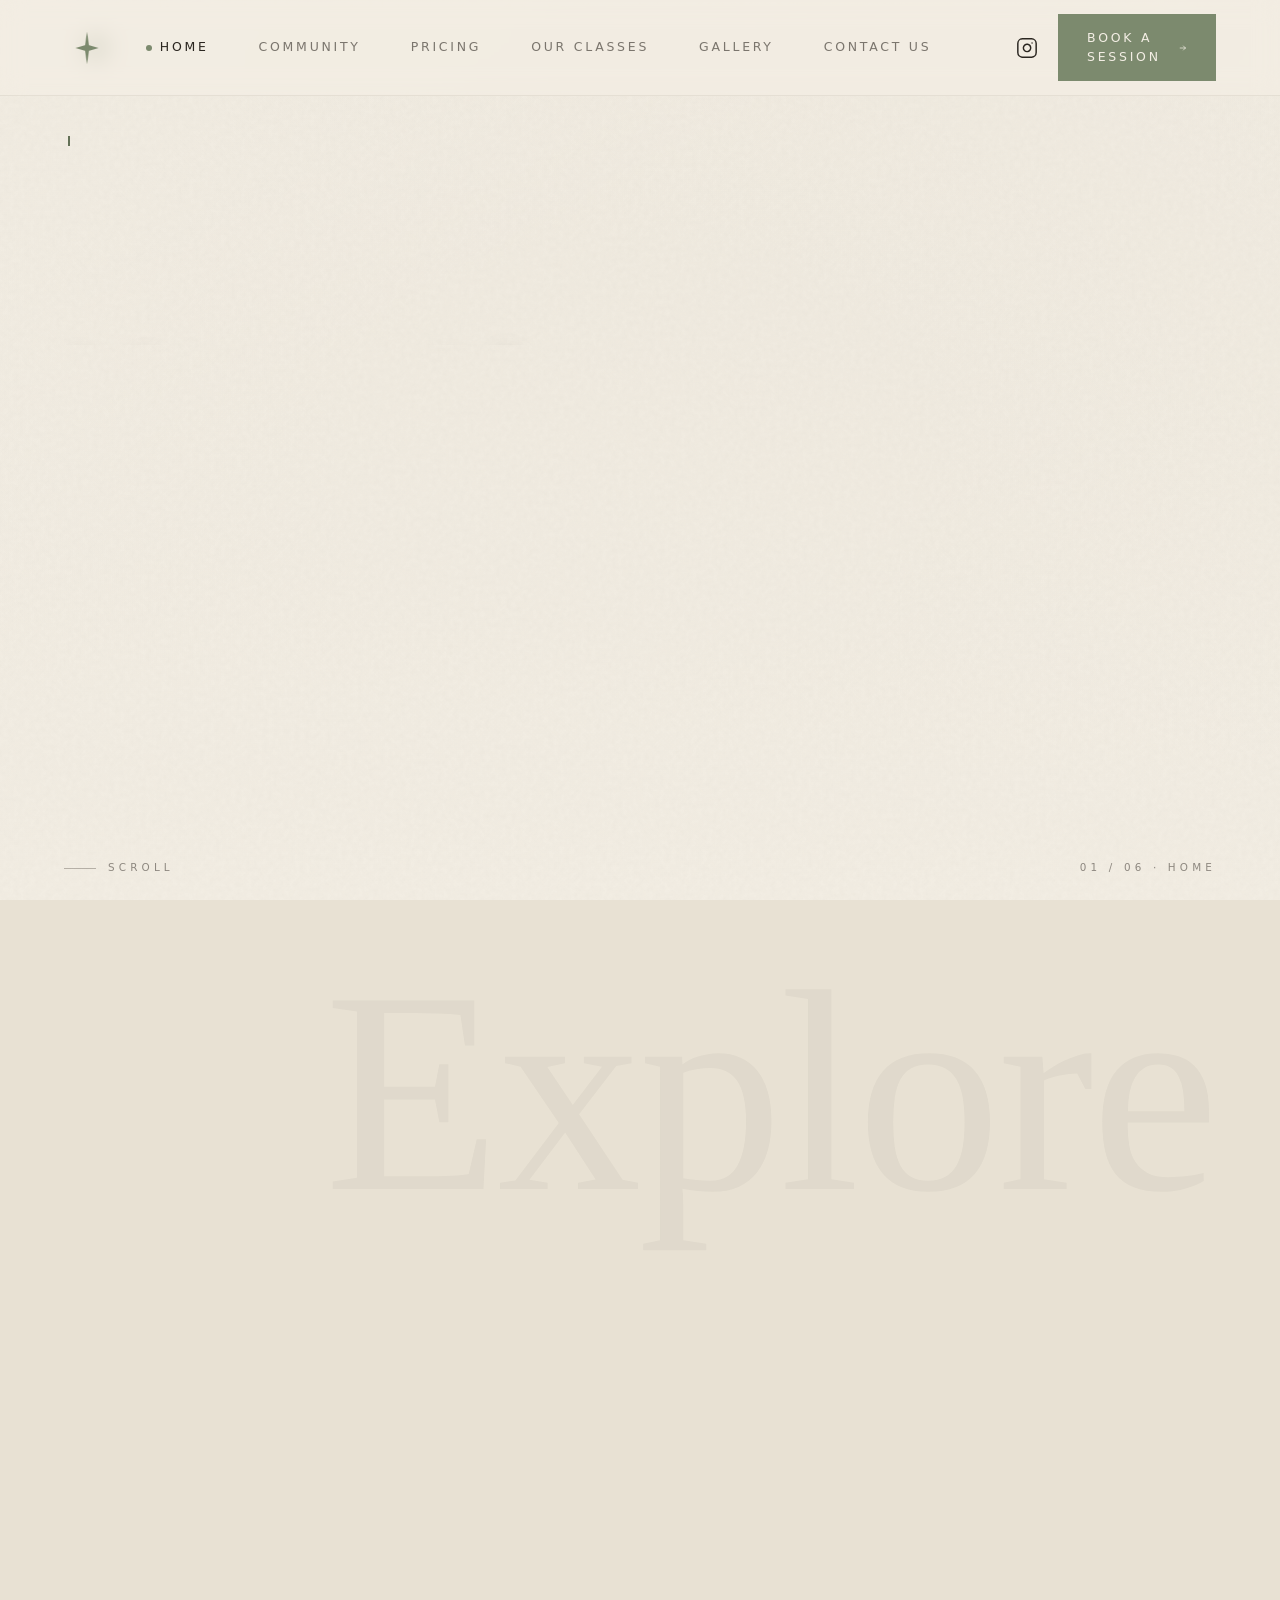
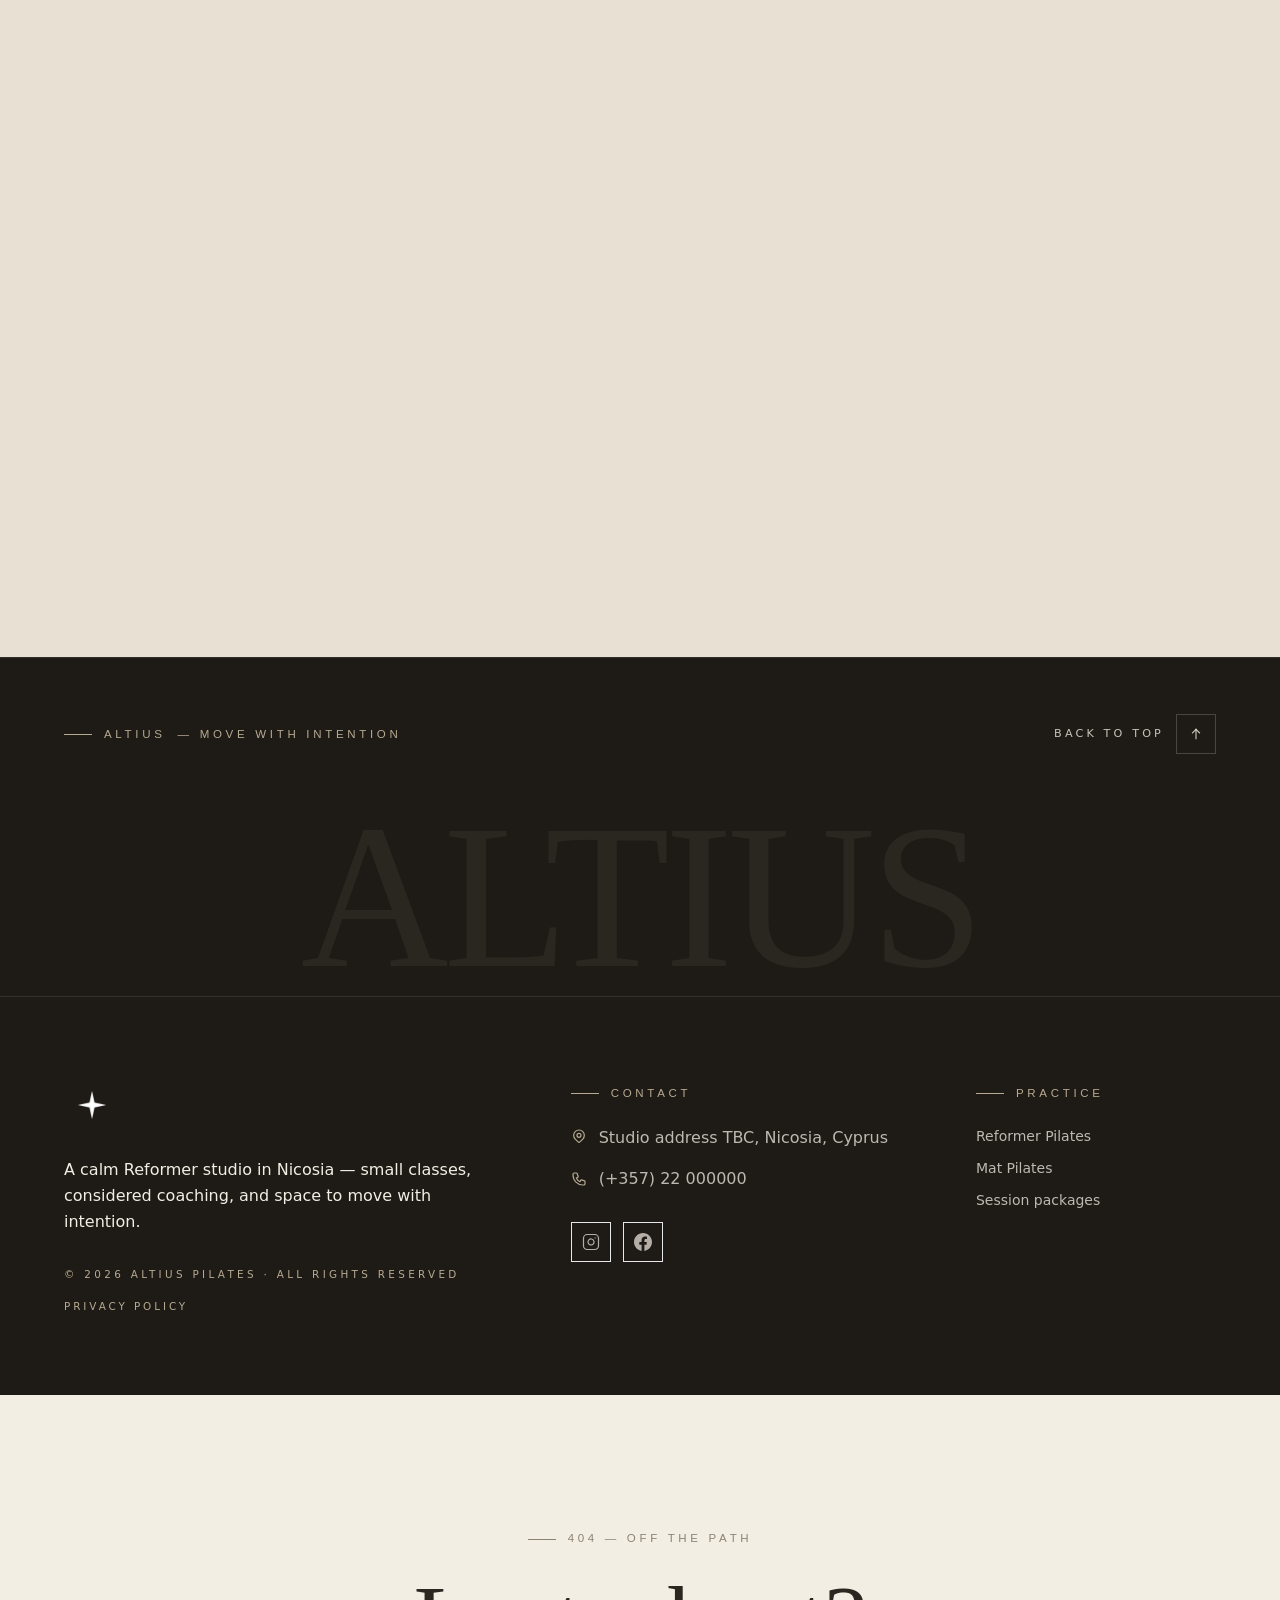
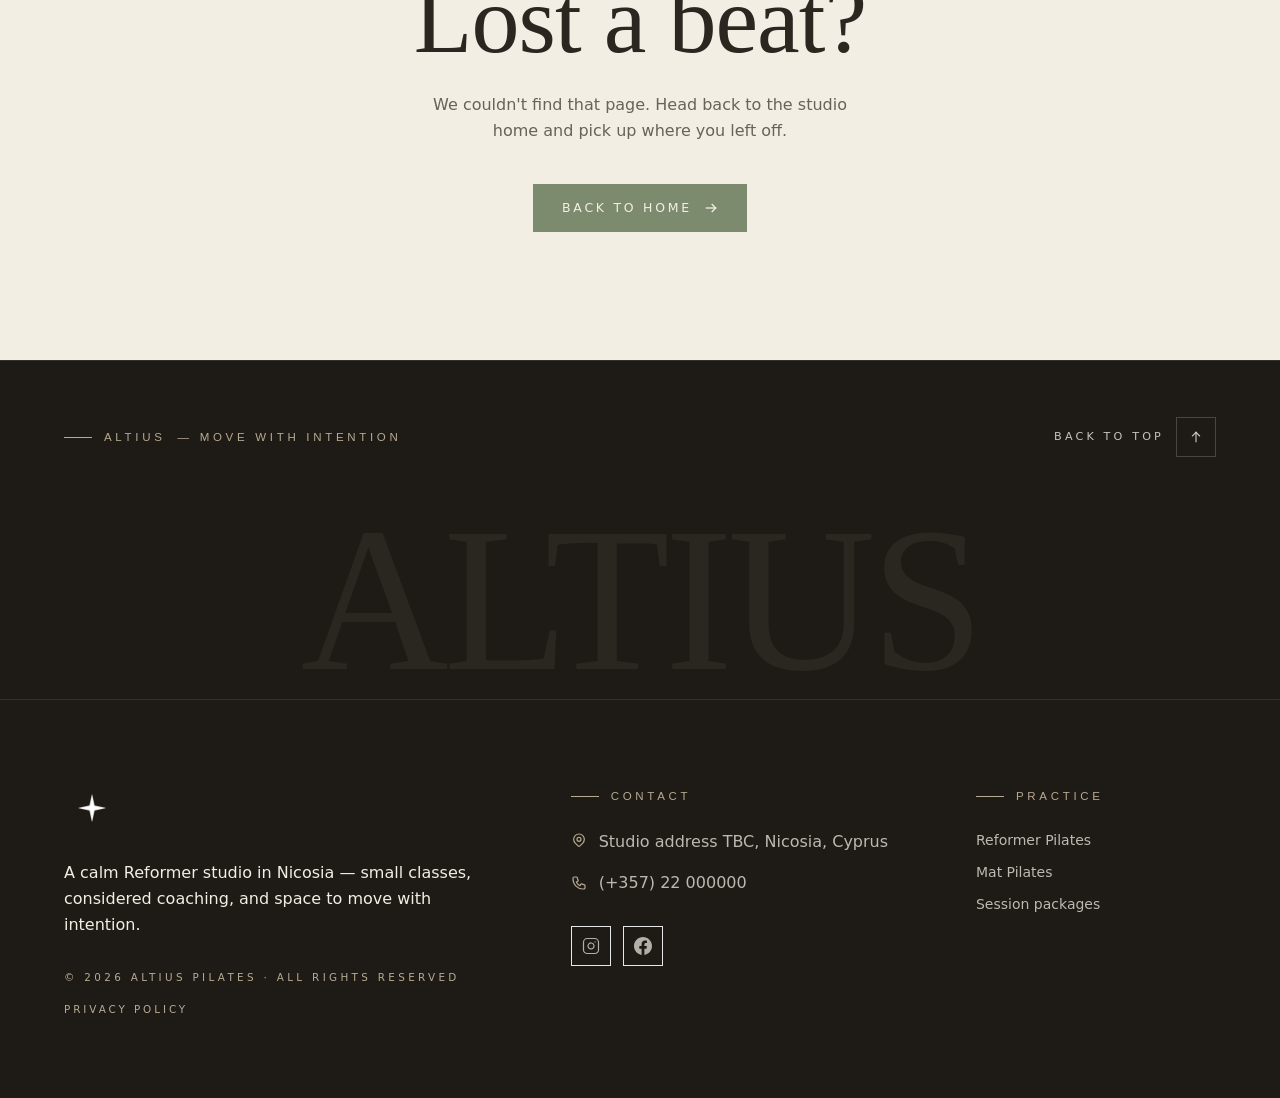
==== index.html @ 701f4c94 "Deploy built site on Thu Aug 13 08:18:21 UTC 2026" ====
<!DOCTYPE html><html lang="en"><head><title data-rh="true">Pilates Reformer Studio in Nicosia | Altius Pilates</title><meta data-rh="true" name="description" content="Calm, considered Reformer Pilates in Nicosia, Cyprus. Small-group and private sessions for every level. Move with intention at Altius Pilates Reformer Studio."><meta data-rh="true" name="robots" content="index, follow, max-image-preview:large, max-snippet:-1"><meta data-rh="true" property="og:url" content="https://altiuspilatesstudio.com/"><meta data-rh="true" property="og:title" content="Altius Pilates Reformer Studio | Nicosia, Cyprus"><meta data-rh="true" property="og:description" content="Reformer Pilates in Nicosia, Cyprus. Small classes, private sessions, and a calm studio built to help you move with intention."><meta data-rh="true" name="twitter:url" content="https://altiuspilatesstudio.com/"><meta data-rh="true" name="twitter:title" content="Altius Pilates Reformer Studio | Nicosia, Cyprus"><meta data-rh="true" name="twitter:description" content="Reformer Pilates in Nicosia, Cyprus. Small classes, private sessions, and a calm studio built to help you move with intention."><link data-rh="true" rel="canonical" href="https://altiuspilatesstudio.com/"><script data-rh="true" type="application/ld+json">{"@context":"https://schema.org","@type":"ExerciseGym","@id":"https://altiuspilatesstudio.com/#studio","name":"Altius Pilates Reformer Studio","alternateName":"Altius Pilates","description":"Altius Pilates is a Reformer Pilates studio in Nicosia, Cyprus offering small-group classes, private sessions and beginner-friendly training.","url":"https://altiuspilatesstudio.com","telephone":"+35722000000","email":"info@altiuspilatesstudio.com","priceRange":"€€","image":["https://altiuspilatesstudio.com/Logo.png","https://altiuspilatesstudio.com/og-image.jpg"],"address":{"@type":"PostalAddress","streetAddress":"Studio address TBC","addressLocality":"Nicosia","addressRegion":"Nicosia District","postalCode":"1061","addressCountry":"CY"},"geo":{"@type":"GeoCoordinates","latitude":"35.1856","longitude":"33.3823"},"hasMap":"https://maps.google.com/?q=Nicosia+Cyprus","openingHoursSpecification":[{"@type":"OpeningHoursSpecification","dayOfWeek":["Monday","Tuesday","Wednesday","Thursday","Friday"],"opens":"08:00","closes":"20:00"},{"@type":"OpeningHoursSpecification","dayOfWeek":["Saturday"],"opens":"09:00","closes":"14:00"}],"sameAs":["https://www.instagram.com/altiuspilatesstudio/","https://www.facebook.com/altiuspilatesstudio/"],"amenityFeature":[{"@type":"LocationFeatureSpecification","name":"Reformer Pilates","value":true},{"@type":"LocationFeatureSpecification","name":"Mat Pilates","value":true},{"@type":"LocationFeatureSpecification","name":"Private Sessions","value":true},{"@type":"LocationFeatureSpecification","name":"Beginner Friendly","value":true}],"areaServed":{"@type":"City","name":"Nicosia","sameAs":"https://en.wikipedia.org/wiki/Nicosia"}}</script><script data-rh="true" type="application/ld+json">{"@context":"https://schema.org","@type":"Organization","name":"Altius Pilates","url":"https://altiuspilatesstudio.com","logo":"https://altiuspilatesstudio.com/Logo.png","sameAs":["https://www.instagram.com/altiuspilatesstudio/","https://www.facebook.com/altiuspilatesstudio/"],"contactPoint":{"@type":"ContactPoint","telephone":"+35722000000","contactType":"customer service","areaServed":"CY","availableLanguage":["English","Greek"]}}</script><script data-rh="true" type="application/ld+json">{"@context":"https://schema.org","@type":"WebSite","name":"Altius Pilates Reformer Studio","url":"https://altiuspilatesstudio.com","publisher":{"@id":"https://altiuspilatesstudio.com/#studio"}}</script><script data-rh="true" type="application/ld+json">{"@context":"https://schema.org","@type":"ItemList","itemListElement":[{"@type":"SiteNavigationElement","position":1,"name":"Pricing","description":"Reformer Pilates session packages from a single class to 16-session packs","url":"https://altiuspilatesstudio.com/pricing/"},{"@type":"SiteNavigationElement","position":2,"name":"Classes","description":"Reformer, mat, private and beginner Pilates classes","url":"https://altiuspilatesstudio.com/classes/"},{"@type":"SiteNavigationElement","position":3,"name":"Gallery","description":"A look inside the Altius Pilates reformer studio","url":"https://altiuspilatesstudio.com/gallery/"},{"@type":"SiteNavigationElement","position":4,"name":"Community","description":"Studio life and daily movement from the Altius circle","url":"https://altiuspilatesstudio.com/community/"},{"@type":"SiteNavigationElement","position":5,"name":"Contact","description":"Visit Altius Pilates at Studio address TBC, Nicosia, Cyprus","url":"https://altiuspilatesstudio.com/contact/"}]}</script>
    <meta charset="UTF-8">
    <meta name="viewport" content="width=device-width, initial-scale=1.0, viewport-fit=cover">

    <!-- Favicons / icons -->
    <link rel="icon" type="image/png" sizes="32x32" href="/favicon-32.png">
    <link rel="icon" type="image/png" sizes="16x16" href="/favicon-16.png">
    <link rel="apple-touch-icon" sizes="180x180" href="/apple-touch-icon.png">
    <link rel="manifest" href="/site.webmanifest">

    <!-- Site-wide, immutable meta. Per-page <title>, description,
         canonical, robots, OG url/title/description and Twitter
         url/title/description are owned by React (DefaultMeta +
         per-page <Head>) so each pre-rendered route gets the right
         values. -->
    <meta name="author" content="Altius Pilates Reformer Studio">
    <meta name="language" content="English">

    <!-- Geographic Meta Tags for Local SEO -->
    <meta name="geo.region" content="CY-01">
    <meta name="geo.placename" content="Nicosia">
    <meta name="geo.position" content="35.1856;33.3823">
    <meta name="ICBM" content="35.1856, 33.3823">

    <!-- Open Graph / Facebook — site-wide tags only.
         og:image / twitter:image URLs must match SITE_ORIGIN in src/shared/siteOrigin.ts -->
    <meta property="og:type" content="website">
    <meta property="og:image" content="https://altiuspilatesstudio.com/og-image.jpg">
    <meta property="og:image:type" content="image/jpeg">
    <meta property="og:image:width" content="1200">
    <meta property="og:image:height" content="630">
    <meta property="og:image:alt" content="Altius Pilates Reformer Studio in Nicosia, Cyprus">
    <meta property="og:locale" content="en_US">
    <meta property="og:site_name" content="Altius Pilates Nicosia">

    <!-- Twitter Card — site-wide tags only. -->
    <meta name="twitter:card" content="summary_large_image">
    <meta name="twitter:image" content="https://altiuspilatesstudio.com/og-image.jpg">
    <meta name="twitter:image:alt" content="Altius Pilates Reformer Studio in Nicosia, Cyprus">

    <!-- PWA / mobile theme -->
    <meta name="theme-color" content="#F3EEE4">
    <meta name="color-scheme" content="light">
    <meta name="apple-mobile-web-app-capable" content="yes">
    <meta name="mobile-web-app-capable" content="yes">
    <meta name="apple-mobile-web-app-status-bar-style" content="default">
    <meta name="apple-mobile-web-app-title" content="Altius Pilates">
    <meta name="format-detection" content="telephone=yes">

    <!-- Critical inline CSS: prevents white flash before bundle loads and reserves layout -->
    <style>
      html,
      body {
        margin: 0;
        padding: 0;
        background-color: #F3EEE4;
        color: #2B2620;
        min-height: 100%;
        font-family: "Montserrat", system-ui, -apple-system, "Segoe UI", Roboto, sans-serif;
      }
      #root {
        min-height: 100vh;
      }
    </style>
    <script type="module" crossorigin="" src="/assets/app-d149e1eb.js"></script>
    <link rel="modulepreload" crossorigin="" href="/assets/vendor-5b052182.js">
    <link rel="modulepreload" crossorigin="" href="/assets/react-68c4532c.js">
    <link rel="modulepreload" crossorigin="" href="/assets/ui-62d89ad9.js">
    <link rel="stylesheet" href="/assets/index-f68e1a5a.css">
  <link rel="preload" as="image" href="/assets/Logo-b134675a.png" crossorigin=""><link rel="preload" as="font" type="font/woff2" href="/assets/montserrat-latin-300-normal-a04fdaae.woff2" crossorigin=""><link rel="preload" as="font" type="font/woff2" href="/assets/montserrat-latin-300-normal-30a9d5f5.woff" crossorigin=""><link rel="preload" as="font" type="font/woff2" href="/assets/montserrat-latin-400-normal-e66bcd27.woff2" crossorigin=""><link rel="preload" as="font" type="font/woff2" href="/assets/montserrat-latin-400-normal-6a7d6a30.woff" crossorigin=""><link rel="preload" as="font" type="font/woff2" href="/assets/montserrat-latin-500-normal-2b53300f.woff2" crossorigin=""><link rel="preload" as="font" type="font/woff2" href="/assets/montserrat-latin-500-normal-7ad98b2c.woff" crossorigin=""><link rel="preload" as="font" type="font/woff2" href="/assets/montserrat-latin-600-normal-d857325c.woff2" crossorigin=""><link rel="preload" as="font" type="font/woff2" href="/assets/montserrat-latin-600-normal-97ec5882.woff" crossorigin=""><link rel="preload" as="font" type="font/woff2" href="/assets/fraunces-latin-400-normal-e558f394.woff2" crossorigin=""><link rel="preload" as="font" type="font/woff2" href="/assets/fraunces-latin-400-normal-69544243.woff" crossorigin=""><link rel="preload" as="font" type="font/woff2" href="/assets/fraunces-latin-500-normal-7975c1ef.woff2" crossorigin=""><link rel="preload" as="font" type="font/woff2" href="/assets/fraunces-latin-500-normal-3f090b71.woff" crossorigin=""><link rel="preload" as="font" type="font/woff2" href="/assets/fraunces-latin-600-normal-3a1de771.woff2" crossorigin=""><link rel="preload" as="font" type="font/woff2" href="/assets/fraunces-latin-600-normal-d78e988f.woff" crossorigin=""><link rel="modulepreload" crossorigin="" href="/assets/HomePage-b7326502.js"><link rel="preload" as="image" href="/assets/BackgroundImage-3d46305a.webp" fetchpriority="high"></head>
  <body>
    <div id="root" data-server-rendered="true"><a href="#main" class="skip-link">Skip to content</a><div class="app"><nav><div class="bg-canvas/50 backdrop-blur-md border-b border-ink/5 h-20 md:h-24 fixed top-0 z-30 flex items-center w-full transition-all duration-500 ease-out"><div class="mx-auto w-[92%] md:w-[90%] flex items-center justify-between gap-8"><a class="flex items-center group focus-ring py-1" aria-label="Altius Pilates home" href="/"><img src="/assets/Logo-b134675a.png" alt="Altius Pilates" width="120" height="120" decoding="async" class="h-12 md:h-16 w-auto transition-all duration-500"></a><button type="button" aria-label="Open navigation menu" aria-expanded="false" aria-controls="mobile-nav-drawer" class="inline-flex items-center justify-center w-12 h-12 border border-ink/15 text-ink hover:bg-ink hover:text-canvas active:bg-espresso active:text-canvas transition-colors duration-300"><svg xmlns="http://www.w3.org/2000/svg" viewBox="0 0 24 24" fill="currentColor" aria-hidden="true" class="h-5 w-5"><path fill-rule="evenodd" d="M3 6.75A.75.75 0 013.75 6h16.5a.75.75 0 010 1.5H3.75A.75.75 0 013 6.75zM3 12a.75.75 0 01.75-.75h16.5a.75.75 0 010 1.5H3.75A.75.75 0 013 12zm0 5.25a.75.75 0 01.75-.75h16.5a.75.75 0 010 1.5H3.75a.75.75 0 01-.75-.75z" clip-rule="evenodd"></path></svg></button></div></div><div class="fixed inset-0 z-40 bg-espresso/55 backdrop-blur-md transition-opacity duration-300 opacity-0 pointer-events-none" aria-hidden="true"></div><div id="mobile-nav-drawer" class="fixed right-0 top-0 z-50 h-[100dvh] w-[360px] max-w-[88vw] bg-canvas border-l border-ink/10
          flex flex-col transition-transform duration-500 ease-out
          translate-x-full" role="dialog" aria-modal="true" aria-label="Mobile navigation" aria-hidden="true"><div class="flex items-center justify-between px-6 sm:px-7 py-5 border-b border-ink/10"><span class="eyebrow text-stone">Menu</span><button type="button" aria-label="Close navigation menu" class="inline-flex items-center justify-center w-11 h-11 border border-ink/15 text-ink hover:bg-ink hover:text-canvas active:bg-espresso active:text-canvas transition-colors duration-300"><svg xmlns="http://www.w3.org/2000/svg" viewBox="0 0 24 24" fill="currentColor" aria-hidden="true" class="h-5 w-5"><path fill-rule="evenodd" d="M5.47 5.47a.75.75 0 011.06 0L12 10.94l5.47-5.47a.75.75 0 111.06 1.06L13.06 12l5.47 5.47a.75.75 0 11-1.06 1.06L12 13.06l-5.47 5.47a.75.75 0 01-1.06-1.06L10.94 12 5.47 6.53a.75.75 0 010-1.06z" clip-rule="evenodd"></path></svg></button></div><nav class="flex flex-col px-6 sm:px-7 py-6 gap-1 overflow-y-auto" aria-label="Primary navigation"><a aria-current="page" class="group flex items-center gap-4 py-3.5 border-b border-ink/5 transition-colors duration-300 min-h-[48px] text-ink" href="/"><span class="text-xs font-mono text-stone tabular-nums w-6" aria-hidden="true">01</span><span class="display text-3xl">Home</span><span class="ml-auto h-1.5 w-1.5 rounded-full bg-sage-500" aria-hidden="true"></span></a><a class="group flex items-center gap-4 py-3.5 border-b border-ink/5 transition-colors duration-300 min-h-[48px] text-ink/70 hover:text-ink active:text-ink" href="/community/"><span class="text-xs font-mono text-stone tabular-nums w-6" aria-hidden="true">02</span><span class="display text-3xl">Community</span></a><a class="group flex items-center gap-4 py-3.5 border-b border-ink/5 transition-colors duration-300 min-h-[48px] text-ink/70 hover:text-ink active:text-ink" href="/pricing/"><span class="text-xs font-mono text-stone tabular-nums w-6" aria-hidden="true">03</span><span class="display text-3xl">Pricing</span></a><a class="group flex items-center gap-4 py-3.5 border-b border-ink/5 transition-colors duration-300 min-h-[48px] text-ink/70 hover:text-ink active:text-ink" href="/classes/"><span class="text-xs font-mono text-stone tabular-nums w-6" aria-hidden="true">04</span><span class="display text-3xl">Our Classes</span></a><a class="group flex items-center gap-4 py-3.5 border-b border-ink/5 transition-colors duration-300 min-h-[48px] text-ink/70 hover:text-ink active:text-ink" href="/gallery/"><span class="text-xs font-mono text-stone tabular-nums w-6" aria-hidden="true">05</span><span class="display text-3xl">Gallery</span></a><a class="group flex items-center gap-4 py-3.5 border-b border-ink/5 transition-colors duration-300 min-h-[48px] text-ink/70 hover:text-ink active:text-ink" href="/contact/"><span class="text-xs font-mono text-stone tabular-nums w-6" aria-hidden="true">06</span><span class="display text-3xl">Contact Us</span></a></nav><div class="mt-auto px-6 sm:px-7 pb-8 pt-5 border-t border-ink/10 space-y-5"><a class="group inline-flex items-center justify-center gap-3 px-7 py-3.5 font-medium uppercase text-[0.78rem] tracking-[0.22em] transition-all duration-300 focus-ring bg-sage-500 text-canvas border border-sage-500 hover:bg-sage-700 hover:border-sage-700" href="/pricing/"><span>Book a session</span><svg width="14" height="14" viewBox="0 0 24 24" fill="none" stroke="currentColor" stroke-width="2.2" stroke-linecap="square" stroke-linejoin="miter" aria-hidden="true" class="transition-transform duration-300 group-hover:translate-x-1"><line x1="4" y1="12" x2="20" y2="12"></line><polyline points="14 6 20 12 14 18"></polyline></svg></a><a href="https://www.instagram.com/altiuspilatesstudio/" target="_blank" rel="noopener noreferrer" class="flex items-center justify-between min-h-[44px] py-2 text-ink/70 hover:text-ink active:text-ink transition-colors duration-300" aria-label="Visit our Instagram page (opens in a new tab)"><span class="text-xs uppercase tracking-[0.32em]">@altiuspilatesstudio</span><svg xmlns="http://www.w3.org/2000/svg" width="20" height="20" viewBox="0 0 24 24" fill="none" stroke="currentColor" stroke-width="1.6" stroke-linecap="round" stroke-linejoin="round" aria-hidden="true"><rect x="2" y="2" width="20" height="20" rx="5"></rect><path d="M16 11.37A4 4 0 1 1 12.63 8 4 4 0 0 1 16 11.37z"></path><line x1="17.5" y1="6.5" x2="17.51" y2="6.5"></line></svg></a></div></div></nav><main id="main"><section id="home" class="relative w-full bg-canvas text-ink overflow-hidden min-h-screen" style="min-height:100dvh" aria-label="Welcome to Altius Pilates Reformer Studio"><img src="/assets/BackgroundImage-3d46305a.webp" alt="" aria-hidden="true" width="1920" height="1080" decoding="async" class="absolute inset-0 w-full h-full object-cover" fetchpriority="high"><div class="absolute inset-0 bg-gradient-to-b from-canvas/80 via-canvas/45 to-canvas pointer-events-none"></div><div class="absolute inset-0 bg-[radial-gradient(ellipse_at_center,_transparent_30%,_rgba(243,238,228,0.55)_100%)] pointer-events-none"></div><div class="absolute inset-0 pointer-events-none opacity-[0.07] mix-blend-multiply" style="background-image:url(&quot;data:image/svg+xml;utf8,<svg viewBox='0 0 200 200' xmlns='http://www.w3.org/2000/svg'><filter id='n'><feTurbulence type='fractalNoise' baseFrequency='0.85' numOctaves='2' stitchTiles='stitch'/><feColorMatrix values='0 0 0 0 0.17  0 0 0 0 0.15  0 0 0 0 0.13  0 0 0 0.5 0'/></filter><rect width='100%' height='100%' filter='url(%23n)'/></svg>&quot;)"></div><div class="relative z-10 mx-auto w-[92%] md:w-[90%] flex flex-col min-h-screen" style="min-height:100dvh"><div aria-hidden="true" class="hidden lg:flex absolute right-0 top-1/2 -translate-y-1/2 flex-col items-center gap-5 pointer-events-none select-none" style="opacity:0"><span class="h-14 w-px bg-ink/25"></span><span class="text-[0.6rem] tracking-[0.45em] uppercase text-ink/50 font-medium" style="writing-mode:vertical-rl">Nicosia · Cyprus · Reformer Studio</span><span class="h-14 w-px bg-ink/25"></span></div><header class="flex-1 flex flex-col justify-between pt-24 xs:pt-28 sm:pt-32 pb-10 md:pb-12 max-w-[1200px]"><div class="min-h-[1.25em]"><span class="text-[0.6rem] xs:text-[0.65rem] sm:text-[0.7rem] tracking-[0.3em] sm:tracking-[0.4em] uppercase text-sage-600"><span class="sr-only">Reformer Studio · Nicosia · Cyprus</span><span aria-hidden="true"></span><span aria-hidden="true" class="inline-block w-[2px] h-[0.85em] bg-current ml-1 align-[-0.05em] transition-opacity duration-700 animate-blink"></span></span></div><div class="py-6 sm:py-8 md:py-10"><h1 class="display text-shadow-deep leading-[0.92] tracking-[-0.01em]"><span class="block overflow-hidden pb-1.5 sm:pb-2 md:pb-3"><span class="block text-ink text-[clamp(2.6rem,10vw,7rem)]" style="transform:translateY(110%) translateZ(0)">Move with</span></span><span class="block overflow-hidden pb-1.5 sm:pb-2 md:pb-3"><span class="block text-sage-500 text-[clamp(3.4rem,14vw,9.5rem)]" style="transform:translateY(110%) translateZ(0)">Intention</span></span></h1></div><div><div class="grid grid-cols-3 gap-x-4 xs:gap-x-6 sm:gap-x-10 md:gap-x-14 lg:gap-x-16 max-w-[44rem]" style="opacity:0;transform:translateY(20px) translateZ(0)"><div class="group relative flex flex-col items-start w-full" style="opacity:0;transform:translateY(24px) translateZ(0)"><span class="text-[0.6rem] sm:text-[0.65rem] font-mono tracking-[0.3em] text-stone mb-2 sm:mb-3" aria-hidden="true">01</span><div class="flex items-baseline leading-none whitespace-nowrap"><span class="display text-sage-500 text-lg xs:text-xl sm:text-2xl md:text-3xl lg:text-4xl mr-0.5" aria-hidden="true">€</span><span class="display text-ink text-[1.95rem] xs:text-4xl sm:text-5xl md:text-6xl lg:text-7xl" aria-hidden="true">0</span><span class="display text-sage-500 text-lg xs:text-xl sm:text-2xl md:text-3xl lg:text-4xl ml-1" aria-hidden="true"></span></div><span class="sr-only">€<!-- -->20<!-- --> <!-- -->From, per session</span><span aria-hidden="true" class="mt-3 sm:mt-4 md:mt-5 block h-px w-full bg-ink/20 group-hover:bg-sage-500 transition-colors duration-500 ease-out"></span><span class="mt-2 sm:mt-3 text-[0.6rem] xs:text-[0.7rem] sm:text-xs uppercase tracking-[0.26em] sm:tracking-[0.3em] text-stone leading-tight">From, per session</span></div><div class="group relative flex flex-col items-start w-full" style="opacity:0;transform:translateY(24px) translateZ(0)"><span class="text-[0.6rem] sm:text-[0.65rem] font-mono tracking-[0.3em] text-stone mb-2 sm:mb-3" aria-hidden="true">02</span><div class="flex items-baseline leading-none whitespace-nowrap"><span class="display text-ink text-[1.95rem] xs:text-4xl sm:text-5xl md:text-6xl lg:text-7xl" aria-hidden="true">0</span><span class="display text-sage-500 text-lg xs:text-xl sm:text-2xl md:text-3xl lg:text-4xl ml-1" aria-hidden="true"></span></div><span class="sr-only">16<!-- --> <!-- -->Session packs</span><span aria-hidden="true" class="mt-3 sm:mt-4 md:mt-5 block h-px w-full bg-ink/20 group-hover:bg-sage-500 transition-colors duration-500 ease-out"></span><span class="mt-2 sm:mt-3 text-[0.6rem] xs:text-[0.7rem] sm:text-xs uppercase tracking-[0.26em] sm:tracking-[0.3em] text-stone leading-tight">Session packs</span></div><div class="group relative flex flex-col items-start w-full" style="opacity:0;transform:translateY(24px) translateZ(0)"><span class="text-[0.6rem] sm:text-[0.65rem] font-mono tracking-[0.3em] text-stone mb-2 sm:mb-3" aria-hidden="true">03</span><div class="flex items-baseline leading-none whitespace-nowrap"><span class="display text-ink text-[1.95rem] xs:text-4xl sm:text-5xl md:text-6xl lg:text-7xl" aria-hidden="true">0</span><span class="display text-sage-500 text-lg xs:text-xl sm:text-2xl md:text-3xl lg:text-4xl ml-1" aria-hidden="true"></span></div><span class="sr-only">4<!-- --> <!-- -->Ways to practice</span><span aria-hidden="true" class="mt-3 sm:mt-4 md:mt-5 block h-px w-full bg-ink/20 group-hover:bg-sage-500 transition-colors duration-500 ease-out"></span><span class="mt-2 sm:mt-3 text-[0.6rem] xs:text-[0.7rem] sm:text-xs uppercase tracking-[0.26em] sm:tracking-[0.3em] text-stone leading-tight">Ways to practice</span></div></div><div class="mt-7 sm:mt-9 md:mt-10 flex flex-col xs:flex-row flex-wrap items-stretch xs:items-center gap-3 sm:gap-4" style="opacity:0;transform:translateY(20px) translateZ(0)"><a class="group inline-flex items-center justify-center gap-3 px-7 py-3.5 font-medium uppercase text-[0.78rem] tracking-[0.22em] transition-all duration-300 focus-ring bg-sage-500 text-canvas border border-sage-500 hover:bg-sage-700 hover:border-sage-700" href="/pricing/"><span>View pricing</span><svg width="14" height="14" viewBox="0 0 24 24" fill="none" stroke="currentColor" stroke-width="2.2" stroke-linecap="square" stroke-linejoin="miter" aria-hidden="true" class="transition-transform duration-300 group-hover:translate-x-1"><line x1="4" y1="12" x2="20" y2="12"></line><polyline points="14 6 20 12 14 18"></polyline></svg></a><a class="group inline-flex items-center justify-center gap-3 px-7 py-3.5 font-medium uppercase text-[0.78rem] tracking-[0.22em] transition-all duration-300 focus-ring bg-transparent text-ink border border-ink/25 hover:bg-ink hover:text-canvas hover:border-ink" href="/contact/"><span>Visit the studio</span></a></div></div></header><div class="hidden md:flex items-center justify-between pb-6 text-[0.65rem] tracking-[0.4em] uppercase text-ink/50"><span class="flex items-center gap-3"><span class="h-px w-8 bg-ink/30"></span>Scroll</span><span>01 / 06 · Home</span></div></div></section><section class="relative w-full bg-linen text-ink py-24 md:py-32 overflow-hidden" aria-label="Explore Altius Pilates"><span class="hidden md:block absolute top-12 right-[5%] display text-ink/[0.04] text-[18rem] leading-none pointer-events-none select-none" aria-hidden="true">Explore</span><div class="relative z-10 mx-auto w-[92%] md:w-[90%]"><div class="flex flex-col md:flex-row md:items-end md:justify-between gap-8 mb-14 md:mb-20" style="opacity:0;transform:translateY(30px) translateZ(0)"><div><span class="eyebrow text-stone">Explore</span><h2 class="display text-5xl sm:text-6xl md:text-7xl lg:text-8xl mt-6 leading-[0.92]"><span class="text-ink">Where the work</span><br><span class="text-sage-500">settles in.</span></h2></div><p class="max-w-md text-ink/70 leading-relaxed md:text-right md:pb-4">Altius Pilates is a Reformer studio in Nicosia — small classes, private sessions, and a quiet room built for unhurried strength. Choose where to begin.</p></div><div class="grid grid-cols-1 md:grid-cols-2 gap-5 md:gap-6 mb-5 md:mb-6"><div class="group h-full" style="opacity:0;transform:translateY(24px) translateZ(0)"><a class="relative flex flex-col h-full bg-canvas border border-ink/10 hover:border-sage-500/70 transition-colors duration-500 focus-ring p-8 md:p-10 lg:p-12" aria-label="See the list: Pricing" href="/pricing/"><span class="absolute top-5 right-5 md:top-7 md:right-7 display text-ink/[0.06] leading-none pointer-events-none select-none text-7xl md:text-8xl" aria-hidden="true">02</span><div class="flex items-baseline gap-3"><span class="text-[0.6rem] font-mono tracking-[0.3em] text-stone tabular-nums">02</span><span class="h-px w-6 bg-ink/20" aria-hidden="true"></span><span class="eyebrow text-stone">Pricing</span></div><h3 class="display mt-5 md:mt-6 leading-[0.95] text-5xl md:text-6xl lg:text-7xl"><span class="text-ink block">Sessions,</span><span class="text-sage-500 block">Simply<!-- -->.</span></h3><p class="mt-5 md:mt-6 text-ink/70 leading-relaxed text-base md:text-lg max-w-md">Single classes and 4, 8, 12 or 16-session packs. Clear prices, calm rooms, no membership maze.</p><span aria-hidden="true" class="flex-1"></span><span class="mt-8 md:mt-10 inline-flex items-center gap-3 text-ink group-hover:text-sage-600 transition-colors duration-300"><span class="text-[0.7rem] uppercase tracking-[0.28em] font-medium">See the list</span><svg width="16" height="16" viewBox="0 0 24 24" fill="none" stroke="currentColor" stroke-width="2.2" stroke-linecap="square" stroke-linejoin="miter" aria-hidden="true" class="transition-transform duration-300 group-hover:translate-x-1 "><line x1="4" y1="12" x2="20" y2="12"></line><polyline points="14 6 20 12 14 18"></polyline></svg></span></a></div><div class="group h-full" style="opacity:0;transform:translateY(24px) translateZ(0)"><a class="relative flex flex-col h-full bg-canvas border border-ink/10 hover:border-sage-500/70 transition-colors duration-500 focus-ring p-8 md:p-10 lg:p-12" aria-label="Browse classes: Classes" href="/classes/"><span class="absolute top-5 right-5 md:top-7 md:right-7 display text-ink/[0.06] leading-none pointer-events-none select-none text-7xl md:text-8xl" aria-hidden="true">03</span><div class="flex items-baseline gap-3"><span class="text-[0.6rem] font-mono tracking-[0.3em] text-stone tabular-nums">03</span><span class="h-px w-6 bg-ink/20" aria-hidden="true"></span><span class="eyebrow text-stone">Classes</span></div><h3 class="display mt-5 md:mt-6 leading-[0.95] text-5xl md:text-6xl lg:text-7xl"><span class="text-ink block">Find your</span><span class="text-sage-500 block">Practice<!-- -->.</span></h3><p class="mt-5 md:mt-6 text-ink/70 leading-relaxed text-base md:text-lg max-w-md">Reformer, mat, private coaching and beginner sessions — small groups, considered pace, every level welcome.</p><span aria-hidden="true" class="flex-1"></span><span class="mt-8 md:mt-10 inline-flex items-center gap-3 text-ink group-hover:text-sage-600 transition-colors duration-300"><span class="text-[0.7rem] uppercase tracking-[0.28em] font-medium">Browse classes</span><svg width="16" height="16" viewBox="0 0 24 24" fill="none" stroke="currentColor" stroke-width="2.2" stroke-linecap="square" stroke-linejoin="miter" aria-hidden="true" class="transition-transform duration-300 group-hover:translate-x-1 "><line x1="4" y1="12" x2="20" y2="12"></line><polyline points="14 6 20 12 14 18"></polyline></svg></span></a></div></div><div class="grid grid-cols-1 md:grid-cols-3 gap-5 md:gap-6"><div class="group h-full" style="opacity:0;transform:translateY(24px) translateZ(0)"><a class="relative flex flex-col h-full bg-canvas border border-ink/10 hover:border-sage-500/70 transition-colors duration-500 focus-ring p-7 md:p-8" aria-label="Explore: Community" href="/community/"><span class="absolute top-5 right-5 md:top-7 md:right-7 display text-ink/[0.06] leading-none pointer-events-none select-none text-6xl md:text-7xl" aria-hidden="true">04</span><div class="flex items-baseline gap-3"><span class="text-[0.6rem] font-mono tracking-[0.3em] text-stone tabular-nums">04</span><span class="h-px w-6 bg-ink/20" aria-hidden="true"></span><span class="eyebrow text-stone">Community</span></div><h3 class="display mt-5 md:mt-6 leading-[0.95] text-4xl md:text-5xl"><span class="text-ink block">Studio life</span></h3><p class="mt-5 md:mt-6 text-ink/70 leading-relaxed text-sm md:text-base max-w-sm">Quiet progress, daily practice — snapshots from the reformers and the circle around them.</p><span aria-hidden="true" class="flex-1"></span><span class="mt-8 md:mt-10 inline-flex items-center gap-3 text-ink group-hover:text-sage-600 transition-colors duration-300"><span class="text-[0.7rem] uppercase tracking-[0.28em] font-medium">Explore</span><svg width="16" height="16" viewBox="0 0 24 24" fill="none" stroke="currentColor" stroke-width="2.2" stroke-linecap="square" stroke-linejoin="miter" aria-hidden="true" class="transition-transform duration-300 group-hover:translate-x-1 "><line x1="4" y1="12" x2="20" y2="12"></line><polyline points="14 6 20 12 14 18"></polyline></svg></span></a></div><div class="group h-full" style="opacity:0;transform:translateY(24px) translateZ(0)"><a class="relative flex flex-col h-full bg-canvas border border-ink/10 hover:border-sage-500/70 transition-colors duration-500 focus-ring p-7 md:p-8" aria-label="See it: Gallery" href="/gallery/"><span class="absolute top-5 right-5 md:top-7 md:right-7 display text-ink/[0.06] leading-none pointer-events-none select-none text-6xl md:text-7xl" aria-hidden="true">05</span><div class="flex items-baseline gap-3"><span class="text-[0.6rem] font-mono tracking-[0.3em] text-stone tabular-nums">05</span><span class="h-px w-6 bg-ink/20" aria-hidden="true"></span><span class="eyebrow text-stone">Gallery</span></div><h3 class="display mt-5 md:mt-6 leading-[0.95] text-4xl md:text-5xl"><span class="text-ink block">The studio</span></h3><p class="mt-5 md:mt-6 text-ink/70 leading-relaxed text-sm md:text-base max-w-sm">A look inside the Altius Pilates reformer studio in Nicosia.</p><span aria-hidden="true" class="flex-1"></span><span class="mt-8 md:mt-10 inline-flex items-center gap-3 text-ink group-hover:text-sage-600 transition-colors duration-300"><span class="text-[0.7rem] uppercase tracking-[0.28em] font-medium">See it</span><svg width="16" height="16" viewBox="0 0 24 24" fill="none" stroke="currentColor" stroke-width="2.2" stroke-linecap="square" stroke-linejoin="miter" aria-hidden="true" class="transition-transform duration-300 group-hover:translate-x-1 "><line x1="4" y1="12" x2="20" y2="12"></line><polyline points="14 6 20 12 14 18"></polyline></svg></span></a></div><div class="group h-full" style="opacity:0;transform:translateY(24px) translateZ(0)"><a class="relative flex flex-col h-full bg-canvas border border-ink/10 hover:border-sage-500/70 transition-colors duration-500 focus-ring p-7 md:p-8" aria-label="Find us: Contact" href="/contact/"><span class="absolute top-5 right-5 md:top-7 md:right-7 display text-ink/[0.06] leading-none pointer-events-none select-none text-6xl md:text-7xl" aria-hidden="true">06</span><div class="flex items-baseline gap-3"><span class="text-[0.6rem] font-mono tracking-[0.3em] text-stone tabular-nums">06</span><span class="h-px w-6 bg-ink/20" aria-hidden="true"></span><span class="eyebrow text-stone">Contact</span></div><h3 class="display mt-5 md:mt-6 leading-[0.95] text-4xl md:text-5xl"><span class="text-ink block">Come in</span></h3><p class="mt-5 md:mt-6 text-ink/70 leading-relaxed text-sm md:text-base max-w-sm">Studio address TBC, Nicosia, Cyprus. Book a first session or simply say hello.</p><span aria-hidden="true" class="flex-1"></span><span class="mt-8 md:mt-10 inline-flex items-center gap-3 text-ink group-hover:text-sage-600 transition-colors duration-300"><span class="text-[0.7rem] uppercase tracking-[0.28em] font-medium">Find us</span><svg width="16" height="16" viewBox="0 0 24 24" fill="none" stroke="currentColor" stroke-width="2.2" stroke-linecap="square" stroke-linejoin="miter" aria-hidden="true" class="transition-transform duration-300 group-hover:translate-x-1 "><line x1="4" y1="12" x2="20" y2="12"></line><polyline points="14 6 20 12 14 18"></polyline></svg></span></a></div></div></div></section></main><footer class="relative bg-espresso text-canvas border-t border-canvas/10 overflow-x-hidden"><div class="relative border-b border-canvas/10 md:overflow-hidden"><div class="relative z-10 mx-auto w-[92%] md:w-[90%] py-10 md:py-14 flex items-center justify-between gap-4 md:gap-6"><span class="eyebrow text-taupe whitespace-nowrap">Altius<span class="hidden sm:inline"> — <!-- -->Move with intention</span></span><button type="button" class="group inline-flex items-center gap-3 text-canvas/80 hover:text-canvas transition-colors duration-300 focus-ring" aria-label="Back to top of page"><span class="text-[0.7rem] uppercase tracking-[0.28em] font-medium whitespace-nowrap">Back to top</span><span class="inline-flex items-center justify-center w-10 h-10 border border-canvas/20 group-hover:bg-canvas group-hover:text-espresso transition-colors duration-300"><svg width="14" height="14" viewBox="0 0 24 24" fill="none" stroke="currentColor" stroke-width="2" aria-hidden="true"><line x1="12" y1="20" x2="12" y2="4" stroke-linecap="square"></line><polyline points="6 10 12 4 18 10" stroke-linecap="square" stroke-linejoin="miter"></polyline></svg></span></button></div><h2 aria-hidden="true" class="display text-canvas/[0.06] text-[22vw] sm:text-[24vw] md:text-[16vw] leading-[0.85] tracking-tight text-center select-none pointer-events-none pb-2 md:pb-3">ALTIUS</h2></div><div class="mx-auto w-[92%] md:w-[90%] py-16 md:py-20"><div class="grid grid-cols-1 md:grid-cols-12 gap-10 md:gap-16"><div class="md:col-span-5"><div class="mb-6"><img src="/assets/Logo-b134675a.png" alt="Altius Pilates" width="120" height="64" loading="lazy" decoding="async" class="h-14 w-auto brightness-0 invert"></div><p class="text-canvas/65 leading-relaxed max-w-md">A calm Reformer studio in Nicosia — small classes, considered coaching, and space to move with intention.</p><p class="mt-8 text-[0.65rem] tracking-[0.32em] uppercase text-taupe">© <!-- -->2026<!-- --> <!-- -->Altius Pilates<!-- --> · All Rights Reserved</p><nav class="mt-4 flex flex-wrap gap-x-6 gap-y-2" aria-label="Legal"><a class="text-[0.65rem] tracking-[0.28em] uppercase text-taupe hover:text-canvas transition-colors duration-300 focus-ring" href="/privacy/">Privacy Policy</a></nav></div><div class="md:col-span-4"><span class="eyebrow text-taupe">Contact</span><ul class="mt-6 space-y-4 text-canvas/75"><li><a href="https://maps.google.com/?q=Nicosia+Cyprus" target="_blank" rel="noopener noreferrer" class="group inline-flex items-start gap-3 hover:text-canvas transition-colors duration-300"><span class="text-taupe group-hover:text-sage-400 mt-0.5 transition-colors"><svg width="16" height="16" viewBox="0 0 24 24" fill="none" stroke="currentColor" stroke-width="1.8" aria-hidden="true"><path stroke-linecap="round" stroke-linejoin="round" d="M17.657 16.657L13.414 20.9a1.998 1.998 0 01-2.827 0l-4.244-4.243a8 8 0 1111.314 0z"></path><circle cx="12" cy="11" r="3"></circle></svg></span><span>Studio address TBC, Nicosia, Cyprus</span></a></li><li><a href="tel:+35722000000" class="group inline-flex items-center gap-3 hover:text-canvas transition-colors duration-300"><span class="text-taupe group-hover:text-sage-400 transition-colors"><svg width="16" height="16" viewBox="0 0 24 24" fill="none" stroke="currentColor" stroke-width="1.8" aria-hidden="true"><path stroke-linecap="round" stroke-linejoin="round" d="M3 5a2 2 0 012-2h3.28a1 1 0 01.948.684l1.498 4.493a1 1 0 01-.502 1.21l-2.257 1.13a11.042 11.042 0 005.516 5.516l1.13-2.257a1 1 0 011.21-.502l4.493 1.498a1 1 0 01.684.949V19a2 2 0 01-2 2h-1C9.716 21 3 14.284 3 6V5z"></path></svg></span><span>(+357) 22 000000</span></a></li></ul><div class="mt-7 flex items-center gap-3"><a href="https://www.instagram.com/altiuspilatesstudio/" target="_blank" rel="noopener noreferrer" class="inline-flex items-center justify-center w-10 h-10 border border-canvas/15 text-canvas/70 hover:bg-sage-500 hover:border-sage-500 hover:text-canvas transition-colors duration-300" aria-label="Instagram"><svg xmlns="http://www.w3.org/2000/svg" width="18" height="18" viewBox="0 0 24 24" fill="none" stroke="currentColor" stroke-width="1.6" stroke-linecap="round" stroke-linejoin="round" aria-hidden="true"><rect x="2" y="2" width="20" height="20" rx="5"></rect><path d="M16 11.37A4 4 0 1 1 12.63 8 4 4 0 0 1 16 11.37z"></path><line x1="17.5" y1="6.5" x2="17.51" y2="6.5"></line></svg></a><a href="https://www.facebook.com/altiuspilatesstudio/" target="_blank" rel="noopener noreferrer" class="inline-flex items-center justify-center w-10 h-10 border border-canvas/15 text-canvas/70 hover:bg-sage-500 hover:border-sage-500 hover:text-canvas transition-colors duration-300" aria-label="Facebook"><svg xmlns="http://www.w3.org/2000/svg" width="18" height="18" viewBox="0 0 24 24" fill="currentColor" aria-hidden="true"><path d="M24 12.073c0-6.627-5.373-12-12-12s-12 5.373-12 12c0 5.99 4.388 10.954 10.125 11.854v-8.385H7.078v-3.47h3.047V9.43c0-3.007 1.792-4.669 4.533-4.669 1.312 0 2.686.235 2.686.235v2.953H15.83c-1.491 0-1.956.925-1.956 1.874v2.25h3.328l-.532 3.47h-2.796v8.385C19.612 23.027 24 18.062 24 12.073z"></path></svg></a></div></div><div class="md:col-span-3"><span class="eyebrow text-taupe">Practice</span><ul class="mt-6 space-y-3 text-canvas/75 text-sm"><li><a class="hover:text-sage-300 transition-colors duration-200" href="/classes/">Reformer Pilates</a></li><li><a class="hover:text-sage-300 transition-colors duration-200" href="/classes/">Mat Pilates</a></li><li><a class="hover:text-sage-300 transition-colors duration-200" href="/pricing/">Session packages</a></li></ul></div></div></div></footer></div><script>window.__staticRouterHydrationData = JSON.parse("{\"loaderData\":{\"0\":null,\"0-0\":null},\"actionData\":null,\"errors\":null}");</script></div>
<script>window.__VITE_REACT_SSG_HASH__ = '7imhbdysi7'</script>
    
  

</body></html>
---- assets/index-f68e1a5a.css ----
@font-face{font-family:Montserrat;font-style:normal;font-display:swap;font-weight:300;src:url(/assets/montserrat-latin-300-normal-a04fdaae.woff2)format("woff2"),url(/assets/montserrat-latin-300-normal-30a9d5f5.woff)format("woff")}@font-face{font-family:Montserrat;font-style:normal;font-display:swap;font-weight:400;src:url(/assets/montserrat-latin-400-normal-e66bcd27.woff2)format("woff2"),url(/assets/montserrat-latin-400-normal-6a7d6a30.woff)format("woff")}@font-face{font-family:Montserrat;font-style:normal;font-display:swap;font-weight:500;src:url(/assets/montserrat-latin-500-normal-2b53300f.woff2)format("woff2"),url(/assets/montserrat-latin-500-normal-7ad98b2c.woff)format("woff")}@font-face{font-family:Montserrat;font-style:normal;font-display:swap;font-weight:600;src:url(/assets/montserrat-latin-600-normal-d857325c.woff2)format("woff2"),url(/assets/montserrat-latin-600-normal-97ec5882.woff)format("woff")}@font-face{font-family:Fraunces;font-style:normal;font-display:swap;font-weight:400;src:url(/assets/fraunces-latin-400-normal-e558f394.woff2)format("woff2"),url(/assets/fraunces-latin-400-normal-69544243.woff)format("woff")}@font-face{font-family:Fraunces;font-style:normal;font-display:swap;font-weight:500;src:url(/assets/fraunces-latin-500-normal-7975c1ef.woff2)format("woff2"),url(/assets/fraunces-latin-500-normal-3f090b71.woff)format("woff")}@font-face{font-family:Fraunces;font-style:normal;font-display:swap;font-weight:600;src:url(/assets/fraunces-latin-600-normal-3a1de771.woff2)format("woff2"),url(/assets/fraunces-latin-600-normal-d78e988f.woff)format("woff")}*,:before,:after{box-sizing:border-box;border:0 solid #e5e7eb}:before,:after{--tw-content:""}html{-webkit-text-size-adjust:100%;-moz-tab-size:4;tab-size:4;font-feature-settings:normal;font-family:Montserrat,system-ui,-apple-system,BlinkMacSystemFont,Segoe UI,Roboto,Noto Sans,Ubuntu,Cantarell,Helvetica Neue,sans-serif;line-height:1.5}body{line-height:inherit;margin:0}hr{height:0;color:inherit;border-top-width:1px}abbr:where([title]){-webkit-text-decoration:underline dotted;text-decoration:underline dotted}h1,h2,h3,h4,h5,h6{font-size:inherit;font-weight:inherit}a{color:inherit;-webkit-text-decoration:inherit;text-decoration:inherit}b,strong{font-weight:bolder}code,kbd,samp,pre{font-family:ui-monospace,SFMono-Regular,Menlo,Monaco,Consolas,Liberation Mono,Courier New,monospace;font-size:1em}small{font-size:80%}sub,sup{vertical-align:baseline;font-size:75%;line-height:0;position:relative}sub{bottom:-.25em}sup{top:-.5em}table{text-indent:0;border-color:inherit;border-collapse:collapse}button,input,optgroup,select,textarea{font-family:inherit;font-size:100%;font-weight:inherit;line-height:inherit;color:inherit;margin:0;padding:0}button,select{text-transform:none}button,[type=button],[type=reset],[type=submit]{-webkit-appearance:button;background-color:#0000;background-image:none}:-moz-focusring{outline:auto}:-moz-ui-invalid{box-shadow:none}progress{vertical-align:baseline}::-webkit-inner-spin-button{height:auto}::-webkit-outer-spin-button{height:auto}[type=search]{-webkit-appearance:textfield;outline-offset:-2px}::-webkit-search-decoration{-webkit-appearance:none}::-webkit-file-upload-button{-webkit-appearance:button;font:inherit}summary{display:list-item}blockquote,dl,dd,h1,h2,h3,h4,h5,h6,hr,figure,p,pre{margin:0}fieldset{margin:0;padding:0}legend{padding:0}ol,ul,menu{margin:0;padding:0;list-style:none}textarea{resize:vertical}input::-moz-placeholder{opacity:1;color:#9ca3af}textarea::-moz-placeholder{opacity:1;color:#9ca3af}input::placeholder,textarea::placeholder{opacity:1;color:#9ca3af}button,[role=button]{cursor:pointer}:disabled{cursor:default}img,svg,video,canvas,audio,iframe,embed,object{vertical-align:middle;display:block}img,video{max-width:100%;height:auto}[hidden]{display:none}*,:before,:after{--tw-border-spacing-x:0;--tw-border-spacing-y:0;--tw-translate-x:0;--tw-translate-y:0;--tw-rotate:0;--tw-skew-x:0;--tw-skew-y:0;--tw-scale-x:1;--tw-scale-y:1;--tw-pan-x: ;--tw-pan-y: ;--tw-pinch-zoom: ;--tw-scroll-snap-strictness:proximity;--tw-ordinal: ;--tw-slashed-zero: ;--tw-numeric-figure: ;--tw-numeric-spacing: ;--tw-numeric-fraction: ;--tw-ring-inset: ;--tw-ring-offset-width:0px;--tw-ring-offset-color:#fff;--tw-ring-color:#3b82f680;--tw-ring-offset-shadow:0 0 #0000;--tw-ring-shadow:0 0 #0000;--tw-shadow:0 0 #0000;--tw-shadow-colored:0 0 #0000;--tw-blur: ;--tw-brightness: ;--tw-contrast: ;--tw-grayscale: ;--tw-hue-rotate: ;--tw-invert: ;--tw-saturate: ;--tw-sepia: ;--tw-drop-shadow: ;--tw-backdrop-blur: ;--tw-backdrop-brightness: ;--tw-backdrop-contrast: ;--tw-backdrop-grayscale: ;--tw-backdrop-hue-rotate: ;--tw-backdrop-invert: ;--tw-backdrop-opacity: ;--tw-backdrop-saturate: ;--tw-backdrop-sepia: }::backdrop{--tw-border-spacing-x:0;--tw-border-spacing-y:0;--tw-translate-x:0;--tw-translate-y:0;--tw-rotate:0;--tw-skew-x:0;--tw-skew-y:0;--tw-scale-x:1;--tw-scale-y:1;--tw-pan-x: ;--tw-pan-y: ;--tw-pinch-zoom: ;--tw-scroll-snap-strictness:proximity;--tw-ordinal: ;--tw-slashed-zero: ;--tw-numeric-figure: ;--tw-numeric-spacing: ;--tw-numeric-fraction: ;--tw-ring-inset: ;--tw-ring-offset-width:0px;--tw-ring-offset-color:#fff;--tw-ring-color:#3b82f680;--tw-ring-offset-shadow:0 0 #0000;--tw-ring-shadow:0 0 #0000;--tw-shadow:0 0 #0000;--tw-shadow-colored:0 0 #0000;--tw-blur: ;--tw-brightness: ;--tw-contrast: ;--tw-grayscale: ;--tw-hue-rotate: ;--tw-invert: ;--tw-saturate: ;--tw-sepia: ;--tw-drop-shadow: ;--tw-backdrop-blur: ;--tw-backdrop-brightness: ;--tw-backdrop-contrast: ;--tw-backdrop-grayscale: ;--tw-backdrop-hue-rotate: ;--tw-backdrop-invert: ;--tw-backdrop-opacity: ;--tw-backdrop-saturate: ;--tw-backdrop-sepia: }.display{letter-spacing:-.01em;font-optical-sizing:auto;font-family:Fraunces,Iowan Old Style,Palatino,serif;font-weight:500;line-height:.95}.eyebrow{text-transform:uppercase;letter-spacing:.32em;color:var(--color-stone);align-items:center;gap:.75rem;font-family:Montserrat,sans-serif;font-size:.72rem;font-weight:500;display:inline-flex}.eyebrow:before{content:"";background:currentColor;width:28px;height:1px;display:inline-block}.hairline{background:linear-gradient(90deg,#0000 0%,#2b262024 20% 80%,#0000 100%);height:1px}.sr-only{clip:rect(0, 0, 0, 0);white-space:nowrap;border-width:0;width:1px;height:1px;margin:-1px;padding:0;position:absolute;overflow:hidden}.pointer-events-none{pointer-events:none}.visible{visibility:visible}.static{position:static}.fixed{position:fixed}.absolute{position:absolute}.relative{position:relative}.inset-0{top:0;bottom:0;left:0;right:0}.top-12{top:3rem}.right-\[5\%\]{right:5%}.bottom-5{bottom:1.25rem}.left-5{left:1.25rem}.right-5{right:1.25rem}.top-0{top:0}.left-0{left:0}.right-0{right:0}.bottom-3{bottom:.75rem}.right-3{right:.75rem}.-top-14{top:-3.5rem}.top-4{top:1rem}.left-4{left:1rem}.bottom-4{bottom:1rem}.right-4{right:1rem}.top-5{top:1.25rem}.top-1\/2{top:50%}.top-16{top:4rem}.z-10{z-index:10}.z-20{z-index:20}.z-30{z-index:30}.z-40{z-index:40}.z-50{z-index:50}.mx-auto{margin-left:auto;margin-right:auto}.-my-3{margin-top:-.75rem;margin-bottom:-.75rem}.my-14{margin-top:3.5rem;margin-bottom:3.5rem}.mb-2{margin-bottom:.5rem}.mr-0\.5{margin-right:.125rem}.mr-0{margin-right:0}.ml-1{margin-left:.25rem}.mt-3{margin-top:.75rem}.mt-2{margin-top:.5rem}.mt-0\.5{margin-top:.125rem}.mt-0{margin-top:0}.mt-6{margin-top:1.5rem}.mt-10{margin-top:2.5rem}.mb-5{margin-bottom:1.25rem}.mt-5{margin-top:1.25rem}.mb-16{margin-bottom:4rem}.mt-16{margin-top:4rem}.mt-7{margin-top:1.75rem}.mb-14{margin-bottom:3.5rem}.mt-20{margin-top:5rem}.mb-8{margin-bottom:2rem}.mb-6{margin-bottom:1.5rem}.mt-8{margin-top:2rem}.mt-4{margin-top:1rem}.mb-12{margin-bottom:3rem}.ml-auto{margin-left:auto}.mt-auto{margin-top:auto}.block{display:block}.inline-block{display:inline-block}.inline{display:inline}.flex{display:flex}.inline-flex{display:inline-flex}.grid{display:grid}.hidden{display:none}.aspect-square{aspect-ratio:1}.aspect-\[3\/1\]{aspect-ratio:3}.h-px{height:1px}.h-11{height:2.75rem}.h-5{height:1.25rem}.h-\[0\.85em\]{height:.85em}.h-12{height:3rem}.h-full{height:100%}.h-14{height:3.5rem}.h-6{height:1.5rem}.h-\[350px\]{height:350px}.h-10{height:2.5rem}.h-\[360px\]{height:360px}.h-9{height:2.25rem}.h-16{height:4rem}.h-\[2px\]{height:2px}.h-1\.5{height:.375rem}.h-1{height:.25rem}.h-20{height:5rem}.h-\[100dvh\]{height:100dvh}.max-h-\[78vh\]{max-height:78vh}.max-h-48{max-height:12rem}.min-h-\[60vh\]{min-height:60vh}.min-h-\[48px\]{min-height:48px}.min-h-\[12rem\]{min-height:12rem}.min-h-screen{min-height:100vh}.min-h-\[1\.25em\]{min-height:1.25em}.min-h-\[44px\]{min-height:44px}.min-h-\[440px\]{min-height:440px}.min-h-\[2\.75rem\]{min-height:2.75rem}.w-full{width:100%}.w-11{width:2.75rem}.w-5{width:1.25rem}.w-\[92\%\]{width:92%}.w-16{width:4rem}.w-\[2px\]{width:2px}.w-12{width:3rem}.w-14{width:3.5rem}.w-6{width:1.5rem}.w-10{width:2.5rem}.w-auto{width:auto}.w-9{width:2.25rem}.w-24{width:6rem}.w-px{width:1px}.w-8{width:2rem}.w-\[90\%\]{width:90%}.w-1\.5{width:.375rem}.w-1{width:.25rem}.w-\[360px\]{width:360px}.max-w-md{max-width:28rem}.max-w-sm{max-width:24rem}.max-w-xs{max-width:20rem}.max-w-\[95vw\]{max-width:95vw}.max-w-\[1200px\]{max-width:1200px}.max-w-\[44rem\]{max-width:44rem}.max-w-\[88vw\]{max-width:88vw}.max-w-2xl{max-width:42rem}.max-w-xl{max-width:36rem}.max-w-5xl{max-width:64rem}.max-w-3xl{max-width:48rem}.flex-1{flex:1}.shrink-0{flex-shrink:0}.-translate-y-1\/2{--tw-translate-y:-50%;transform:translate(var(--tw-translate-x), var(--tw-translate-y)) rotate(var(--tw-rotate)) skewX(var(--tw-skew-x)) skewY(var(--tw-skew-y)) scaleX(var(--tw-scale-x)) scaleY(var(--tw-scale-y))}.translate-x-0{--tw-translate-x:0px;transform:translate(var(--tw-translate-x), var(--tw-translate-y)) rotate(var(--tw-rotate)) skewX(var(--tw-skew-x)) skewY(var(--tw-skew-y)) scaleX(var(--tw-scale-x)) scaleY(var(--tw-scale-y))}.translate-x-full{--tw-translate-x:100%;transform:translate(var(--tw-translate-x), var(--tw-translate-y)) rotate(var(--tw-rotate)) skewX(var(--tw-skew-x)) skewY(var(--tw-skew-y)) scaleX(var(--tw-scale-x)) scaleY(var(--tw-scale-y))}.transform{transform:translate(var(--tw-translate-x), var(--tw-translate-y)) rotate(var(--tw-rotate)) skewX(var(--tw-skew-x)) skewY(var(--tw-skew-y)) scaleX(var(--tw-scale-x)) scaleY(var(--tw-scale-y))}@keyframes blink{0%,50%{opacity:1}51%,to{opacity:0}}.animate-blink{animation:1s infinite blink}@keyframes pulse{50%{opacity:.5}}.animate-pulse{animation:2s cubic-bezier(.4,0,.6,1) infinite pulse}.cursor-zoom-in{cursor:zoom-in}.touch-pan-y{--tw-pan-y:pan-y;touch-action:var(--tw-pan-x) var(--tw-pan-y) var(--tw-pinch-zoom)}.select-none{-webkit-user-select:none;user-select:none}.resize-none{resize:none}.resize{resize:both}.list-none{list-style-type:none}.grid-cols-1{grid-template-columns:repeat(1,minmax(0,1fr))}.grid-cols-3{grid-template-columns:repeat(3,minmax(0,1fr))}.flex-col{flex-direction:column}.flex-wrap{flex-wrap:wrap}.items-start{align-items:flex-start}.items-end{align-items:flex-end}.items-center{align-items:center}.items-baseline{align-items:baseline}.items-stretch{align-items:stretch}.justify-center{justify-content:center}.justify-between{justify-content:space-between}.gap-4{gap:1rem}.gap-3{gap:.75rem}.gap-8{gap:2rem}.gap-10{gap:2.5rem}.gap-2{gap:.5rem}.gap-5{gap:1.25rem}.gap-12{gap:3rem}.gap-7{gap:1.75rem}.gap-1{gap:.25rem}.gap-x-6{-moz-column-gap:1.5rem;column-gap:1.5rem}.gap-y-2{row-gap:.5rem}.gap-x-4{-moz-column-gap:1rem;column-gap:1rem}.space-y-6>:not([hidden])~:not([hidden]){--tw-space-y-reverse:0;margin-top:calc(1.5rem * calc(1 - var(--tw-space-y-reverse)));margin-bottom:calc(1.5rem * var(--tw-space-y-reverse))}.space-y-8>:not([hidden])~:not([hidden]){--tw-space-y-reverse:0;margin-top:calc(2rem * calc(1 - var(--tw-space-y-reverse)));margin-bottom:calc(2rem * var(--tw-space-y-reverse))}.space-y-4>:not([hidden])~:not([hidden]){--tw-space-y-reverse:0;margin-top:calc(1rem * calc(1 - var(--tw-space-y-reverse)));margin-bottom:calc(1rem * var(--tw-space-y-reverse))}.space-y-3>:not([hidden])~:not([hidden]){--tw-space-y-reverse:0;margin-top:calc(.75rem * calc(1 - var(--tw-space-y-reverse)));margin-bottom:calc(.75rem * var(--tw-space-y-reverse))}.space-y-5>:not([hidden])~:not([hidden]){--tw-space-y-reverse:0;margin-top:calc(1.25rem * calc(1 - var(--tw-space-y-reverse)));margin-bottom:calc(1.25rem * var(--tw-space-y-reverse))}.divide-y>:not([hidden])~:not([hidden]){--tw-divide-y-reverse:0;border-top-width:calc(1px * calc(1 - var(--tw-divide-y-reverse)));border-bottom-width:calc(1px * var(--tw-divide-y-reverse))}.divide-ink\/10>:not([hidden])~:not([hidden]){border-color:#2b26201a}.self-start{align-self:flex-start}.overflow-hidden{overflow:hidden}.overflow-y-auto{overflow-y:auto}.overflow-x-hidden{overflow-x:hidden}.whitespace-nowrap{white-space:nowrap}.rounded-full{border-radius:9999px}.border{border-width:1px}.border-0{border-width:0}.border-t{border-top-width:1px}.border-b{border-bottom-width:1px}.border-l{border-left-width:1px}.border-ink\/10{border-color:#2b26201a}.border-sage-500{--tw-border-opacity:1;border-color:rgb(124 138 110/var(--tw-border-opacity))}.border-ink\/25{border-color:#2b262040}.border-ink\/20{border-color:#2b262033}.border-canvas\/10{border-color:#f3eee41a}.border-canvas\/20{border-color:#f3eee433}.border-canvas\/40{border-color:#f3eee466}.border-canvas\/25{border-color:#f3eee440}.border-canvas\/30{border-color:#f3eee44d}.border-transparent{border-color:#0000}.border-ink\/5{border-color:#2b26200d}.bg-ink\/20{background-color:#2b262033}.bg-canvas{--tw-bg-opacity:1;background-color:rgb(243 238 228/var(--tw-bg-opacity))}.bg-sage-500{--tw-bg-opacity:1;background-color:rgb(124 138 110/var(--tw-bg-opacity))}.bg-transparent{background-color:#0000}.bg-current{background-color:currentColor}.bg-linen{--tw-bg-opacity:1;background-color:rgb(232 225 211/var(--tw-bg-opacity))}.bg-espresso{--tw-bg-opacity:1;background-color:rgb(30 26 21/var(--tw-bg-opacity))}.bg-canvas\/30{background-color:#f3eee44d}.bg-espresso\/40{background-color:#1e1a1566}.bg-ink\/25{background-color:#2b262040}.bg-ink\/30{background-color:#2b26204d}.bg-canvas\/80{background-color:#f3eee4cc}.bg-canvas\/50{background-color:#f3eee480}.bg-canvas\/90{background-color:#f3eee4e6}.bg-canvas\/40{background-color:#f3eee466}.bg-gradient-to-t{background-image:linear-gradient(to top, var(--tw-gradient-stops))}.bg-gradient-to-br{background-image:linear-gradient(to bottom right, var(--tw-gradient-stops))}.bg-gradient-to-b{background-image:linear-gradient(to bottom, var(--tw-gradient-stops))}.bg-\[radial-gradient\(ellipse_at_center\,_transparent_30\%\,_rgba\(243\,238\,228\,0\.55\)_100\%\)\]{background-image:radial-gradient(#0000 30%,#f3eee48c 100%)}.from-espresso\/40{--tw-gradient-from:#1e1a1566;--tw-gradient-to:#1e1a1500;--tw-gradient-stops:var(--tw-gradient-from), var(--tw-gradient-to)}.from-linen{--tw-gradient-from:#e8e1d3;--tw-gradient-to:#e8e1d300;--tw-gradient-stops:var(--tw-gradient-from), var(--tw-gradient-to)}.from-ink\/80{--tw-gradient-from:#2b2620cc;--tw-gradient-to:#2b262000;--tw-gradient-stops:var(--tw-gradient-from), var(--tw-gradient-to)}.from-canvas\/80{--tw-gradient-from:#f3eee4cc;--tw-gradient-to:#f3eee400;--tw-gradient-stops:var(--tw-gradient-from), var(--tw-gradient-to)}.from-espresso{--tw-gradient-from:#1e1a15;--tw-gradient-to:#1e1a1500;--tw-gradient-stops:var(--tw-gradient-from), var(--tw-gradient-to)}.from-canvas{--tw-gradient-from:#f3eee4;--tw-gradient-to:#f3eee400;--tw-gradient-stops:var(--tw-gradient-from), var(--tw-gradient-to)}.via-transparent{--tw-gradient-to:#0000;--tw-gradient-stops:var(--tw-gradient-from), transparent, var(--tw-gradient-to)}.via-sand{--tw-gradient-to:#d8cebb00;--tw-gradient-stops:var(--tw-gradient-from), #d8cebb, var(--tw-gradient-to)}.via-canvas\/70{--tw-gradient-to:#f3eee400;--tw-gradient-stops:var(--tw-gradient-from), #f3eee4b3, var(--tw-gradient-to)}.to-transparent{--tw-gradient-to:transparent}.to-linen{--tw-gradient-to:#e8e1d3}.to-canvas{--tw-gradient-to:#f3eee4}.to-espresso\/10{--tw-gradient-to:#1e1a151a}.object-contain{-o-object-fit:contain;object-fit:contain}.object-cover{-o-object-fit:cover;object-fit:cover}.object-center{-o-object-position:center;object-position:center}.p-5{padding:1.25rem}.p-8{padding:2rem}.p-0{padding:0}.p-7{padding:1.75rem}.p-6{padding:1.5rem}.py-4{padding-top:1rem;padding-bottom:1rem}.py-32{padding-top:8rem;padding-bottom:8rem}.px-7{padding-left:1.75rem;padding-right:1.75rem}.py-3\.5{padding-top:.875rem;padding-bottom:.875rem}.py-3{padding-top:.75rem;padding-bottom:.75rem}.py-24{padding-top:6rem;padding-bottom:6rem}.px-6{padding-left:1.5rem;padding-right:1.5rem}.px-1{padding-left:.25rem;padding-right:.25rem}.py-10{padding-top:2.5rem;padding-bottom:2.5rem}.py-16{padding-top:4rem;padding-bottom:4rem}.px-8{padding-left:2rem;padding-right:2rem}.px-0{padding-left:0;padding-right:0}.px-5{padding-left:1.25rem;padding-right:1.25rem}.py-2\.5{padding-top:.625rem;padding-bottom:.625rem}.py-2{padding-top:.5rem;padding-bottom:.5rem}.py-6{padding-top:1.5rem;padding-bottom:1.5rem}.py-1{padding-top:.25rem;padding-bottom:.25rem}.py-5{padding-top:1.25rem;padding-bottom:1.25rem}.py-7{padding-top:1.75rem;padding-bottom:1.75rem}.pt-10{padding-top:2.5rem}.pb-2{padding-bottom:.5rem}.pt-24{padding-top:6rem}.pb-10{padding-bottom:2.5rem}.pb-1\.5{padding-bottom:.375rem}.pb-1{padding-bottom:.25rem}.pb-6{padding-bottom:1.5rem}.pb-8{padding-bottom:2rem}.pt-5{padding-top:1.25rem}.pl-0{padding-left:0}.text-left{text-align:left}.text-center{text-align:center}.align-\[-0\.05em\]{vertical-align:-.05em}.font-mono{font-family:ui-monospace,SFMono-Regular,Menlo,Monaco,Consolas,Liberation Mono,Courier New,monospace}.text-\[0\.6rem\]{font-size:.6rem}.text-lg{font-size:1.125rem;line-height:1.75rem}.text-\[1\.95rem\]{font-size:1.95rem}.text-sm{font-size:.875rem;line-height:1.25rem}.text-\[0\.65rem\]{font-size:.65rem}.text-base{font-size:1rem;line-height:1.5rem}.text-6xl{font-size:3.75rem;line-height:1}.text-\[0\.78rem\]{font-size:.78rem}.text-4xl{font-size:2.25rem;line-height:2.5rem}.text-\[18rem\]{font-size:18rem}.text-2xl{font-size:1.5rem;line-height:2rem}.text-xs{font-size:.75rem;line-height:1rem}.text-3xl{font-size:1.875rem;line-height:2.25rem}.text-\[0\.72rem\]{font-size:.72rem}.text-\[0\.7rem\]{font-size:.7rem}.text-\[22vw\]{font-size:22vw}.text-\[0\.75rem\]{font-size:.75rem}.text-7xl{font-size:4.5rem;line-height:1}.text-5xl{font-size:3rem;line-height:1}.text-\[clamp\(2\.6rem\,10vw\,7rem\)\]{font-size:clamp(2.6rem,10vw,7rem)}.text-\[clamp\(3\.4rem\,14vw\,9\.5rem\)\]{font-size:clamp(3.4rem,14vw,9.5rem)}.text-\[2\.25rem\]{font-size:2.25rem}.text-\[0\.62rem\]{font-size:.62rem}.text-\[0\.95rem\]{font-size:.95rem}.font-medium{font-weight:500}.font-semibold{font-weight:600}.uppercase{text-transform:uppercase}.italic{font-style:italic}.tabular-nums{--tw-numeric-spacing:tabular-nums;font-variant-numeric:var(--tw-ordinal) var(--tw-slashed-zero) var(--tw-numeric-figure) var(--tw-numeric-spacing) var(--tw-numeric-fraction)}.leading-none{line-height:1}.leading-tight{line-height:1.25}.leading-\[0\.92\]{line-height:.92}.leading-relaxed{line-height:1.625}.leading-\[0\.95\]{line-height:.95}.leading-\[0\.85\]{line-height:.85}.leading-\[0\.88\]{line-height:.88}.tracking-\[0\.3em\]{letter-spacing:.3em}.tracking-\[0\.26em\]{letter-spacing:.26em}.tracking-\[0\.18em\]{letter-spacing:.18em}.tracking-\[0\.32em\]{letter-spacing:.32em}.tracking-\[0\.22em\]{letter-spacing:.22em}.tracking-\[0\.28em\]{letter-spacing:.28em}.tracking-wide{letter-spacing:.025em}.tracking-tight{letter-spacing:-.025em}.tracking-\[0\.45em\]{letter-spacing:.45em}.tracking-\[-0\.01em\]{letter-spacing:-.01em}.tracking-\[0\.4em\]{letter-spacing:.4em}.text-stone{--tw-text-opacity:1;color:rgb(140 130 114/var(--tw-text-opacity))}.text-sage-500{--tw-text-opacity:1;color:rgb(124 138 110/var(--tw-text-opacity))}.text-ink{--tw-text-opacity:1;color:rgb(43 38 32/var(--tw-text-opacity))}.text-ink\/80{color:#2b2620cc}.text-ink\/40{color:#2b262066}.text-ink\/70{color:#2b2620b3}.text-canvas{--tw-text-opacity:1;color:rgb(243 238 228/var(--tw-text-opacity))}.text-ink\/\[0\.04\]{color:#2b26200a}.text-stone\/80{color:#8c8272cc}.text-sage-700{--tw-text-opacity:1;color:rgb(78 88 68/var(--tw-text-opacity))}.text-canvas\/90{color:#f3eee4e6}.text-taupe{--tw-text-opacity:1;color:rgb(183 170 146/var(--tw-text-opacity))}.text-canvas\/80{color:#f3eee4cc}.text-canvas\/\[0\.06\]{color:#f3eee40f}.text-canvas\/75{color:#f3eee4bf}.text-canvas\/70{color:#f3eee4b3}.text-ink\/30{color:#2b26204d}.text-canvas\/40{color:#f3eee466}.text-ink\/\[0\.06\]{color:#2b26200f}.text-ink\/50{color:#2b262080}.text-sage-600{--tw-text-opacity:1;color:rgb(99 112 86/var(--tw-text-opacity))}.text-ink\/60{color:#2b262099}.text-sage-300{--tw-text-opacity:1;color:rgb(168 184 150/var(--tw-text-opacity))}.text-ink\/75{color:#2b2620bf}.text-ink\/90{color:#2b2620e6}.opacity-0{opacity:0}.opacity-100{opacity:1}.opacity-50{opacity:.5}.opacity-\[0\.07\]{opacity:.07}.opacity-90{opacity:.9}.opacity-\[0\.08\]{opacity:.08}.mix-blend-multiply{mix-blend-mode:multiply}.mix-blend-difference{mix-blend-mode:difference}.shadow-deep{--tw-shadow:0 30px 80px -30px #1e1a1559;--tw-shadow-colored:0 30px 80px -30px var(--tw-shadow-color);box-shadow:var(--tw-ring-offset-shadow,0 0 #0000), var(--tw-ring-shadow,0 0 #0000), var(--tw-shadow)}.outline{outline-style:solid}.ring-1{--tw-ring-offset-shadow:var(--tw-ring-inset) 0 0 0 var(--tw-ring-offset-width) var(--tw-ring-offset-color);--tw-ring-shadow:var(--tw-ring-inset) 0 0 0 calc(1px + var(--tw-ring-offset-width)) var(--tw-ring-color);box-shadow:var(--tw-ring-offset-shadow), var(--tw-ring-shadow), var(--tw-shadow,0 0 #0000)}.ring-sage-500{--tw-ring-opacity:1;--tw-ring-color:rgb(124 138 110/var(--tw-ring-opacity))}.blur{--tw-blur:blur(8px);filter:var(--tw-blur) var(--tw-brightness) var(--tw-contrast) var(--tw-grayscale) var(--tw-hue-rotate) var(--tw-invert) var(--tw-saturate) var(--tw-sepia) var(--tw-drop-shadow)}.brightness-0{--tw-brightness:brightness(0);filter:var(--tw-blur) var(--tw-brightness) var(--tw-contrast) var(--tw-grayscale) var(--tw-hue-rotate) var(--tw-invert) var(--tw-saturate) var(--tw-sepia) var(--tw-drop-shadow)}.invert{--tw-invert:invert(100%);filter:var(--tw-blur) var(--tw-brightness) var(--tw-contrast) var(--tw-grayscale) var(--tw-hue-rotate) var(--tw-invert) var(--tw-saturate) var(--tw-sepia) var(--tw-drop-shadow)}.filter{filter:var(--tw-blur) var(--tw-brightness) var(--tw-contrast) var(--tw-grayscale) var(--tw-hue-rotate) var(--tw-invert) var(--tw-saturate) var(--tw-sepia) var(--tw-drop-shadow)}.backdrop-blur-md{--tw-backdrop-blur:blur(12px);-webkit-backdrop-filter:var(--tw-backdrop-blur) var(--tw-backdrop-brightness) var(--tw-backdrop-contrast) var(--tw-backdrop-grayscale) var(--tw-backdrop-hue-rotate) var(--tw-backdrop-invert) var(--tw-backdrop-opacity) var(--tw-backdrop-saturate) var(--tw-backdrop-sepia);backdrop-filter:var(--tw-backdrop-blur) var(--tw-backdrop-brightness) var(--tw-backdrop-contrast) var(--tw-backdrop-grayscale) var(--tw-backdrop-hue-rotate) var(--tw-backdrop-invert) var(--tw-backdrop-opacity) var(--tw-backdrop-saturate) var(--tw-backdrop-sepia)}.backdrop-blur-sm{--tw-backdrop-blur:blur(4px);-webkit-backdrop-filter:var(--tw-backdrop-blur) var(--tw-backdrop-brightness) var(--tw-backdrop-contrast) var(--tw-backdrop-grayscale) var(--tw-backdrop-hue-rotate) var(--tw-backdrop-invert) var(--tw-backdrop-opacity) var(--tw-backdrop-saturate) var(--tw-backdrop-sepia);backdrop-filter:var(--tw-backdrop-blur) var(--tw-backdrop-brightness) var(--tw-backdrop-contrast) var(--tw-backdrop-grayscale) var(--tw-backdrop-hue-rotate) var(--tw-backdrop-invert) var(--tw-backdrop-opacity) var(--tw-backdrop-saturate) var(--tw-backdrop-sepia)}.backdrop-blur-xl{--tw-backdrop-blur:blur(24px);-webkit-backdrop-filter:var(--tw-backdrop-blur) var(--tw-backdrop-brightness) var(--tw-backdrop-contrast) var(--tw-backdrop-grayscale) var(--tw-backdrop-hue-rotate) var(--tw-backdrop-invert) var(--tw-backdrop-opacity) var(--tw-backdrop-saturate) var(--tw-backdrop-sepia);backdrop-filter:var(--tw-backdrop-blur) var(--tw-backdrop-brightness) var(--tw-backdrop-contrast) var(--tw-backdrop-grayscale) var(--tw-backdrop-hue-rotate) var(--tw-backdrop-invert) var(--tw-backdrop-opacity) var(--tw-backdrop-saturate) var(--tw-backdrop-sepia)}.transition{transition-property:color,background-color,border-color,text-decoration-color,fill,stroke,opacity,box-shadow,transform,filter,-webkit-backdrop-filter,backdrop-filter;transition-duration:.15s;transition-timing-function:cubic-bezier(.4,0,.2,1)}.transition-colors{transition-property:color,background-color,border-color,text-decoration-color,fill,stroke;transition-duration:.15s;transition-timing-function:cubic-bezier(.4,0,.2,1)}.transition-all{transition-property:all;transition-duration:.15s;transition-timing-function:cubic-bezier(.4,0,.2,1)}.transition-transform{transition-property:transform;transition-duration:.15s;transition-timing-function:cubic-bezier(.4,0,.2,1)}.transition-opacity{transition-property:opacity;transition-duration:.15s;transition-timing-function:cubic-bezier(.4,0,.2,1)}.transition-\[max-height\,opacity\]{transition-property:max-height,opacity;transition-duration:.15s;transition-timing-function:cubic-bezier(.4,0,.2,1)}.duration-500{transition-duration:.5s}.duration-300{transition-duration:.3s}.duration-700{transition-duration:.7s}.duration-200{transition-duration:.2s}.duration-1000{transition-duration:1s}.ease-out{transition-timing-function:cubic-bezier(0,0,.2,1)}.text-shadow-deep{text-shadow:0 2px 24px #1e1a1547}.focus-ring:focus-visible{outline:2px solid var(--color-sage);outline-offset:3px}.skip-link{z-index:100;background:var(--color-sage);color:var(--color-canvas);letter-spacing:.2em;text-transform:uppercase;padding:.6rem 1.1rem;font-size:.78rem;font-weight:500;transition:transform .25s cubic-bezier(.22,1,.36,1);position:fixed;top:.75rem;left:.75rem;transform:translateY(-150%)}.skip-link:focus{outline:none;transform:translateY(0)}.skip-link:focus-visible{outline:none;transform:translateY(0)}:root{--color-canvas:#f3eee4;--color-linen:#e8e1d3;--color-sand:#d8cebb;--color-taupe:#b7aa92;--color-stone:#8c8272;--color-ink:#2b2620;--color-espresso:#1e1a15;--color-sage:#7c8a6e;--color-sage-deep:#4e5844;--lightningcss-light:initial;--lightningcss-dark: ;color-scheme:light}html{scroll-behavior:smooth}@media (prefers-reduced-motion:reduce){html{scroll-behavior:auto}}html,body,#root,.app{font-optical-sizing:auto;background-color:var(--color-canvas);color:var(--color-ink);-webkit-font-smoothing:antialiased;-moz-osx-font-smoothing:grayscale;text-rendering:optimizelegibility;-webkit-tap-highlight-color:transparent;font-family:Montserrat,system-ui,-apple-system,BlinkMacSystemFont,Segoe UI,Roboto,Noto Sans,Ubuntu,Cantarell,Helvetica Neue,sans-serif;font-style:normal;font-weight:400}html,body{overflow-x:hidden}button,a,[role=button],[role=tab],input[type=submit],input[type=button]{touch-action:manipulation}a:focus-visible{outline:2px solid var(--color-sage);outline-offset:3px;border-radius:2px}button:focus-visible{outline:2px solid var(--color-sage);outline-offset:3px;border-radius:2px}input:focus-visible{outline:2px solid var(--color-sage);outline-offset:3px;border-radius:2px}select:focus-visible{outline:2px solid var(--color-sage);outline-offset:3px;border-radius:2px}textarea:focus-visible{outline:2px solid var(--color-sage);outline-offset:3px;border-radius:2px}summary:focus-visible{outline:2px solid var(--color-sage);outline-offset:3px;border-radius:2px}[tabindex]:focus-visible{outline:2px solid var(--color-sage);outline-offset:3px;border-radius:2px}[role=button]:focus-visible{outline:2px solid var(--color-sage);outline-offset:3px;border-radius:2px}[role=tab]:focus-visible{outline:2px solid var(--color-sage);outline-offset:3px;border-radius:2px}.no-focus-ring:focus-visible{outline:none}::selection{background:var(--color-sage);color:var(--color-canvas)}@media (min-width:1060px){::-webkit-scrollbar{width:10px}::-webkit-scrollbar-track{background:#f3eee4}::-webkit-scrollbar-thumb{background:#b7aa92;border-radius:999px}::-webkit-scrollbar-thumb:hover{background:#7c8a6e}}.placeholder\:text-\[0\.78rem\]::placeholder{font-size:.78rem}.placeholder\:uppercase::placeholder{text-transform:uppercase}.placeholder\:tracking-\[0\.22em\]::placeholder{letter-spacing:.22em}.placeholder\:text-stone\/75::placeholder{color:#8c8272bf}.first\:mt-0:first-child{margin-top:0}.first\:border-t-0:first-child{border-top-width:0}.first\:pt-0:first-child{padding-top:0}.last\:border-b:last-child{border-bottom-width:1px}.hover\:border-sage-500:hover{--tw-border-opacity:1;border-color:rgb(124 138 110/var(--tw-border-opacity))}.hover\:border-sage-700:hover{--tw-border-opacity:1;border-color:rgb(78 88 68/var(--tw-border-opacity))}.hover\:border-ink:hover{--tw-border-opacity:1;border-color:rgb(43 38 32/var(--tw-border-opacity))}.hover\:border-sage-500\/70:hover{border-color:#7c8a6eb3}.hover\:bg-sage-700:hover{--tw-bg-opacity:1;background-color:rgb(78 88 68/var(--tw-bg-opacity))}.hover\:bg-ink:hover{--tw-bg-opacity:1;background-color:rgb(43 38 32/var(--tw-bg-opacity))}.hover\:bg-sage-500:hover{--tw-bg-opacity:1;background-color:rgb(124 138 110/var(--tw-bg-opacity))}.hover\:bg-canvas:hover{--tw-bg-opacity:1;background-color:rgb(243 238 228/var(--tw-bg-opacity))}.hover\:text-canvas:hover{--tw-text-opacity:1;color:rgb(243 238 228/var(--tw-text-opacity))}.hover\:text-sage-600:hover{--tw-text-opacity:1;color:rgb(99 112 86/var(--tw-text-opacity))}.hover\:text-sage-300:hover{--tw-text-opacity:1;color:rgb(168 184 150/var(--tw-text-opacity))}.hover\:text-espresso:hover{--tw-text-opacity:1;color:rgb(30 26 21/var(--tw-text-opacity))}.hover\:text-ink:hover{--tw-text-opacity:1;color:rgb(43 38 32/var(--tw-text-opacity))}.hover\:text-sage-500:hover{--tw-text-opacity:1;color:rgb(124 138 110/var(--tw-text-opacity))}.hover\:opacity-90:hover{opacity:.9}.focus\:border-sage-500:focus{--tw-border-opacity:1;border-color:rgb(124 138 110/var(--tw-border-opacity))}.focus\:outline-none:focus{outline-offset:2px;outline:2px solid #0000}.active\:bg-sage-800:active{--tw-bg-opacity:1;background-color:rgb(58 65 52/var(--tw-bg-opacity))}.active\:bg-espresso:active{--tw-bg-opacity:1;background-color:rgb(30 26 21/var(--tw-bg-opacity))}.active\:text-canvas:active{--tw-text-opacity:1;color:rgb(243 238 228/var(--tw-text-opacity))}.active\:text-ink:active{--tw-text-opacity:1;color:rgb(43 38 32/var(--tw-text-opacity))}.active\:text-sage-400:active{--tw-text-opacity:1;color:rgb(138 156 123/var(--tw-text-opacity))}.group:hover .group-hover\:w-20{width:5rem}.group:hover .group-hover\:translate-x-1{--tw-translate-x:.25rem;transform:translate(var(--tw-translate-x), var(--tw-translate-y)) rotate(var(--tw-rotate)) skewX(var(--tw-skew-x)) skewY(var(--tw-skew-y)) scaleX(var(--tw-scale-x)) scaleY(var(--tw-scale-y))}.group:hover .group-hover\:scale-105{--tw-scale-x:1.05;--tw-scale-y:1.05;transform:translate(var(--tw-translate-x), var(--tw-translate-y)) rotate(var(--tw-rotate)) skewX(var(--tw-skew-x)) skewY(var(--tw-skew-y)) scaleX(var(--tw-scale-x)) scaleY(var(--tw-scale-y))}.group:hover .group-hover\:border-sage-500{--tw-border-opacity:1;border-color:rgb(124 138 110/var(--tw-border-opacity))}.group:hover .group-hover\:border-ink\/25{border-color:#2b262040}.group\/btn:hover .group-hover\/btn\:border-sage-500{--tw-border-opacity:1;border-color:rgb(124 138 110/var(--tw-border-opacity))}.group:hover .group-hover\:border-canvas\/20{border-color:#f3eee433}.group:hover .group-hover\:bg-sage-500{--tw-bg-opacity:1;background-color:rgb(124 138 110/var(--tw-bg-opacity))}.group:hover .group-hover\:bg-canvas{--tw-bg-opacity:1;background-color:rgb(243 238 228/var(--tw-bg-opacity))}.group\/btn:hover .group-hover\/btn\:bg-sage-500{--tw-bg-opacity:1;background-color:rgb(124 138 110/var(--tw-bg-opacity))}.group:hover .group-hover\:bg-sage-400{--tw-bg-opacity:1;background-color:rgb(138 156 123/var(--tw-bg-opacity))}.group:hover .group-hover\:text-canvas{--tw-text-opacity:1;color:rgb(243 238 228/var(--tw-text-opacity))}.group:hover .group-hover\:text-sage-600{--tw-text-opacity:1;color:rgb(99 112 86/var(--tw-text-opacity))}.group:hover .group-hover\:text-sage-500{--tw-text-opacity:1;color:rgb(124 138 110/var(--tw-text-opacity))}.group:hover .group-hover\:text-espresso{--tw-text-opacity:1;color:rgb(30 26 21/var(--tw-text-opacity))}.group:hover .group-hover\:text-sage-400{--tw-text-opacity:1;color:rgb(138 156 123/var(--tw-text-opacity))}.group:hover .group-hover\:opacity-100{opacity:1}.group:hover .group-hover\:opacity-80{opacity:.8}.group:hover .group-hover\:opacity-70{opacity:.7}.group:hover .group-hover\:opacity-95{opacity:.95}@media (min-width:480px){.xs\:flex-row{flex-direction:row}.xs\:items-center{align-items:center}.xs\:gap-x-6{-moz-column-gap:1.5rem;column-gap:1.5rem}.xs\:pt-28{padding-top:7rem}.xs\:text-xl{font-size:1.25rem;line-height:1.75rem}.xs\:text-4xl{font-size:2.25rem;line-height:2.5rem}.xs\:text-\[0\.7rem\]{font-size:.7rem}.xs\:text-\[0\.65rem\]{font-size:.65rem}}@media (min-width:768px){.sm\:mb-3{margin-bottom:.75rem}.sm\:mt-4{margin-top:1rem}.sm\:mt-3{margin-top:.75rem}.sm\:mt-9{margin-top:2.25rem}.sm\:mt-5{margin-top:1.25rem}.sm\:inline{display:inline}.sm\:h-\[420px\]{height:420px}.sm\:min-h-\[480px\]{min-height:480px}.sm\:w-auto{width:auto}.sm\:grid-cols-2{grid-template-columns:repeat(2,minmax(0,1fr))}.sm\:flex-row{flex-direction:row}.sm\:gap-4{gap:1rem}.sm\:gap-x-10{-moz-column-gap:2.5rem;column-gap:2.5rem}.sm\:p-7{padding:1.75rem}.sm\:py-8{padding-top:2rem;padding-bottom:2rem}.sm\:px-7{padding-left:1.75rem;padding-right:1.75rem}.sm\:pt-32{padding-top:8rem}.sm\:pb-2{padding-bottom:.5rem}.sm\:text-\[0\.65rem\]{font-size:.65rem}.sm\:text-2xl{font-size:1.5rem;line-height:2rem}.sm\:text-5xl{font-size:3rem;line-height:1}.sm\:text-xs{font-size:.75rem;line-height:1rem}.sm\:text-7xl{font-size:4.5rem;line-height:1}.sm\:text-\[24vw\]{font-size:24vw}.sm\:text-6xl{font-size:3.75rem;line-height:1}.sm\:text-\[0\.7rem\]{font-size:.7rem}.sm\:text-4xl{font-size:2.25rem;line-height:2.5rem}.sm\:text-\[0\.78rem\]{font-size:.78rem}.sm\:text-\[0\.68rem\]{font-size:.68rem}.sm\:tracking-\[0\.3em\]{letter-spacing:.3em}.sm\:tracking-\[0\.4em\]{letter-spacing:.4em}}@media (min-width:1060px){.md\:top-7{top:1.75rem}.md\:right-7{right:1.75rem}.md\:col-span-5{grid-column:span 5/span 5}.md\:col-span-4{grid-column:span 4/span 4}.md\:col-span-3{grid-column:span 3/span 3}.md\:mt-5{margin-top:1.25rem}.md\:mb-6{margin-bottom:1.5rem}.md\:mb-20{margin-bottom:5rem}.md\:mb-16{margin-bottom:4rem}.md\:mt-6{margin-top:1.5rem}.md\:mt-10{margin-top:2.5rem}.md\:mt-7{margin-top:1.75rem}.md\:block{display:block}.md\:flex{display:flex}.md\:hidden{display:none}.md\:h-\[450px\]{height:450px}.md\:h-\[560px\]{height:560px}.md\:h-24{height:6rem}.md\:h-16{height:4rem}.md\:h-11{height:2.75rem}.md\:h-9{height:2.25rem}.md\:max-h-0{max-height:0}.md\:min-h-\[540px\]{min-height:540px}.md\:w-\[90\%\]{width:90%}.md\:w-9{width:2.25rem}.md\:grid-cols-12{grid-template-columns:repeat(12,minmax(0,1fr))}.md\:grid-cols-3{grid-template-columns:repeat(3,minmax(0,1fr))}.md\:grid-cols-2{grid-template-columns:repeat(2,minmax(0,1fr))}.md\:flex-row{flex-direction:row}.md\:items-end{align-items:flex-end}.md\:items-center{align-items:center}.md\:justify-between{justify-content:space-between}.md\:gap-6{gap:1.5rem}.md\:gap-16{gap:4rem}.md\:gap-x-14{-moz-column-gap:3.5rem;column-gap:3.5rem}.md\:self-auto{align-self:auto}.md\:overflow-hidden{overflow:hidden}.md\:p-6{padding:1.5rem}.md\:p-7{padding:1.75rem}.md\:p-10{padding:2.5rem}.md\:p-8{padding:2rem}.md\:py-5{padding-top:1.25rem;padding-bottom:1.25rem}.md\:py-32{padding-top:8rem;padding-bottom:8rem}.md\:py-14{padding-top:3.5rem;padding-bottom:3.5rem}.md\:py-20{padding-top:5rem;padding-bottom:5rem}.md\:py-10{padding-top:2.5rem;padding-bottom:2.5rem}.md\:py-8{padding-top:2rem;padding-bottom:2rem}.md\:pb-4{padding-bottom:1rem}.md\:pb-3{padding-bottom:.75rem}.md\:pb-12{padding-bottom:3rem}.md\:pb-2{padding-bottom:.5rem}.md\:text-right{text-align:right}.md\:text-3xl{font-size:1.875rem;line-height:2.25rem}.md\:text-6xl{font-size:3.75rem;line-height:1}.md\:text-base{font-size:1rem;line-height:1.5rem}.md\:text-lg{font-size:1.125rem;line-height:1.75rem}.md\:text-8xl{font-size:6rem;line-height:1}.md\:text-4xl{font-size:2.25rem;line-height:2.5rem}.md\:text-\[16vw\]{font-size:16vw}.md\:text-7xl{font-size:4.5rem;line-height:1}.md\:text-5xl{font-size:3rem;line-height:1}.md\:opacity-0{opacity:0}.group:hover .md\:group-hover\:max-h-48{max-height:12rem}.group:hover .md\:group-hover\:opacity-100{opacity:1}}@media (min-width:1280px){.lg\:col-span-7{grid-column:span 7/span 7}.lg\:col-span-5{grid-column:span 5/span 5}.lg\:flex{display:flex}.lg\:h-\[680px\]{height:680px}.lg\:min-h-\[580px\]{min-height:580px}.lg\:grid-cols-12{grid-template-columns:repeat(12,minmax(0,1fr))}.lg\:grid-cols-2{grid-template-columns:repeat(2,minmax(0,1fr))}.lg\:gap-16{gap:4rem}.lg\:gap-x-16{-moz-column-gap:4rem;column-gap:4rem}.lg\:p-12{padding:3rem}.lg\:p-10{padding:2.5rem}.lg\:text-4xl{font-size:2.25rem;line-height:2.5rem}.lg\:text-7xl{font-size:4.5rem;line-height:1}.lg\:text-9xl{font-size:8rem;line-height:1}.lg\:text-8xl{font-size:6rem;line-height:1}.lg\:text-6xl{font-size:3.75rem;line-height:1}}@media (min-width:1536px){.xl\:gap-14{gap:3.5rem}.xl\:gap-9{gap:2.25rem}}
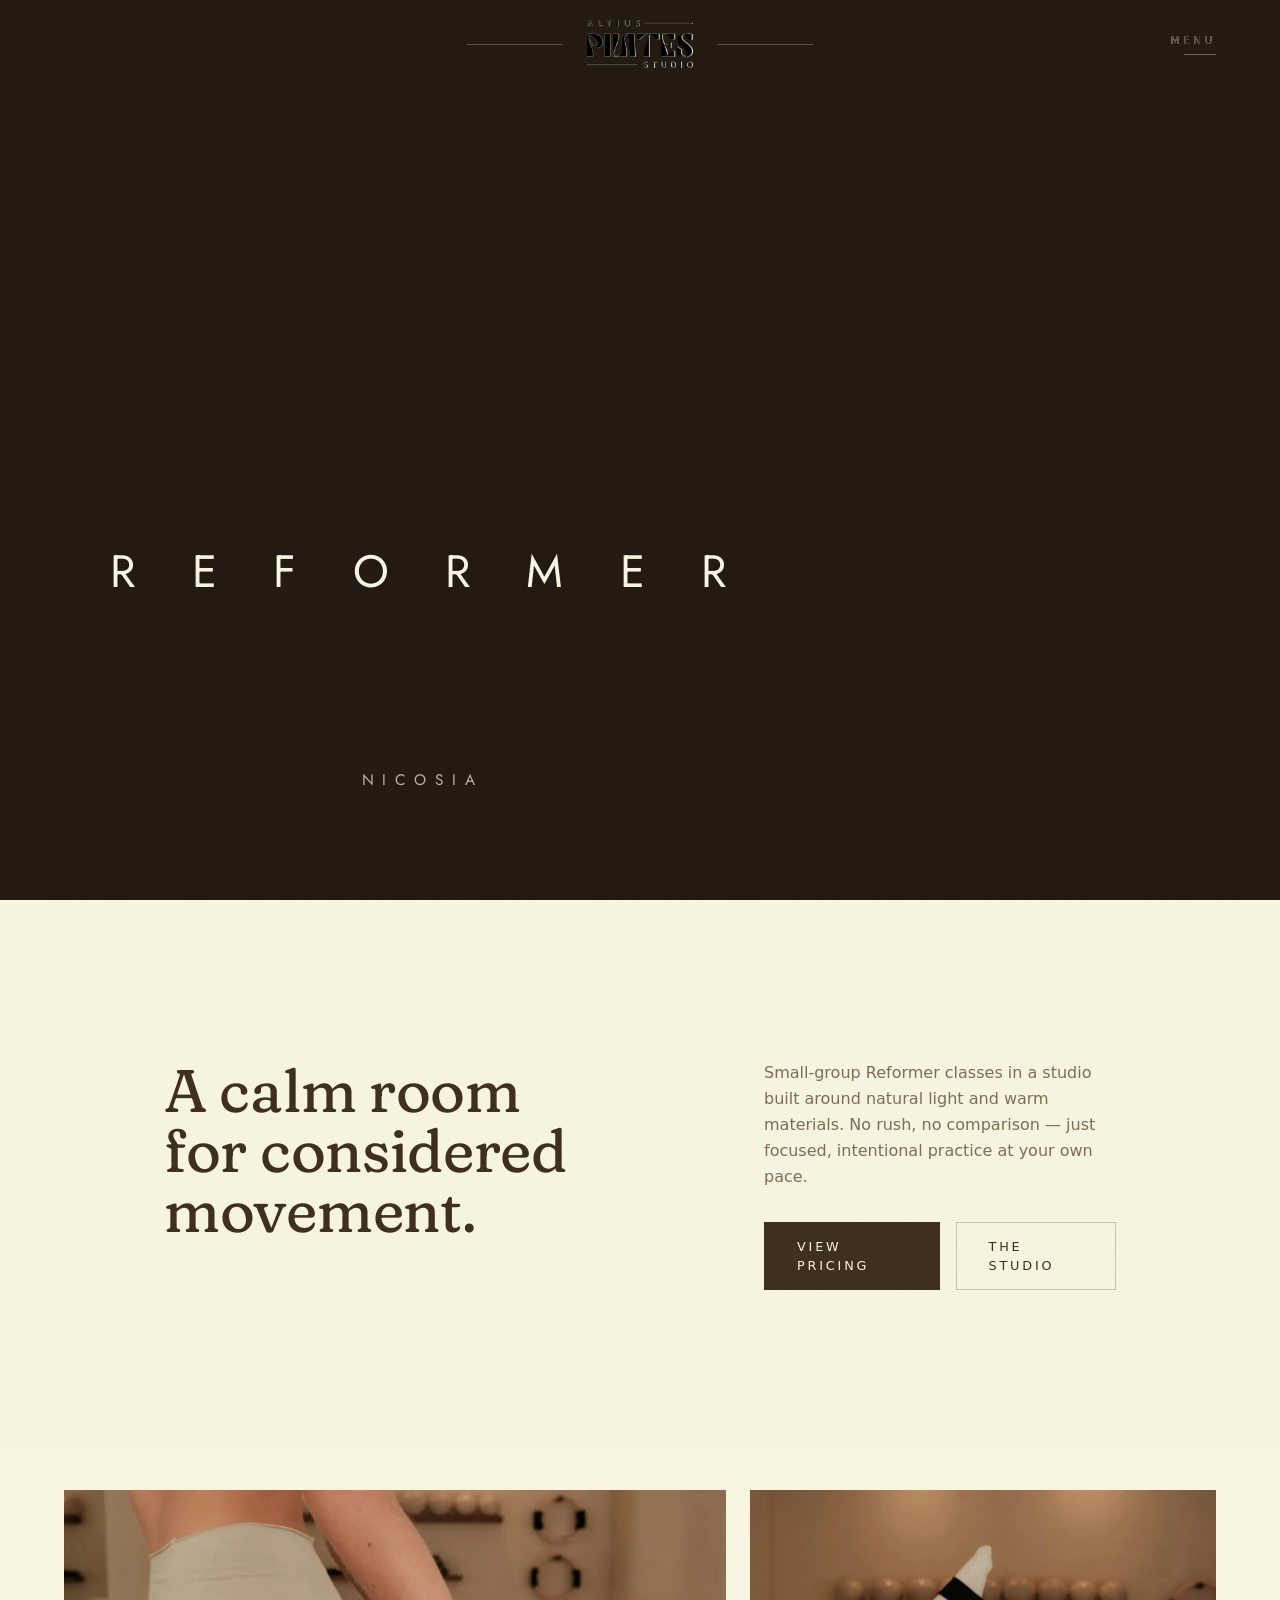
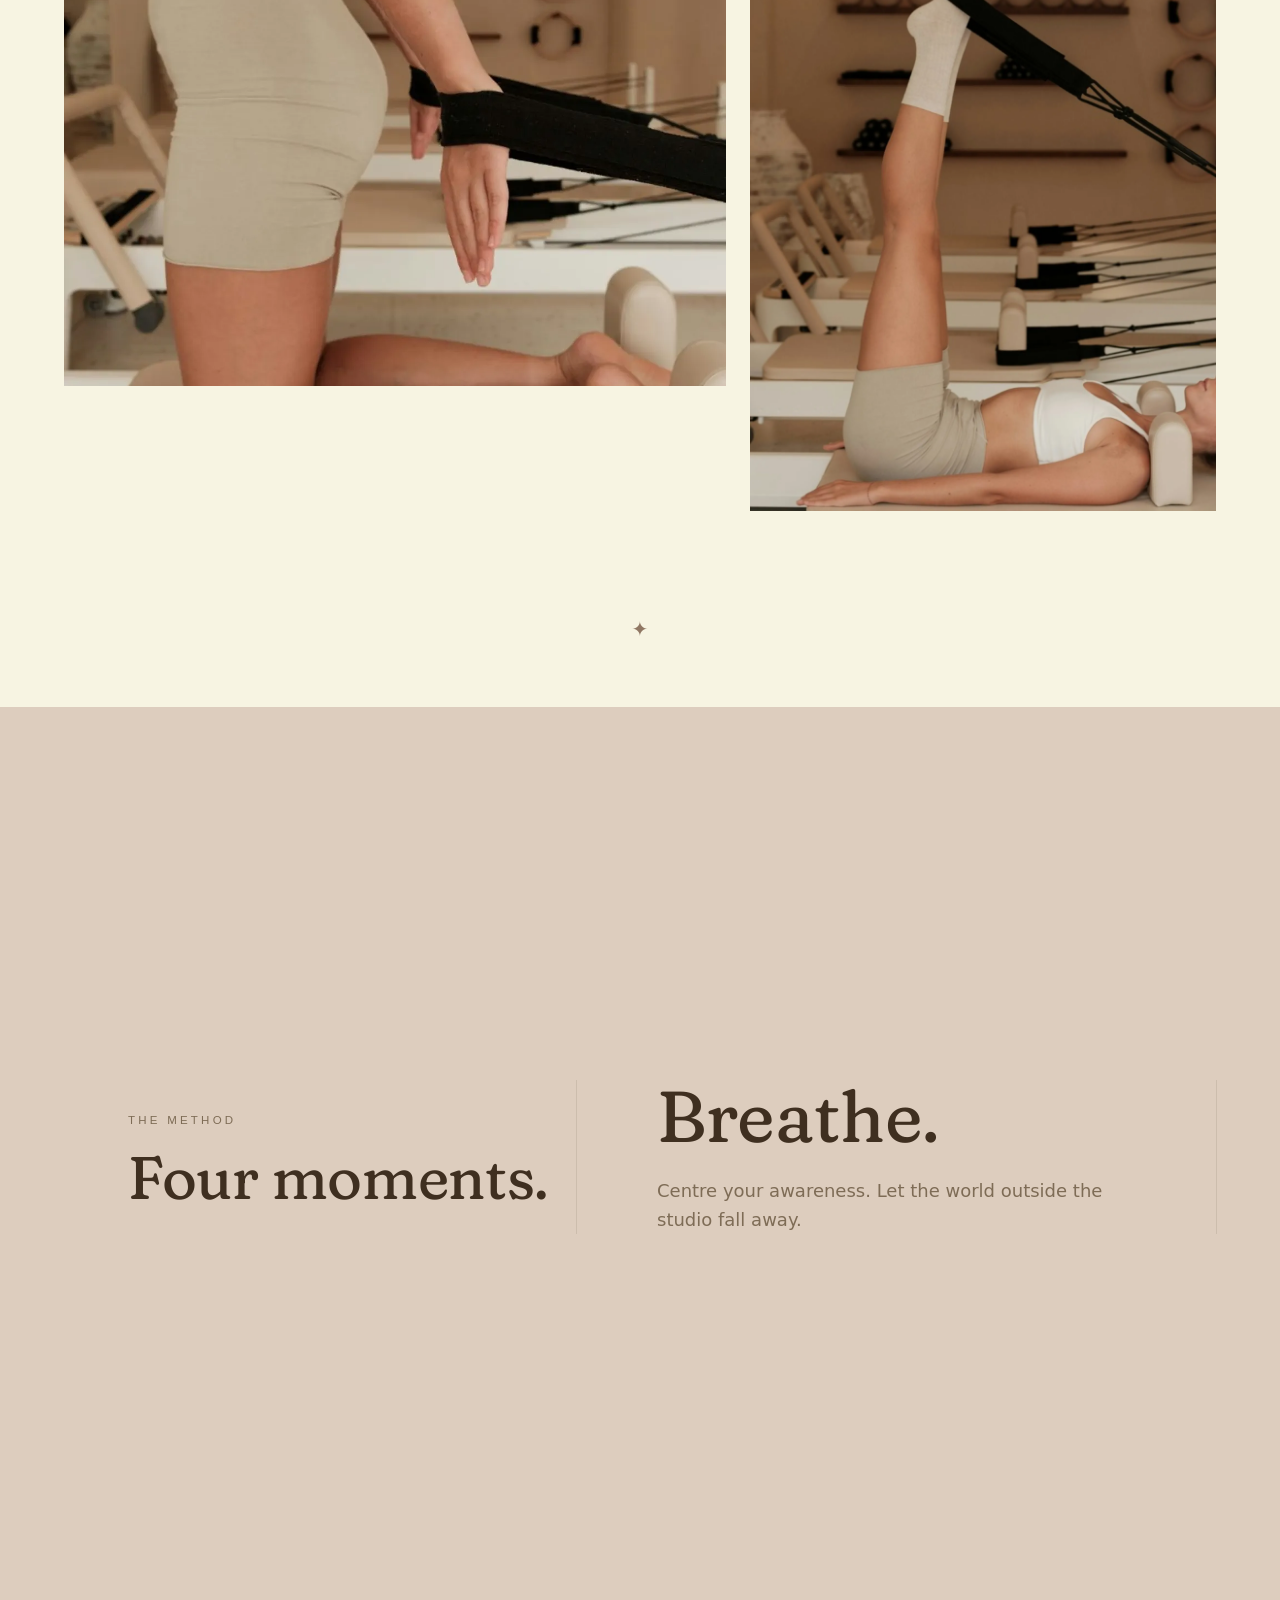
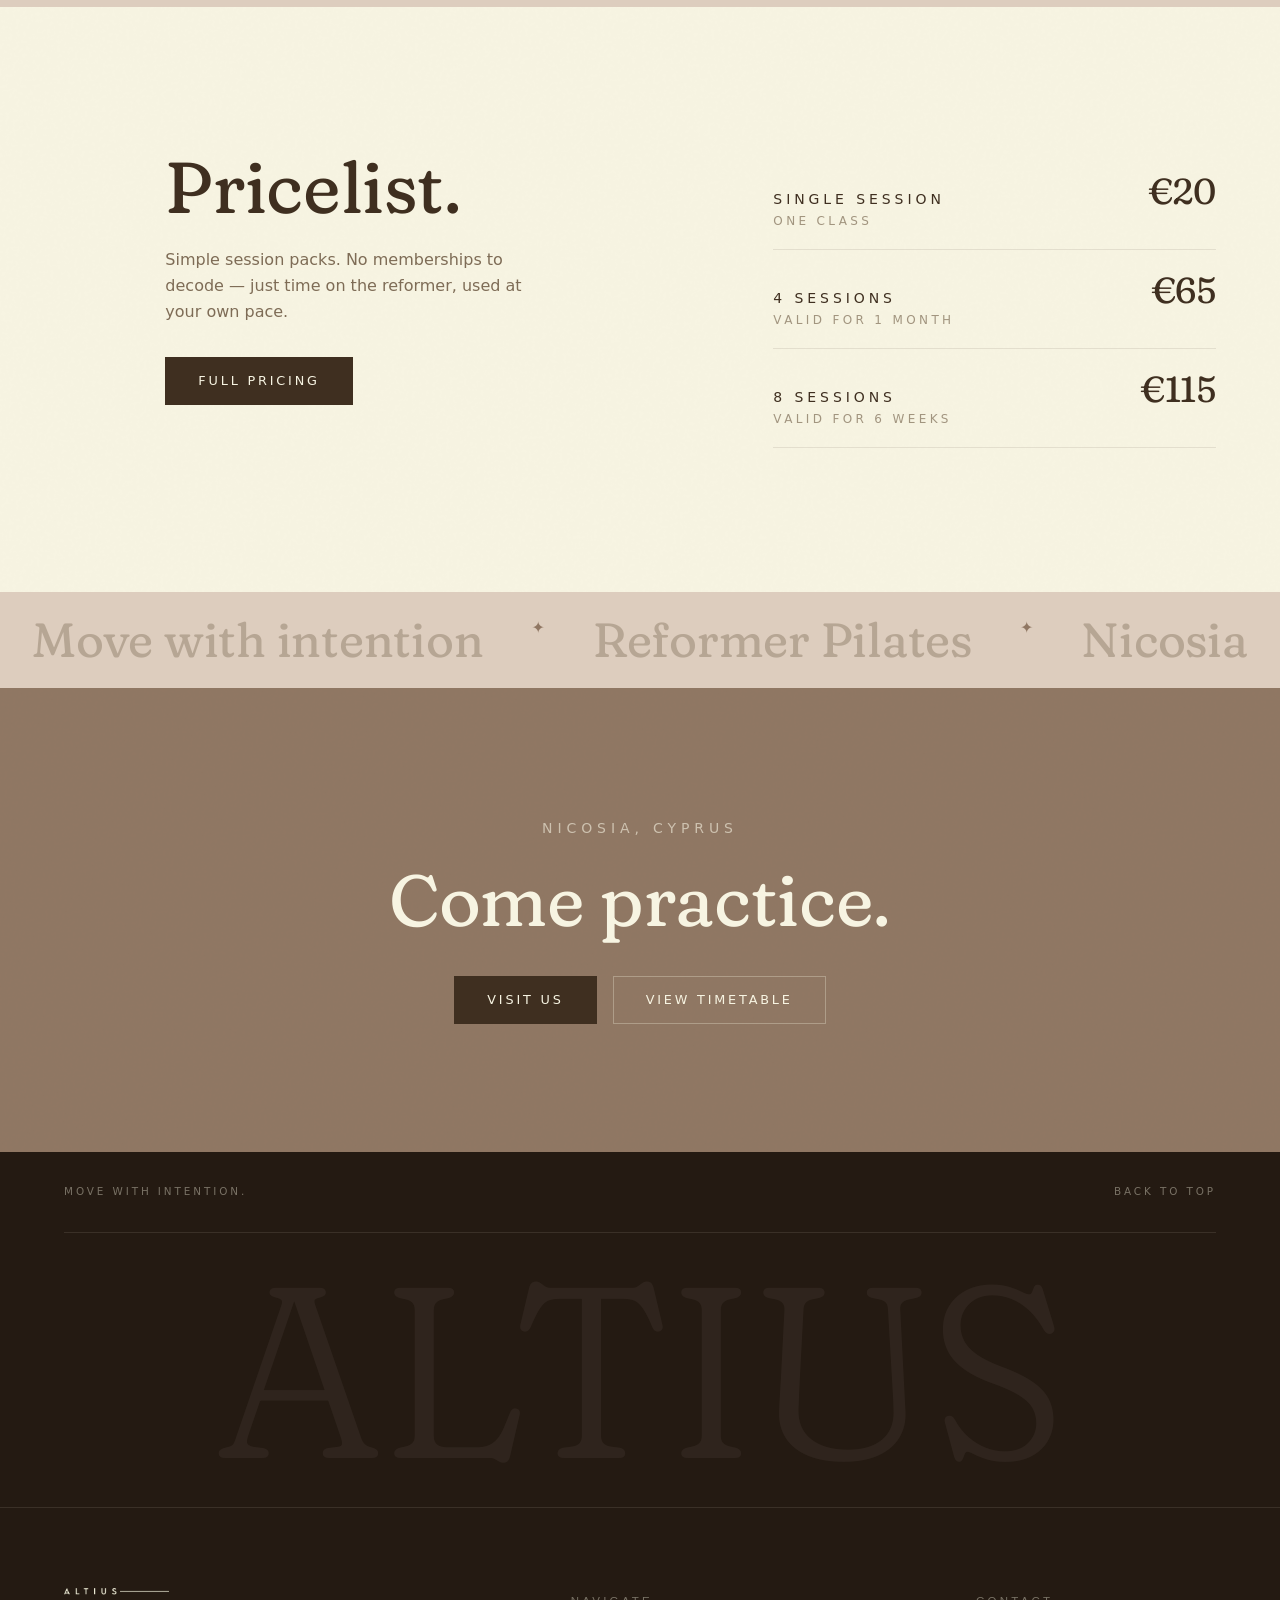
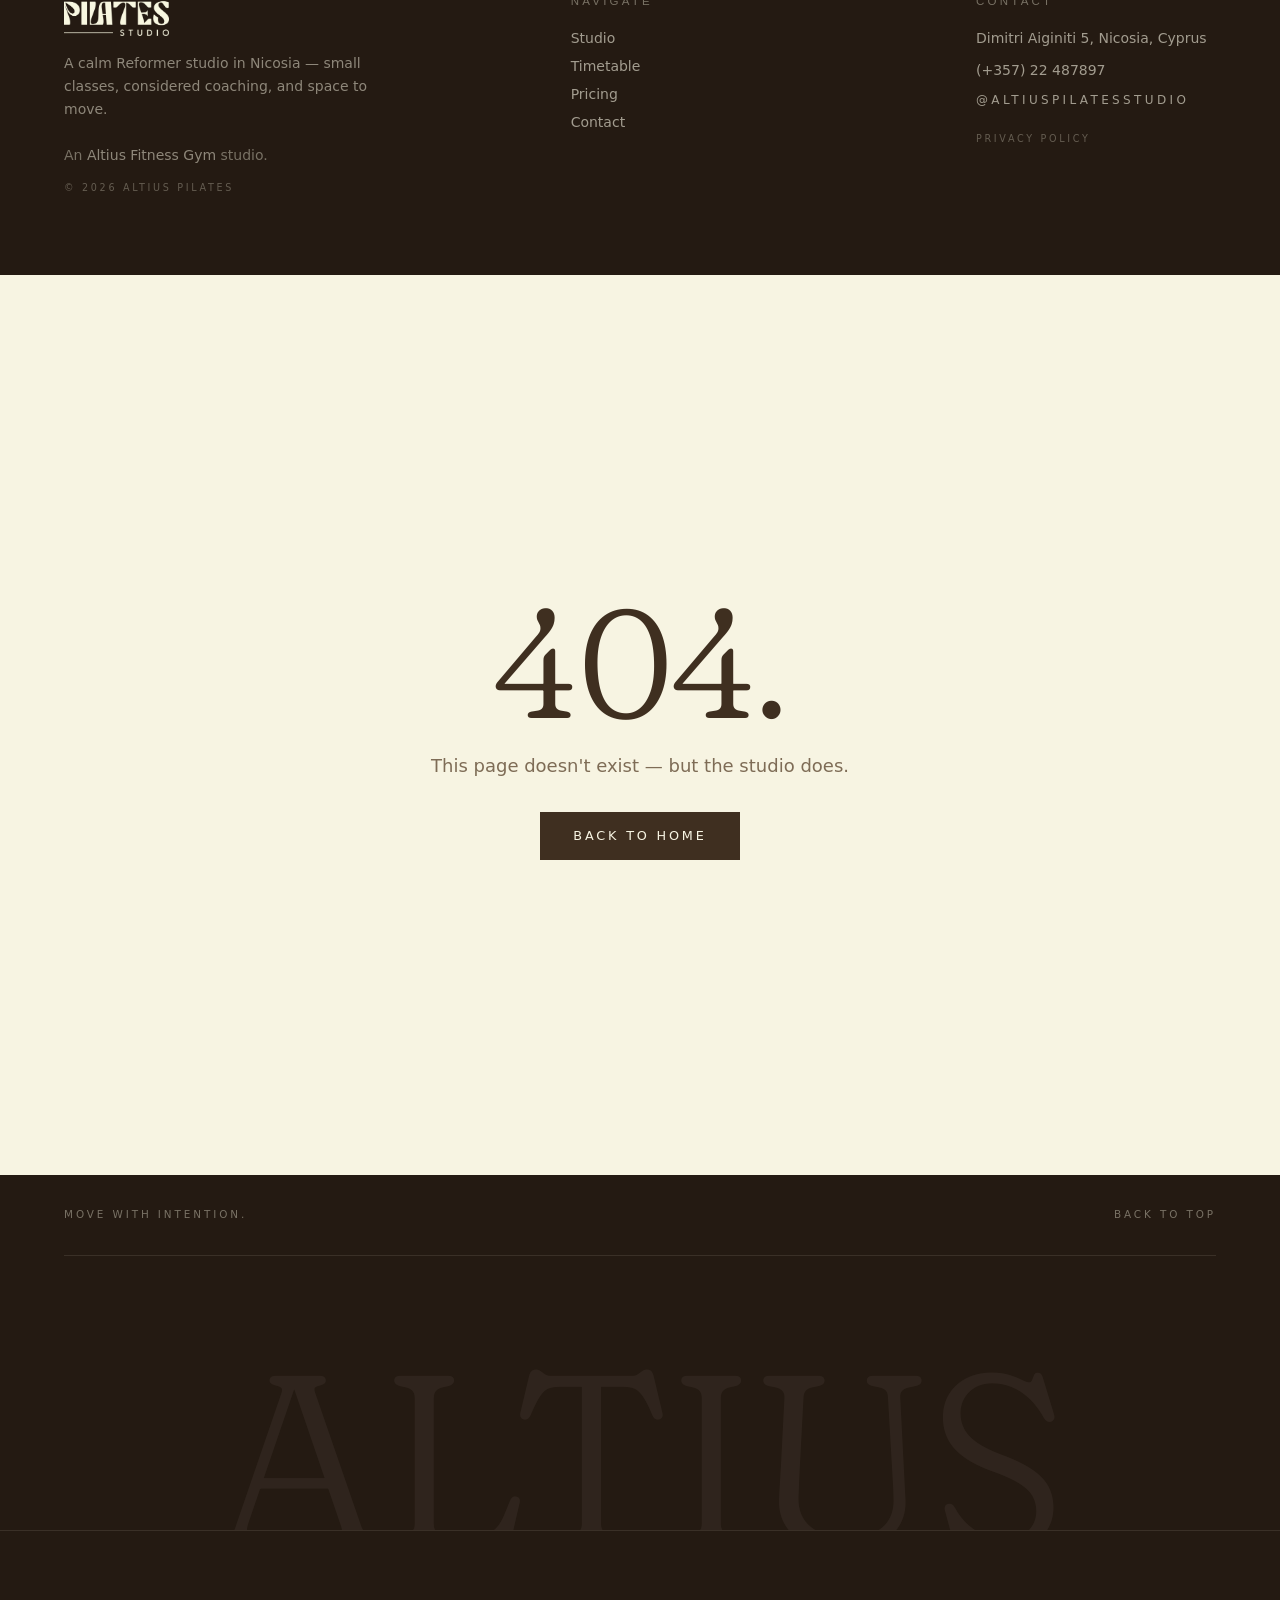
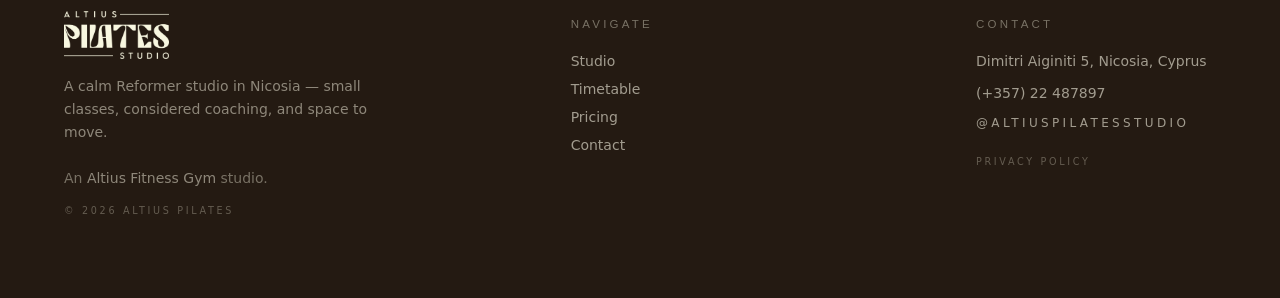
==== commit e1c7a43a: "Deploy built site on Thu Aug 13 11:56:34 UTC 2026" ====
--- a/index.html
+++ b/index.html
@@ -1,29 +1,20 @@
-<!DOCTYPE html><html lang="en"><head><title data-rh="true">Pilates Reformer Studio in Nicosia | Altius Pilates</title><meta data-rh="true" name="description" content="Calm, considered Reformer Pilates in Nicosia, Cyprus. Small-group and private sessions for every level. Move with intention at Altius Pilates Reformer Studio."><meta data-rh="true" name="robots" content="index, follow, max-image-preview:large, max-snippet:-1"><meta data-rh="true" property="og:url" content="https://altiuspilatesstudio.com/"><meta data-rh="true" property="og:title" content="Altius Pilates Reformer Studio | Nicosia, Cyprus"><meta data-rh="true" property="og:description" content="Reformer Pilates in Nicosia, Cyprus. Small classes, private sessions, and a calm studio built to help you move with intention."><meta data-rh="true" name="twitter:url" content="https://altiuspilatesstudio.com/"><meta data-rh="true" name="twitter:title" content="Altius Pilates Reformer Studio | Nicosia, Cyprus"><meta data-rh="true" name="twitter:description" content="Reformer Pilates in Nicosia, Cyprus. Small classes, private sessions, and a calm studio built to help you move with intention."><link data-rh="true" rel="canonical" href="https://altiuspilatesstudio.com/"><script data-rh="true" type="application/ld+json">{"@context":"https://schema.org","@type":"ExerciseGym","@id":"https://altiuspilatesstudio.com/#studio","name":"Altius Pilates Reformer Studio","alternateName":"Altius Pilates","description":"Altius Pilates is a Reformer Pilates studio in Nicosia, Cyprus offering small-group classes, private sessions and beginner-friendly training.","url":"https://altiuspilatesstudio.com","telephone":"+35722000000","email":"info@altiuspilatesstudio.com","priceRange":"€€","image":["https://altiuspilatesstudio.com/Logo.png","https://altiuspilatesstudio.com/og-image.jpg"],"address":{"@type":"PostalAddress","streetAddress":"Studio address TBC","addressLocality":"Nicosia","addressRegion":"Nicosia District","postalCode":"1061","addressCountry":"CY"},"geo":{"@type":"GeoCoordinates","latitude":"35.1856","longitude":"33.3823"},"hasMap":"https://maps.google.com/?q=Nicosia+Cyprus","openingHoursSpecification":[{"@type":"OpeningHoursSpecification","dayOfWeek":["Monday","Tuesday","Wednesday","Thursday","Friday"],"opens":"08:00","closes":"20:00"},{"@type":"OpeningHoursSpecification","dayOfWeek":["Saturday"],"opens":"09:00","closes":"14:00"}],"sameAs":["https://www.instagram.com/altiuspilatesstudio/","https://www.facebook.com/altiuspilatesstudio/"],"amenityFeature":[{"@type":"LocationFeatureSpecification","name":"Reformer Pilates","value":true},{"@type":"LocationFeatureSpecification","name":"Mat Pilates","value":true},{"@type":"LocationFeatureSpecification","name":"Private Sessions","value":true},{"@type":"LocationFeatureSpecification","name":"Beginner Friendly","value":true}],"areaServed":{"@type":"City","name":"Nicosia","sameAs":"https://en.wikipedia.org/wiki/Nicosia"}}</script><script data-rh="true" type="application/ld+json">{"@context":"https://schema.org","@type":"Organization","name":"Altius Pilates","url":"https://altiuspilatesstudio.com","logo":"https://altiuspilatesstudio.com/Logo.png","sameAs":["https://www.instagram.com/altiuspilatesstudio/","https://www.facebook.com/altiuspilatesstudio/"],"contactPoint":{"@type":"ContactPoint","telephone":"+35722000000","contactType":"customer service","areaServed":"CY","availableLanguage":["English","Greek"]}}</script><script data-rh="true" type="application/ld+json">{"@context":"https://schema.org","@type":"WebSite","name":"Altius Pilates Reformer Studio","url":"https://altiuspilatesstudio.com","publisher":{"@id":"https://altiuspilatesstudio.com/#studio"}}</script><script data-rh="true" type="application/ld+json">{"@context":"https://schema.org","@type":"ItemList","itemListElement":[{"@type":"SiteNavigationElement","position":1,"name":"Pricing","description":"Reformer Pilates session packages from a single class to 16-session packs","url":"https://altiuspilatesstudio.com/pricing/"},{"@type":"SiteNavigationElement","position":2,"name":"Classes","description":"Reformer, mat, private and beginner Pilates classes","url":"https://altiuspilatesstudio.com/classes/"},{"@type":"SiteNavigationElement","position":3,"name":"Gallery","description":"A look inside the Altius Pilates reformer studio","url":"https://altiuspilatesstudio.com/gallery/"},{"@type":"SiteNavigationElement","position":4,"name":"Community","description":"Studio life and daily movement from the Altius circle","url":"https://altiuspilatesstudio.com/community/"},{"@type":"SiteNavigationElement","position":5,"name":"Contact","description":"Visit Altius Pilates at Studio address TBC, Nicosia, Cyprus","url":"https://altiuspilatesstudio.com/contact/"}]}</script>
+<!DOCTYPE html><html lang="en"><head><title data-rh="true">Pilates Reformer Studio in Nicosia | Altius Pilates</title><meta data-rh="true" name="description" content="Calm, considered Reformer Pilates in Nicosia, Cyprus. Small-group and private sessions for every level. Move with intention at Altius Pilates Reformer Studio."><meta data-rh="true" name="robots" content="index, follow, max-image-preview:large, max-snippet:-1"><meta data-rh="true" property="og:url" content="https://altiuspilatesstudio.com/"><meta data-rh="true" property="og:title" content="Altius Pilates Reformer Studio | Nicosia, Cyprus"><meta data-rh="true" property="og:description" content="Reformer Pilates in Nicosia, Cyprus. Small classes, private sessions, and a calm studio built to help you move with intention."><meta data-rh="true" name="twitter:url" content="https://altiuspilatesstudio.com/"><meta data-rh="true" name="twitter:title" content="Altius Pilates Reformer Studio | Nicosia, Cyprus"><meta data-rh="true" name="twitter:description" content="Reformer Pilates in Nicosia, Cyprus. Small classes, private sessions, and a calm studio built to help you move with intention."><link data-rh="true" rel="canonical" href="https://altiuspilatesstudio.com/">
     <meta charset="UTF-8">
     <meta name="viewport" content="width=device-width, initial-scale=1.0, viewport-fit=cover">
 
-    <!-- Favicons / icons -->
     <link rel="icon" type="image/png" sizes="32x32" href="/favicon-32.png">
     <link rel="icon" type="image/png" sizes="16x16" href="/favicon-16.png">
     <link rel="apple-touch-icon" sizes="180x180" href="/apple-touch-icon.png">
     <link rel="manifest" href="/site.webmanifest">
 
-    <!-- Site-wide, immutable meta. Per-page <title>, description,
-         canonical, robots, OG url/title/description and Twitter
-         url/title/description are owned by React (DefaultMeta +
-         per-page <Head>) so each pre-rendered route gets the right
-         values. -->
     <meta name="author" content="Altius Pilates Reformer Studio">
     <meta name="language" content="English">
 
-    <!-- Geographic Meta Tags for Local SEO -->
     <meta name="geo.region" content="CY-01">
     <meta name="geo.placename" content="Nicosia">
     <meta name="geo.position" content="35.1856;33.3823">
     <meta name="ICBM" content="35.1856, 33.3823">
 
-    <!-- Open Graph / Facebook — site-wide tags only.
-         og:image / twitter:image URLs must match SITE_ORIGIN in src/shared/siteOrigin.ts -->
     <meta property="og:type" content="website">
     <meta property="og:image" content="https://altiuspilatesstudio.com/og-image.jpg">
     <meta property="og:image:type" content="image/jpeg">
@@ -33,13 +24,11 @@
     <meta property="og:locale" content="en_US">
     <meta property="og:site_name" content="Altius Pilates Nicosia">
 
-    <!-- Twitter Card — site-wide tags only. -->
     <meta name="twitter:card" content="summary_large_image">
     <meta name="twitter:image" content="https://altiuspilatesstudio.com/og-image.jpg">
     <meta name="twitter:image:alt" content="Altius Pilates Reformer Studio in Nicosia, Cyprus">
 
-    <!-- PWA / mobile theme -->
-    <meta name="theme-color" content="#F3EEE4">
+    <meta name="theme-color" content="#F7F4E2">
     <meta name="color-scheme" content="light">
     <meta name="apple-mobile-web-app-capable" content="yes">
     <meta name="mobile-web-app-capable" content="yes">
@@ -47,32 +36,30 @@
     <meta name="apple-mobile-web-app-title" content="Altius Pilates">
     <meta name="format-detection" content="telephone=yes">
 
-    <!-- Critical inline CSS: prevents white flash before bundle loads and reserves layout -->
     <style>
       html,
       body {
         margin: 0;
         padding: 0;
-        background-color: #F3EEE4;
-        color: #2B2620;
+        background-color: #F7F4E2;
+        color: #3F2F20;
         min-height: 100%;
-        font-family: "Montserrat", system-ui, -apple-system, "Segoe UI", Roboto, sans-serif;
+        font-family: "Jost", system-ui, -apple-system, "Segoe UI", Roboto, sans-serif;
+        overflow-x: hidden;
       }
       #root {
         min-height: 100vh;
       }
     </style>
-    <script type="module" crossorigin="" src="/assets/app-d149e1eb.js"></script>
-    <link rel="modulepreload" crossorigin="" href="/assets/vendor-5b052182.js">
-    <link rel="modulepreload" crossorigin="" href="/assets/react-68c4532c.js">
-    <link rel="modulepreload" crossorigin="" href="/assets/ui-62d89ad9.js">
-    <link rel="stylesheet" href="/assets/index-f68e1a5a.css">
-  <link rel="preload" as="image" href="/assets/Logo-b134675a.png" crossorigin=""><link rel="preload" as="font" type="font/woff2" href="/assets/montserrat-latin-300-normal-a04fdaae.woff2" crossorigin=""><link rel="preload" as="font" type="font/woff2" href="/assets/montserrat-latin-300-normal-30a9d5f5.woff" crossorigin=""><link rel="preload" as="font" type="font/woff2" href="/assets/montserrat-latin-400-normal-e66bcd27.woff2" crossorigin=""><link rel="preload" as="font" type="font/woff2" href="/assets/montserrat-latin-400-normal-6a7d6a30.woff" crossorigin=""><link rel="preload" as="font" type="font/woff2" href="/assets/montserrat-latin-500-normal-2b53300f.woff2" crossorigin=""><link rel="preload" as="font" type="font/woff2" href="/assets/montserrat-latin-500-normal-7ad98b2c.woff" crossorigin=""><link rel="preload" as="font" type="font/woff2" href="/assets/montserrat-latin-600-normal-d857325c.woff2" crossorigin=""><link rel="preload" as="font" type="font/woff2" href="/assets/montserrat-latin-600-normal-97ec5882.woff" crossorigin=""><link rel="preload" as="font" type="font/woff2" href="/assets/fraunces-latin-400-normal-e558f394.woff2" crossorigin=""><link rel="preload" as="font" type="font/woff2" href="/assets/fraunces-latin-400-normal-69544243.woff" crossorigin=""><link rel="preload" as="font" type="font/woff2" href="/assets/fraunces-latin-500-normal-7975c1ef.woff2" crossorigin=""><link rel="preload" as="font" type="font/woff2" href="/assets/fraunces-latin-500-normal-3f090b71.woff" crossorigin=""><link rel="preload" as="font" type="font/woff2" href="/assets/fraunces-latin-600-normal-3a1de771.woff2" crossorigin=""><link rel="preload" as="font" type="font/woff2" href="/assets/fraunces-latin-600-normal-d78e988f.woff" crossorigin=""><link rel="modulepreload" crossorigin="" href="/assets/HomePage-b7326502.js"><link rel="preload" as="image" href="/assets/BackgroundImage-3d46305a.webp" fetchpriority="high"></head>
+    <script type="module" crossorigin="" src="/assets/app-45aba660.js"></script>
+    <link rel="modulepreload" crossorigin="" href="/assets/vendor-b3c7ea9e.js">
+    <link rel="modulepreload" crossorigin="" href="/assets/react-7256d8fe.js">
+    <link rel="modulepreload" crossorigin="" href="/assets/ui-e7f16bbe.js">
+    <link rel="stylesheet" href="/assets/index-ba2f648a.css">
+  <link rel="preload" as="image" href="/assets/Logo-64f417d1.png" crossorigin=""><link rel="preload" as="image" href="/assets/LogoCream-6e357ea6.png" crossorigin=""><link rel="preload" as="font" type="font/woff2" href="/assets/fraunces-latin-soft-normal-9fc3a858.woff2" crossorigin=""><link rel="preload" as="font" type="font/woff2" href="/assets/jost-latin-wght-normal-7726a5cd.woff2" crossorigin=""><link rel="modulepreload" crossorigin="" href="/assets/HomePage-a971c3f3.js"><link rel="preload" as="image" href="/assets/studio-plank-6e675d08.webp" fetchpriority="high"><link rel="preload" as="image" href="/assets/hero-mobile-f98a5e25.webp" crossorigin=""><link rel="preload" as="image" href="/assets/wordmark-pilates-6c4af4d7.webp" crossorigin=""></head>
   <body>
-    <div id="root" data-server-rendered="true"><a href="#main" class="skip-link">Skip to content</a><div class="app"><nav><div class="bg-canvas/50 backdrop-blur-md border-b border-ink/5 h-20 md:h-24 fixed top-0 z-30 flex items-center w-full transition-all duration-500 ease-out"><div class="mx-auto w-[92%] md:w-[90%] flex items-center justify-between gap-8"><a class="flex items-center group focus-ring py-1" aria-label="Altius Pilates home" href="/"><img src="/assets/Logo-b134675a.png" alt="Altius Pilates" width="120" height="120" decoding="async" class="h-12 md:h-16 w-auto transition-all duration-500"></a><button type="button" aria-label="Open navigation menu" aria-expanded="false" aria-controls="mobile-nav-drawer" class="inline-flex items-center justify-center w-12 h-12 border border-ink/15 text-ink hover:bg-ink hover:text-canvas active:bg-espresso active:text-canvas transition-colors duration-300"><svg xmlns="http://www.w3.org/2000/svg" viewBox="0 0 24 24" fill="currentColor" aria-hidden="true" class="h-5 w-5"><path fill-rule="evenodd" d="M3 6.75A.75.75 0 013.75 6h16.5a.75.75 0 010 1.5H3.75A.75.75 0 013 6.75zM3 12a.75.75 0 01.75-.75h16.5a.75.75 0 010 1.5H3.75A.75.75 0 013 12zm0 5.25a.75.75 0 01.75-.75h16.5a.75.75 0 010 1.5H3.75a.75.75 0 01-.75-.75z" clip-rule="evenodd"></path></svg></button></div></div><div class="fixed inset-0 z-40 bg-espresso/55 backdrop-blur-md transition-opacity duration-300 opacity-0 pointer-events-none" aria-hidden="true"></div><div id="mobile-nav-drawer" class="fixed right-0 top-0 z-50 h-[100dvh] w-[360px] max-w-[88vw] bg-canvas border-l border-ink/10
-          flex flex-col transition-transform duration-500 ease-out
-          translate-x-full" role="dialog" aria-modal="true" aria-label="Mobile navigation" aria-hidden="true"><div class="flex items-center justify-between px-6 sm:px-7 py-5 border-b border-ink/10"><span class="eyebrow text-stone">Menu</span><button type="button" aria-label="Close navigation menu" class="inline-flex items-center justify-center w-11 h-11 border border-ink/15 text-ink hover:bg-ink hover:text-canvas active:bg-espresso active:text-canvas transition-colors duration-300"><svg xmlns="http://www.w3.org/2000/svg" viewBox="0 0 24 24" fill="currentColor" aria-hidden="true" class="h-5 w-5"><path fill-rule="evenodd" d="M5.47 5.47a.75.75 0 011.06 0L12 10.94l5.47-5.47a.75.75 0 111.06 1.06L13.06 12l5.47 5.47a.75.75 0 11-1.06 1.06L12 13.06l-5.47 5.47a.75.75 0 01-1.06-1.06L10.94 12 5.47 6.53a.75.75 0 010-1.06z" clip-rule="evenodd"></path></svg></button></div><nav class="flex flex-col px-6 sm:px-7 py-6 gap-1 overflow-y-auto" aria-label="Primary navigation"><a aria-current="page" class="group flex items-center gap-4 py-3.5 border-b border-ink/5 transition-colors duration-300 min-h-[48px] text-ink" href="/"><span class="text-xs font-mono text-stone tabular-nums w-6" aria-hidden="true">01</span><span class="display text-3xl">Home</span><span class="ml-auto h-1.5 w-1.5 rounded-full bg-sage-500" aria-hidden="true"></span></a><a class="group flex items-center gap-4 py-3.5 border-b border-ink/5 transition-colors duration-300 min-h-[48px] text-ink/70 hover:text-ink active:text-ink" href="/community/"><span class="text-xs font-mono text-stone tabular-nums w-6" aria-hidden="true">02</span><span class="display text-3xl">Community</span></a><a class="group flex items-center gap-4 py-3.5 border-b border-ink/5 transition-colors duration-300 min-h-[48px] text-ink/70 hover:text-ink active:text-ink" href="/pricing/"><span class="text-xs font-mono text-stone tabular-nums w-6" aria-hidden="true">03</span><span class="display text-3xl">Pricing</span></a><a class="group flex items-center gap-4 py-3.5 border-b border-ink/5 transition-colors duration-300 min-h-[48px] text-ink/70 hover:text-ink active:text-ink" href="/classes/"><span class="text-xs font-mono text-stone tabular-nums w-6" aria-hidden="true">04</span><span class="display text-3xl">Our Classes</span></a><a class="group flex items-center gap-4 py-3.5 border-b border-ink/5 transition-colors duration-300 min-h-[48px] text-ink/70 hover:text-ink active:text-ink" href="/gallery/"><span class="text-xs font-mono text-stone tabular-nums w-6" aria-hidden="true">05</span><span class="display text-3xl">Gallery</span></a><a class="group flex items-center gap-4 py-3.5 border-b border-ink/5 transition-colors duration-300 min-h-[48px] text-ink/70 hover:text-ink active:text-ink" href="/contact/"><span class="text-xs font-mono text-stone tabular-nums w-6" aria-hidden="true">06</span><span class="display text-3xl">Contact Us</span></a></nav><div class="mt-auto px-6 sm:px-7 pb-8 pt-5 border-t border-ink/10 space-y-5"><a class="group inline-flex items-center justify-center gap-3 px-7 py-3.5 font-medium uppercase text-[0.78rem] tracking-[0.22em] transition-all duration-300 focus-ring bg-sage-500 text-canvas border border-sage-500 hover:bg-sage-700 hover:border-sage-700" href="/pricing/"><span>Book a session</span><svg width="14" height="14" viewBox="0 0 24 24" fill="none" stroke="currentColor" stroke-width="2.2" stroke-linecap="square" stroke-linejoin="miter" aria-hidden="true" class="transition-transform duration-300 group-hover:translate-x-1"><line x1="4" y1="12" x2="20" y2="12"></line><polyline points="14 6 20 12 14 18"></polyline></svg></a><a href="https://www.instagram.com/altiuspilatesstudio/" target="_blank" rel="noopener noreferrer" class="flex items-center justify-between min-h-[44px] py-2 text-ink/70 hover:text-ink active:text-ink transition-colors duration-300" aria-label="Visit our Instagram page (opens in a new tab)"><span class="text-xs uppercase tracking-[0.32em]">@altiuspilatesstudio</span><svg xmlns="http://www.w3.org/2000/svg" width="20" height="20" viewBox="0 0 24 24" fill="none" stroke="currentColor" stroke-width="1.6" stroke-linecap="round" stroke-linejoin="round" aria-hidden="true"><rect x="2" y="2" width="20" height="20" rx="5"></rect><path d="M16 11.37A4 4 0 1 1 12.63 8 4 4 0 0 1 16 11.37z"></path><line x1="17.5" y1="6.5" x2="17.51" y2="6.5"></line></svg></a></div></div></nav><main id="main"><section id="home" class="relative w-full bg-canvas text-ink overflow-hidden min-h-screen" style="min-height:100dvh" aria-label="Welcome to Altius Pilates Reformer Studio"><img src="/assets/BackgroundImage-3d46305a.webp" alt="" aria-hidden="true" width="1920" height="1080" decoding="async" class="absolute inset-0 w-full h-full object-cover" fetchpriority="high"><div class="absolute inset-0 bg-gradient-to-b from-canvas/80 via-canvas/45 to-canvas pointer-events-none"></div><div class="absolute inset-0 bg-[radial-gradient(ellipse_at_center,_transparent_30%,_rgba(243,238,228,0.55)_100%)] pointer-events-none"></div><div class="absolute inset-0 pointer-events-none opacity-[0.07] mix-blend-multiply" style="background-image:url(&quot;data:image/svg+xml;utf8,<svg viewBox='0 0 200 200' xmlns='http://www.w3.org/2000/svg'><filter id='n'><feTurbulence type='fractalNoise' baseFrequency='0.85' numOctaves='2' stitchTiles='stitch'/><feColorMatrix values='0 0 0 0 0.17  0 0 0 0 0.15  0 0 0 0 0.13  0 0 0 0.5 0'/></filter><rect width='100%' height='100%' filter='url(%23n)'/></svg>&quot;)"></div><div class="relative z-10 mx-auto w-[92%] md:w-[90%] flex flex-col min-h-screen" style="min-height:100dvh"><div aria-hidden="true" class="hidden lg:flex absolute right-0 top-1/2 -translate-y-1/2 flex-col items-center gap-5 pointer-events-none select-none" style="opacity:0"><span class="h-14 w-px bg-ink/25"></span><span class="text-[0.6rem] tracking-[0.45em] uppercase text-ink/50 font-medium" style="writing-mode:vertical-rl">Nicosia · Cyprus · Reformer Studio</span><span class="h-14 w-px bg-ink/25"></span></div><header class="flex-1 flex flex-col justify-between pt-24 xs:pt-28 sm:pt-32 pb-10 md:pb-12 max-w-[1200px]"><div class="min-h-[1.25em]"><span class="text-[0.6rem] xs:text-[0.65rem] sm:text-[0.7rem] tracking-[0.3em] sm:tracking-[0.4em] uppercase text-sage-600"><span class="sr-only">Reformer Studio · Nicosia · Cyprus</span><span aria-hidden="true"></span><span aria-hidden="true" class="inline-block w-[2px] h-[0.85em] bg-current ml-1 align-[-0.05em] transition-opacity duration-700 animate-blink"></span></span></div><div class="py-6 sm:py-8 md:py-10"><h1 class="display text-shadow-deep leading-[0.92] tracking-[-0.01em]"><span class="block overflow-hidden pb-1.5 sm:pb-2 md:pb-3"><span class="block text-ink text-[clamp(2.6rem,10vw,7rem)]" style="transform:translateY(110%) translateZ(0)">Move with</span></span><span class="block overflow-hidden pb-1.5 sm:pb-2 md:pb-3"><span class="block text-sage-500 text-[clamp(3.4rem,14vw,9.5rem)]" style="transform:translateY(110%) translateZ(0)">Intention</span></span></h1></div><div><div class="grid grid-cols-3 gap-x-4 xs:gap-x-6 sm:gap-x-10 md:gap-x-14 lg:gap-x-16 max-w-[44rem]" style="opacity:0;transform:translateY(20px) translateZ(0)"><div class="group relative flex flex-col items-start w-full" style="opacity:0;transform:translateY(24px) translateZ(0)"><span class="text-[0.6rem] sm:text-[0.65rem] font-mono tracking-[0.3em] text-stone mb-2 sm:mb-3" aria-hidden="true">01</span><div class="flex items-baseline leading-none whitespace-nowrap"><span class="display text-sage-500 text-lg xs:text-xl sm:text-2xl md:text-3xl lg:text-4xl mr-0.5" aria-hidden="true">€</span><span class="display text-ink text-[1.95rem] xs:text-4xl sm:text-5xl md:text-6xl lg:text-7xl" aria-hidden="true">0</span><span class="display text-sage-500 text-lg xs:text-xl sm:text-2xl md:text-3xl lg:text-4xl ml-1" aria-hidden="true"></span></div><span class="sr-only">€<!-- -->20<!-- --> <!-- -->From, per session</span><span aria-hidden="true" class="mt-3 sm:mt-4 md:mt-5 block h-px w-full bg-ink/20 group-hover:bg-sage-500 transition-colors duration-500 ease-out"></span><span class="mt-2 sm:mt-3 text-[0.6rem] xs:text-[0.7rem] sm:text-xs uppercase tracking-[0.26em] sm:tracking-[0.3em] text-stone leading-tight">From, per session</span></div><div class="group relative flex flex-col items-start w-full" style="opacity:0;transform:translateY(24px) translateZ(0)"><span class="text-[0.6rem] sm:text-[0.65rem] font-mono tracking-[0.3em] text-stone mb-2 sm:mb-3" aria-hidden="true">02</span><div class="flex items-baseline leading-none whitespace-nowrap"><span class="display text-ink text-[1.95rem] xs:text-4xl sm:text-5xl md:text-6xl lg:text-7xl" aria-hidden="true">0</span><span class="display text-sage-500 text-lg xs:text-xl sm:text-2xl md:text-3xl lg:text-4xl ml-1" aria-hidden="true"></span></div><span class="sr-only">16<!-- --> <!-- -->Session packs</span><span aria-hidden="true" class="mt-3 sm:mt-4 md:mt-5 block h-px w-full bg-ink/20 group-hover:bg-sage-500 transition-colors duration-500 ease-out"></span><span class="mt-2 sm:mt-3 text-[0.6rem] xs:text-[0.7rem] sm:text-xs uppercase tracking-[0.26em] sm:tracking-[0.3em] text-stone leading-tight">Session packs</span></div><div class="group relative flex flex-col items-start w-full" style="opacity:0;transform:translateY(24px) translateZ(0)"><span class="text-[0.6rem] sm:text-[0.65rem] font-mono tracking-[0.3em] text-stone mb-2 sm:mb-3" aria-hidden="true">03</span><div class="flex items-baseline leading-none whitespace-nowrap"><span class="display text-ink text-[1.95rem] xs:text-4xl sm:text-5xl md:text-6xl lg:text-7xl" aria-hidden="true">0</span><span class="display text-sage-500 text-lg xs:text-xl sm:text-2xl md:text-3xl lg:text-4xl ml-1" aria-hidden="true"></span></div><span class="sr-only">4<!-- --> <!-- -->Ways to practice</span><span aria-hidden="true" class="mt-3 sm:mt-4 md:mt-5 block h-px w-full bg-ink/20 group-hover:bg-sage-500 transition-colors duration-500 ease-out"></span><span class="mt-2 sm:mt-3 text-[0.6rem] xs:text-[0.7rem] sm:text-xs uppercase tracking-[0.26em] sm:tracking-[0.3em] text-stone leading-tight">Ways to practice</span></div></div><div class="mt-7 sm:mt-9 md:mt-10 flex flex-col xs:flex-row flex-wrap items-stretch xs:items-center gap-3 sm:gap-4" style="opacity:0;transform:translateY(20px) translateZ(0)"><a class="group inline-flex items-center justify-center gap-3 px-7 py-3.5 font-medium uppercase text-[0.78rem] tracking-[0.22em] transition-all duration-300 focus-ring bg-sage-500 text-canvas border border-sage-500 hover:bg-sage-700 hover:border-sage-700" href="/pricing/"><span>View pricing</span><svg width="14" height="14" viewBox="0 0 24 24" fill="none" stroke="currentColor" stroke-width="2.2" stroke-linecap="square" stroke-linejoin="miter" aria-hidden="true" class="transition-transform duration-300 group-hover:translate-x-1"><line x1="4" y1="12" x2="20" y2="12"></line><polyline points="14 6 20 12 14 18"></polyline></svg></a><a class="group inline-flex items-center justify-center gap-3 px-7 py-3.5 font-medium uppercase text-[0.78rem] tracking-[0.22em] transition-all duration-300 focus-ring bg-transparent text-ink border border-ink/25 hover:bg-ink hover:text-canvas hover:border-ink" href="/contact/"><span>Visit the studio</span></a></div></div></header><div class="hidden md:flex items-center justify-between pb-6 text-[0.65rem] tracking-[0.4em] uppercase text-ink/50"><span class="flex items-center gap-3"><span class="h-px w-8 bg-ink/30"></span>Scroll</span><span>01 / 06 · Home</span></div></div></section><section class="relative w-full bg-linen text-ink py-24 md:py-32 overflow-hidden" aria-label="Explore Altius Pilates"><span class="hidden md:block absolute top-12 right-[5%] display text-ink/[0.04] text-[18rem] leading-none pointer-events-none select-none" aria-hidden="true">Explore</span><div class="relative z-10 mx-auto w-[92%] md:w-[90%]"><div class="flex flex-col md:flex-row md:items-end md:justify-between gap-8 mb-14 md:mb-20" style="opacity:0;transform:translateY(30px) translateZ(0)"><div><span class="eyebrow text-stone">Explore</span><h2 class="display text-5xl sm:text-6xl md:text-7xl lg:text-8xl mt-6 leading-[0.92]"><span class="text-ink">Where the work</span><br><span class="text-sage-500">settles in.</span></h2></div><p class="max-w-md text-ink/70 leading-relaxed md:text-right md:pb-4">Altius Pilates is a Reformer studio in Nicosia — small classes, private sessions, and a quiet room built for unhurried strength. Choose where to begin.</p></div><div class="grid grid-cols-1 md:grid-cols-2 gap-5 md:gap-6 mb-5 md:mb-6"><div class="group h-full" style="opacity:0;transform:translateY(24px) translateZ(0)"><a class="relative flex flex-col h-full bg-canvas border border-ink/10 hover:border-sage-500/70 transition-colors duration-500 focus-ring p-8 md:p-10 lg:p-12" aria-label="See the list: Pricing" href="/pricing/"><span class="absolute top-5 right-5 md:top-7 md:right-7 display text-ink/[0.06] leading-none pointer-events-none select-none text-7xl md:text-8xl" aria-hidden="true">02</span><div class="flex items-baseline gap-3"><span class="text-[0.6rem] font-mono tracking-[0.3em] text-stone tabular-nums">02</span><span class="h-px w-6 bg-ink/20" aria-hidden="true"></span><span class="eyebrow text-stone">Pricing</span></div><h3 class="display mt-5 md:mt-6 leading-[0.95] text-5xl md:text-6xl lg:text-7xl"><span class="text-ink block">Sessions,</span><span class="text-sage-500 block">Simply<!-- -->.</span></h3><p class="mt-5 md:mt-6 text-ink/70 leading-relaxed text-base md:text-lg max-w-md">Single classes and 4, 8, 12 or 16-session packs. Clear prices, calm rooms, no membership maze.</p><span aria-hidden="true" class="flex-1"></span><span class="mt-8 md:mt-10 inline-flex items-center gap-3 text-ink group-hover:text-sage-600 transition-colors duration-300"><span class="text-[0.7rem] uppercase tracking-[0.28em] font-medium">See the list</span><svg width="16" height="16" viewBox="0 0 24 24" fill="none" stroke="currentColor" stroke-width="2.2" stroke-linecap="square" stroke-linejoin="miter" aria-hidden="true" class="transition-transform duration-300 group-hover:translate-x-1 "><line x1="4" y1="12" x2="20" y2="12"></line><polyline points="14 6 20 12 14 18"></polyline></svg></span></a></div><div class="group h-full" style="opacity:0;transform:translateY(24px) translateZ(0)"><a class="relative flex flex-col h-full bg-canvas border border-ink/10 hover:border-sage-500/70 transition-colors duration-500 focus-ring p-8 md:p-10 lg:p-12" aria-label="Browse classes: Classes" href="/classes/"><span class="absolute top-5 right-5 md:top-7 md:right-7 display text-ink/[0.06] leading-none pointer-events-none select-none text-7xl md:text-8xl" aria-hidden="true">03</span><div class="flex items-baseline gap-3"><span class="text-[0.6rem] font-mono tracking-[0.3em] text-stone tabular-nums">03</span><span class="h-px w-6 bg-ink/20" aria-hidden="true"></span><span class="eyebrow text-stone">Classes</span></div><h3 class="display mt-5 md:mt-6 leading-[0.95] text-5xl md:text-6xl lg:text-7xl"><span class="text-ink block">Find your</span><span class="text-sage-500 block">Practice<!-- -->.</span></h3><p class="mt-5 md:mt-6 text-ink/70 leading-relaxed text-base md:text-lg max-w-md">Reformer, mat, private coaching and beginner sessions — small groups, considered pace, every level welcome.</p><span aria-hidden="true" class="flex-1"></span><span class="mt-8 md:mt-10 inline-flex items-center gap-3 text-ink group-hover:text-sage-600 transition-colors duration-300"><span class="text-[0.7rem] uppercase tracking-[0.28em] font-medium">Browse classes</span><svg width="16" height="16" viewBox="0 0 24 24" fill="none" stroke="currentColor" stroke-width="2.2" stroke-linecap="square" stroke-linejoin="miter" aria-hidden="true" class="transition-transform duration-300 group-hover:translate-x-1 "><line x1="4" y1="12" x2="20" y2="12"></line><polyline points="14 6 20 12 14 18"></polyline></svg></span></a></div></div><div class="grid grid-cols-1 md:grid-cols-3 gap-5 md:gap-6"><div class="group h-full" style="opacity:0;transform:translateY(24px) translateZ(0)"><a class="relative flex flex-col h-full bg-canvas border border-ink/10 hover:border-sage-500/70 transition-colors duration-500 focus-ring p-7 md:p-8" aria-label="Explore: Community" href="/community/"><span class="absolute top-5 right-5 md:top-7 md:right-7 display text-ink/[0.06] leading-none pointer-events-none select-none text-6xl md:text-7xl" aria-hidden="true">04</span><div class="flex items-baseline gap-3"><span class="text-[0.6rem] font-mono tracking-[0.3em] text-stone tabular-nums">04</span><span class="h-px w-6 bg-ink/20" aria-hidden="true"></span><span class="eyebrow text-stone">Community</span></div><h3 class="display mt-5 md:mt-6 leading-[0.95] text-4xl md:text-5xl"><span class="text-ink block">Studio life</span></h3><p class="mt-5 md:mt-6 text-ink/70 leading-relaxed text-sm md:text-base max-w-sm">Quiet progress, daily practice — snapshots from the reformers and the circle around them.</p><span aria-hidden="true" class="flex-1"></span><span class="mt-8 md:mt-10 inline-flex items-center gap-3 text-ink group-hover:text-sage-600 transition-colors duration-300"><span class="text-[0.7rem] uppercase tracking-[0.28em] font-medium">Explore</span><svg width="16" height="16" viewBox="0 0 24 24" fill="none" stroke="currentColor" stroke-width="2.2" stroke-linecap="square" stroke-linejoin="miter" aria-hidden="true" class="transition-transform duration-300 group-hover:translate-x-1 "><line x1="4" y1="12" x2="20" y2="12"></line><polyline points="14 6 20 12 14 18"></polyline></svg></span></a></div><div class="group h-full" style="opacity:0;transform:translateY(24px) translateZ(0)"><a class="relative flex flex-col h-full bg-canvas border border-ink/10 hover:border-sage-500/70 transition-colors duration-500 focus-ring p-7 md:p-8" aria-label="See it: Gallery" href="/gallery/"><span class="absolute top-5 right-5 md:top-7 md:right-7 display text-ink/[0.06] leading-none pointer-events-none select-none text-6xl md:text-7xl" aria-hidden="true">05</span><div class="flex items-baseline gap-3"><span class="text-[0.6rem] font-mono tracking-[0.3em] text-stone tabular-nums">05</span><span class="h-px w-6 bg-ink/20" aria-hidden="true"></span><span class="eyebrow text-stone">Gallery</span></div><h3 class="display mt-5 md:mt-6 leading-[0.95] text-4xl md:text-5xl"><span class="text-ink block">The studio</span></h3><p class="mt-5 md:mt-6 text-ink/70 leading-relaxed text-sm md:text-base max-w-sm">A look inside the Altius Pilates reformer studio in Nicosia.</p><span aria-hidden="true" class="flex-1"></span><span class="mt-8 md:mt-10 inline-flex items-center gap-3 text-ink group-hover:text-sage-600 transition-colors duration-300"><span class="text-[0.7rem] uppercase tracking-[0.28em] font-medium">See it</span><svg width="16" height="16" viewBox="0 0 24 24" fill="none" stroke="currentColor" stroke-width="2.2" stroke-linecap="square" stroke-linejoin="miter" aria-hidden="true" class="transition-transform duration-300 group-hover:translate-x-1 "><line x1="4" y1="12" x2="20" y2="12"></line><polyline points="14 6 20 12 14 18"></polyline></svg></span></a></div><div class="group h-full" style="opacity:0;transform:translateY(24px) translateZ(0)"><a class="relative flex flex-col h-full bg-canvas border border-ink/10 hover:border-sage-500/70 transition-colors duration-500 focus-ring p-7 md:p-8" aria-label="Find us: Contact" href="/contact/"><span class="absolute top-5 right-5 md:top-7 md:right-7 display text-ink/[0.06] leading-none pointer-events-none select-none text-6xl md:text-7xl" aria-hidden="true">06</span><div class="flex items-baseline gap-3"><span class="text-[0.6rem] font-mono tracking-[0.3em] text-stone tabular-nums">06</span><span class="h-px w-6 bg-ink/20" aria-hidden="true"></span><span class="eyebrow text-stone">Contact</span></div><h3 class="display mt-5 md:mt-6 leading-[0.95] text-4xl md:text-5xl"><span class="text-ink block">Come in</span></h3><p class="mt-5 md:mt-6 text-ink/70 leading-relaxed text-sm md:text-base max-w-sm">Studio address TBC, Nicosia, Cyprus. Book a first session or simply say hello.</p><span aria-hidden="true" class="flex-1"></span><span class="mt-8 md:mt-10 inline-flex items-center gap-3 text-ink group-hover:text-sage-600 transition-colors duration-300"><span class="text-[0.7rem] uppercase tracking-[0.28em] font-medium">Find us</span><svg width="16" height="16" viewBox="0 0 24 24" fill="none" stroke="currentColor" stroke-width="2.2" stroke-linecap="square" stroke-linejoin="miter" aria-hidden="true" class="transition-transform duration-300 group-hover:translate-x-1 "><line x1="4" y1="12" x2="20" y2="12"></line><polyline points="14 6 20 12 14 18"></polyline></svg></span></a></div></div></div></section></main><footer class="relative bg-espresso text-canvas border-t border-canvas/10 overflow-x-hidden"><div class="relative border-b border-canvas/10 md:overflow-hidden"><div class="relative z-10 mx-auto w-[92%] md:w-[90%] py-10 md:py-14 flex items-center justify-between gap-4 md:gap-6"><span class="eyebrow text-taupe whitespace-nowrap">Altius<span class="hidden sm:inline"> — <!-- -->Move with intention</span></span><button type="button" class="group inline-flex items-center gap-3 text-canvas/80 hover:text-canvas transition-colors duration-300 focus-ring" aria-label="Back to top of page"><span class="text-[0.7rem] uppercase tracking-[0.28em] font-medium whitespace-nowrap">Back to top</span><span class="inline-flex items-center justify-center w-10 h-10 border border-canvas/20 group-hover:bg-canvas group-hover:text-espresso transition-colors duration-300"><svg width="14" height="14" viewBox="0 0 24 24" fill="none" stroke="currentColor" stroke-width="2" aria-hidden="true"><line x1="12" y1="20" x2="12" y2="4" stroke-linecap="square"></line><polyline points="6 10 12 4 18 10" stroke-linecap="square" stroke-linejoin="miter"></polyline></svg></span></button></div><h2 aria-hidden="true" class="display text-canvas/[0.06] text-[22vw] sm:text-[24vw] md:text-[16vw] leading-[0.85] tracking-tight text-center select-none pointer-events-none pb-2 md:pb-3">ALTIUS</h2></div><div class="mx-auto w-[92%] md:w-[90%] py-16 md:py-20"><div class="grid grid-cols-1 md:grid-cols-12 gap-10 md:gap-16"><div class="md:col-span-5"><div class="mb-6"><img src="/assets/Logo-b134675a.png" alt="Altius Pilates" width="120" height="64" loading="lazy" decoding="async" class="h-14 w-auto brightness-0 invert"></div><p class="text-canvas/65 leading-relaxed max-w-md">A calm Reformer studio in Nicosia — small classes, considered coaching, and space to move with intention.</p><p class="mt-8 text-[0.65rem] tracking-[0.32em] uppercase text-taupe">© <!-- -->2026<!-- --> <!-- -->Altius Pilates<!-- --> · All Rights Reserved</p><nav class="mt-4 flex flex-wrap gap-x-6 gap-y-2" aria-label="Legal"><a class="text-[0.65rem] tracking-[0.28em] uppercase text-taupe hover:text-canvas transition-colors duration-300 focus-ring" href="/privacy/">Privacy Policy</a></nav></div><div class="md:col-span-4"><span class="eyebrow text-taupe">Contact</span><ul class="mt-6 space-y-4 text-canvas/75"><li><a href="https://maps.google.com/?q=Nicosia+Cyprus" target="_blank" rel="noopener noreferrer" class="group inline-flex items-start gap-3 hover:text-canvas transition-colors duration-300"><span class="text-taupe group-hover:text-sage-400 mt-0.5 transition-colors"><svg width="16" height="16" viewBox="0 0 24 24" fill="none" stroke="currentColor" stroke-width="1.8" aria-hidden="true"><path stroke-linecap="round" stroke-linejoin="round" d="M17.657 16.657L13.414 20.9a1.998 1.998 0 01-2.827 0l-4.244-4.243a8 8 0 1111.314 0z"></path><circle cx="12" cy="11" r="3"></circle></svg></span><span>Studio address TBC, Nicosia, Cyprus</span></a></li><li><a href="tel:+35722000000" class="group inline-flex items-center gap-3 hover:text-canvas transition-colors duration-300"><span class="text-taupe group-hover:text-sage-400 transition-colors"><svg width="16" height="16" viewBox="0 0 24 24" fill="none" stroke="currentColor" stroke-width="1.8" aria-hidden="true"><path stroke-linecap="round" stroke-linejoin="round" d="M3 5a2 2 0 012-2h3.28a1 1 0 01.948.684l1.498 4.493a1 1 0 01-.502 1.21l-2.257 1.13a11.042 11.042 0 005.516 5.516l1.13-2.257a1 1 0 011.21-.502l4.493 1.498a1 1 0 01.684.949V19a2 2 0 01-2 2h-1C9.716 21 3 14.284 3 6V5z"></path></svg></span><span>(+357) 22 000000</span></a></li></ul><div class="mt-7 flex items-center gap-3"><a href="https://www.instagram.com/altiuspilatesstudio/" target="_blank" rel="noopener noreferrer" class="inline-flex items-center justify-center w-10 h-10 border border-canvas/15 text-canvas/70 hover:bg-sage-500 hover:border-sage-500 hover:text-canvas transition-colors duration-300" aria-label="Instagram"><svg xmlns="http://www.w3.org/2000/svg" width="18" height="18" viewBox="0 0 24 24" fill="none" stroke="currentColor" stroke-width="1.6" stroke-linecap="round" stroke-linejoin="round" aria-hidden="true"><rect x="2" y="2" width="20" height="20" rx="5"></rect><path d="M16 11.37A4 4 0 1 1 12.63 8 4 4 0 0 1 16 11.37z"></path><line x1="17.5" y1="6.5" x2="17.51" y2="6.5"></line></svg></a><a href="https://www.facebook.com/altiuspilatesstudio/" target="_blank" rel="noopener noreferrer" class="inline-flex items-center justify-center w-10 h-10 border border-canvas/15 text-canvas/70 hover:bg-sage-500 hover:border-sage-500 hover:text-canvas transition-colors duration-300" aria-label="Facebook"><svg xmlns="http://www.w3.org/2000/svg" width="18" height="18" viewBox="0 0 24 24" fill="currentColor" aria-hidden="true"><path d="M24 12.073c0-6.627-5.373-12-12-12s-12 5.373-12 12c0 5.99 4.388 10.954 10.125 11.854v-8.385H7.078v-3.47h3.047V9.43c0-3.007 1.792-4.669 4.533-4.669 1.312 0 2.686.235 2.686.235v2.953H15.83c-1.491 0-1.956.925-1.956 1.874v2.25h3.328l-.532 3.47h-2.796v8.385C19.612 23.027 24 18.062 24 12.073z"></path></svg></a></div></div><div class="md:col-span-3"><span class="eyebrow text-taupe">Practice</span><ul class="mt-6 space-y-3 text-canvas/75 text-sm"><li><a class="hover:text-sage-300 transition-colors duration-200" href="/classes/">Reformer Pilates</a></li><li><a class="hover:text-sage-300 transition-colors duration-200" href="/classes/">Mat Pilates</a></li><li><a class="hover:text-sage-300 transition-colors duration-200" href="/pricing/">Session packages</a></li></ul></div></div></div></footer></div><script>window.__staticRouterHydrationData = JSON.parse("{\"loaderData\":{\"0\":null,\"0-0\":null},\"actionData\":null,\"errors\":null}");</script></div>
-<script>window.__VITE_REACT_SSG_HASH__ = '7imhbdysi7'</script>
+    <div id="root" data-server-rendered="true"><script type="application/ld+json">{"@context":"https://schema.org","@graph":[{"@type":"ExerciseGym","@id":"https://altiuspilatesstudio.com/#studio","name":"Altius Pilates Reformer Studio","alternateName":"Altius Pilates","description":"Altius Pilates is a Reformer Pilates studio in Nicosia, Cyprus offering small-group classes, private sessions and beginner-friendly training.","url":"https://altiuspilatesstudio.com","telephone":"+35722487897","email":"info@altiusfitnesscyprus.com","priceRange":"$","image":["https://altiuspilatesstudio.com/Logo.png","https://altiuspilatesstudio.com/og-image.jpg"],"address":{"@type":"PostalAddress","streetAddress":"Dimitri Aiginiti 5","addressLocality":"Nicosia","addressRegion":"Nicosia District","postalCode":"1061","addressCountry":"CY"},"geo":{"@type":"GeoCoordinates","latitude":"35.1856","longitude":"33.3823"},"hasMap":"https://maps.google.com/?q=Altius+Fitness+Gym+Nicosia","openingHoursSpecification":[{"@type":"OpeningHoursSpecification","dayOfWeek":["Monday"],"opens":"15:30","closes":"20:20"},{"@type":"OpeningHoursSpecification","dayOfWeek":["Tuesday"],"opens":"06:15","closes":"11:05"},{"@type":"OpeningHoursSpecification","dayOfWeek":["Tuesday"],"opens":"15:30","closes":"20:20"},{"@type":"OpeningHoursSpecification","dayOfWeek":["Wednesday"],"opens":"15:30","closes":"20:20"},{"@type":"OpeningHoursSpecification","dayOfWeek":["Thursday"],"opens":"06:15","closes":"11:05"},{"@type":"OpeningHoursSpecification","dayOfWeek":["Thursday"],"opens":"15:30","closes":"20:20"},{"@type":"OpeningHoursSpecification","dayOfWeek":["Friday"],"opens":"14:30","closes":"19:20"},{"@type":"OpeningHoursSpecification","dayOfWeek":["Saturday"],"opens":"08:15","closes":"12:05"}],"sameAs":["https://www.instagram.com/altiuspilatesstudio/","https://www.facebook.com/altiuspilatesstudio/"],"amenityFeature":[{"@type":"LocationFeatureSpecification","name":"Reformer Pilates","value":true},{"@type":"LocationFeatureSpecification","name":"Private Sessions","value":true},{"@type":"LocationFeatureSpecification","name":"Beginner Friendly","value":true}],"areaServed":{"@type":"City","name":"Nicosia","sameAs":"https://en.wikipedia.org/wiki/Nicosia"}},{"@type":"Organization","name":"Altius Pilates","url":"https://altiuspilatesstudio.com","logo":"https://altiuspilatesstudio.com/Logo.png","sameAs":["https://www.instagram.com/altiuspilatesstudio/","https://www.facebook.com/altiuspilatesstudio/"],"contactPoint":{"@type":"ContactPoint","telephone":"+35722487897","contactType":"customer service","areaServed":"CY","availableLanguage":["English","Greek"]}},{"@type":"WebSite","name":"Altius Pilates Reformer Studio","url":"https://altiuspilatesstudio.com","publisher":{"@id":"https://altiuspilatesstudio.com/#studio"}},{"@type":"ItemList","itemListElement":[{"@type":"SiteNavigationElement","position":1,"name":"Studio","description":"The space, the method, and the Altius Pilates community","url":"https://altiuspilatesstudio.com/studio/"},{"@type":"SiteNavigationElement","position":2,"name":"Timetable","description":"Weekly Reformer Pilates class schedule at Altius Pilates Nicosia","url":"https://altiuspilatesstudio.com/timetable/"},{"@type":"SiteNavigationElement","position":3,"name":"Pricing","description":"Reformer Pilates session packages from a single class to 16-session packs","url":"https://altiuspilatesstudio.com/pricing/"},{"@type":"SiteNavigationElement","position":4,"name":"Contact","description":"Visit Altius Pilates at Dimitri Aiginiti 5, Nicosia, Cyprus","url":"https://altiuspilatesstudio.com/contact/"}]}]}</script><a href="#main" class="skip-link">Skip to content</a><div class="app"><header class="fixed top-0 left-0 right-0 z-50 transition-all duration-500 bg-transparent"><div class="mx-auto w-[92%] md:w-[90%]"><div class="flex items-center justify-between py-4 md:py-5"><div class="flex-1"></div><div class="flex items-center gap-4 md:gap-6"><span class="hidden md:block w-16 lg:w-24 h-px origin-right transition-colors duration-500 bg-cream/30"></span><a aria-label="Back to top" class="flex-shrink-0" href="/"><div class="relative h-10 md:h-12"><img src="/assets/LogoCream-6e357ea6.png" alt="Altius Pilates" width="100" height="54" class="h-full w-auto absolute inset-0 transition-opacity duration-500 opacity-100"><img src="/assets/Logo-64f417d1.png" alt="" aria-hidden="true" width="100" height="54" class="h-full w-auto transition-opacity duration-500 opacity-0"></div></a><span class="hidden md:block w-16 lg:w-24 h-px origin-left transition-colors duration-500 bg-cream/30"></span></div><div class="flex-1 flex justify-end"><button type="button" class="group flex flex-col items-end gap-1.5" aria-label="Open menu" aria-expanded="false"><span class="text-[0.65rem] font-normal uppercase tracking-caps transition-colors duration-500 text-cream">Menu</span><span class="block w-8 h-px group-hover:w-12 transition-all duration-300 origin-right bg-cream/50 group-hover:bg-cream"></span></button></div></div></div></header><div class="fixed inset-0 z-[60] invisible" role="dialog" aria-modal="true" aria-label="Navigation menu"><div class="absolute inset-0 bg-mocha" style="clip-path:inset(0 0 100% 0)" aria-hidden="true"></div><div class="absolute inset-0 bg-mocha" style="clip-path:inset(0 0 100% 0)" aria-hidden="true"></div><div class="absolute inset-0 bg-mocha" style="clip-path:inset(0 0 100% 0)" aria-hidden="true"></div><div class="absolute inset-0 bg-mocha" style="clip-path:inset(0 0 100% 0)" aria-hidden="true"></div><div class="relative z-10 h-full flex flex-col justify-center items-center px-6"><button type="button" class="absolute top-6 right-[4%] text-[0.65rem] uppercase tracking-caps text-cream/80 hover:text-cream transition-colors" aria-label="Close menu">Close</button><nav class="flex flex-col items-center gap-2 md:gap-3"><a class="display-xl text-5xl sm:text-6xl md:text-7xl lg:text-8xl transition-colors duration-300 text-cream" style="opacity:0" href="/">Home<!-- -->.</a><a class="display-xl text-5xl sm:text-6xl md:text-7xl lg:text-8xl transition-colors duration-300 text-cream/50 hover:text-cream" style="opacity:0" href="/studio/">Studio<!-- -->.</a><a class="display-xl text-5xl sm:text-6xl md:text-7xl lg:text-8xl transition-colors duration-300 text-cream/50 hover:text-cream" style="opacity:0" href="/timetable/">Timetable<!-- -->.</a><a class="display-xl text-5xl sm:text-6xl md:text-7xl lg:text-8xl transition-colors duration-300 text-cream/50 hover:text-cream" style="opacity:0" href="/pricing/">Pricing<!-- -->.</a><a class="display-xl text-5xl sm:text-6xl md:text-7xl lg:text-8xl transition-colors duration-300 text-cream/50 hover:text-cream" style="opacity:0" href="/contact/">Contact<!-- -->.</a></nav><div class="absolute bottom-8 left-0 right-0 px-[4%]" style="opacity:0"><div class="flex flex-wrap items-center justify-between gap-4 text-[0.65rem] uppercase tracking-label text-cream/60"><a href="tel:+35722487897" class="hover:text-cream transition-colors">(+357) 22 487897</a><a href="https://www.instagram.com/altiuspilatesstudio/" target="_blank" rel="noopener noreferrer" class="hover:text-cream transition-colors">@altiuspilatesstudio</a></div></div></div></div><main id="main"><section id="home" class="relative h-[100svh] min-h-[34rem] overflow-hidden bg-umber"><div class="absolute inset-0" style="clip-path:inset(0% 0% 100% 0%)"><div class="absolute inset-0 will-change-transform" style="transform:scale(1.2)"><picture><source media="(min-width: 768px)" srcset="/assets/studio-plank-6e675d08.webp"><img src="/assets/hero-mobile-f98a5e25.webp" alt="Reformer Pilates at Altius studio in Nicosia" class="h-full w-full object-cover" style="filter:saturate(0.82) contrast(1.06) brightness(0.9)" loading="eager" decoding="sync"></picture></div><div class="absolute inset-0" style="background:linear-gradient(to top, rgba(36,26,18,0.94) 0%, rgba(36,26,18,0.80) 22%, rgba(36,26,18,0.46) 48%, rgba(36,26,18,0.16) 74%, rgba(36,26,18,0.38) 100%)"></div><div class="absolute inset-0 bg-noise opacity-40 mix-blend-overlay"></div><div class="absolute inset-0 bg-umber" style="opacity:0"></div></div><div class="relative z-20 flex h-full flex-col justify-end px-9 pb-16 sm:px-12 sm:pb-20 md:px-20 md:pb-24 lg:px-28 lg:pb-28"><h1 class="hero-lockup"><span class="sr-only">Reformer Pilates — Nicosia</span><span aria-hidden="true" class="block"><span class="hero-reformer flex justify-between text-cream"><span><span>R</span></span><span><span>E</span></span><span><span>F</span></span><span><span>O</span></span><span><span>R</span></span><span><span>M</span></span><span><span>E</span></span><span><span>R</span></span></span><span class="mt-[3.5cqw] block overflow-hidden" style="clip-path:inset(0% 0% 100% 0%)"><img src="/assets/wordmark-pilates-6c4af4d7.webp" alt="" width="1800" height="408" class="block w-full" style="transform:translateY(12%)" loading="eager" decoding="sync"></span><span class="mt-[3cqw] flex justify-center text-cream/70"><span class="hero-nicosia">Nicosia</span></span></span></h1></div></section><section id="manifesto" class="relative bg-cream grain overflow-hidden"><div class="relative z-10 mx-auto w-[92%] md:w-[90%] py-24 md:py-40"><div class="grid grid-cols-1 md:grid-cols-12 gap-8 md:gap-12"><div class="md:col-span-5 md:col-start-2"><h2 class="display text-espresso text-4xl sm:text-5xl md:text-6xl">A calm room for considered movement.</h2></div><div class="md:col-span-4 md:col-start-8 flex flex-col justify-end"><p class="text-clay leading-relaxed">Small-group Reformer classes in a studio built around natural light and warm materials. No rush, no comparison — just focused, intentional practice at your own pace.</p><div class="mt-8 flex gap-4"><a class="btn-primary" href="/pricing/">View pricing</a><a class="btn-ghost" href="/studio/">The studio</a></div></div></div></div></section><section class="bg-cream"><div class="mx-auto w-[92%] md:w-[90%] py-6 md:py-10"><div class="grid grid-cols-1 md:grid-cols-12 gap-4 md:gap-6"><div class="md:col-span-7 aspect-[4/3] overflow-hidden"><img src="/assets/studio-kneeling-db7af22a.webp" alt="Reformer Pilates practice — kneeling strap work" loading="lazy" decoding="async" class="w-full h-full object-cover"></div><div class="md:col-span-5 aspect-[3/4] overflow-hidden"><img src="/assets/hero-reformer-c74d17d6.webp" alt="Legs raised on the Pilates reformer" loading="lazy" decoding="async" class="w-full h-full object-cover"></div></div></div></section><div class="py-12 md:py-16 text-center"><span class="text-mocha text-xl select-none" aria-hidden="true">✦</span></div><section class="relative bg-plaster overflow-hidden"><div class="mx-auto w-[92%] md:w-[90%] py-16 md:py-0"><div class="md:hidden"><span class="label">The Method</span><div class="mt-8 space-y-12"><div><h3 class="display text-espresso text-3xl">Breathe.</h3><p class="mt-3 text-clay leading-relaxed max-w-sm">Centre your awareness. Let the world outside the studio fall away.</p></div><div><h3 class="display text-espresso text-3xl">Align.</h3><p class="mt-3 text-clay leading-relaxed max-w-sm">Find your position on the reformer. Every spring, every strap placed with care.</p></div><div><h3 class="display text-espresso text-3xl">Move.</h3><p class="mt-3 text-clay leading-relaxed max-w-sm">Flow through each exercise with control. Strength earned through precision.</p></div><div><h3 class="display text-espresso text-3xl">Return.</h3><p class="mt-3 text-clay leading-relaxed max-w-sm">Come back to yourself. Carry the stillness into everything else.</p></div></div></div><div class="hidden md:flex items-center h-screen"><div class="flex-shrink-0 w-[40vw] pl-[5vw]"><span class="label">The Method</span><h2 class="display text-espresso text-5xl lg:text-6xl mt-4">Four moments.</h2></div><div class="flex-shrink-0 w-[50vw] px-12 lg:px-20 border-l border-espresso/10"><h3 class="display text-espresso text-5xl lg:text-7xl">Breathe.</h3><p class="mt-6 text-clay leading-relaxed max-w-md text-lg">Centre your awareness. Let the world outside the studio fall away.</p></div><div class="flex-shrink-0 w-[50vw] px-12 lg:px-20 border-l border-espresso/10"><h3 class="display text-espresso text-5xl lg:text-7xl">Align.</h3><p class="mt-6 text-clay leading-relaxed max-w-md text-lg">Find your position on the reformer. Every spring, every strap placed with care.</p></div><div class="flex-shrink-0 w-[50vw] px-12 lg:px-20 border-l border-espresso/10"><h3 class="display text-espresso text-5xl lg:text-7xl">Move.</h3><p class="mt-6 text-clay leading-relaxed max-w-md text-lg">Flow through each exercise with control. Strength earned through precision.</p></div><div class="flex-shrink-0 w-[50vw] px-12 lg:px-20 border-l border-espresso/10"><h3 class="display text-espresso text-5xl lg:text-7xl">Return.</h3><p class="mt-6 text-clay leading-relaxed max-w-md text-lg">Come back to yourself. Carry the stillness into everything else.</p></div></div></div></section><section class="relative bg-cream grain overflow-hidden"><div class="relative z-10 mx-auto w-[92%] md:w-[90%] py-24 md:py-36"><div class="grid grid-cols-1 md:grid-cols-12 gap-10 md:gap-16"><div class="md:col-span-5 md:col-start-2"><h2 class="display text-espresso text-5xl sm:text-6xl md:text-7xl">Pricelist.</h2><p class="mt-6 text-clay leading-relaxed max-w-sm">Simple session packs. No memberships to decode — just time on the reformer, used at your own pace.</p><a class="btn-primary mt-8 inline-flex" href="/pricing/">Full pricing</a></div><ul class="md:col-span-5 md:col-start-8"><li class="flex items-baseline justify-between py-5 border-b border-espresso/10"><div><p class="text-sm uppercase tracking-label text-espresso">Single Session</p><p class="text-xs uppercase tracking-label text-clay/70 mt-1">One class</p></div><span class="display text-espresso text-3xl md:text-4xl">€<!-- -->20</span></li><li class="flex items-baseline justify-between py-5 border-b border-espresso/10"><div><p class="text-sm uppercase tracking-label text-espresso">4 Sessions</p><p class="text-xs uppercase tracking-label text-clay/70 mt-1">Valid for 1 month</p></div><span class="display text-espresso text-3xl md:text-4xl">€<!-- -->65</span></li><li class="flex items-baseline justify-between py-5 border-b border-espresso/10"><div><p class="text-sm uppercase tracking-label text-espresso">8 Sessions</p><p class="text-xs uppercase tracking-label text-clay/70 mt-1">Valid for 6 weeks</p></div><span class="display text-espresso text-3xl md:text-4xl">€<!-- -->115</span></li></ul></div></div></section><div class="overflow-hidden whitespace-nowrap bg-plaster py-6 text-clay/40" aria-hidden="true"><div class="inline-flex animate-marquee" style="animation-duration:50s"><span class="inline-flex shrink-0"><span class="display text-4xl md:text-5xl mx-8">Move with intention</span><span class="text-mocha mx-4" aria-hidden="true">✦</span><span class="display text-4xl md:text-5xl mx-8">Reformer Pilates</span><span class="text-mocha mx-4" aria-hidden="true">✦</span><span class="display text-4xl md:text-5xl mx-8">Nicosia</span><span class="text-mocha mx-4" aria-hidden="true">✦</span></span><span class="inline-flex shrink-0"><span class="display text-4xl md:text-5xl mx-8">Move with intention</span><span class="text-mocha mx-4" aria-hidden="true">✦</span><span class="display text-4xl md:text-5xl mx-8">Reformer Pilates</span><span class="text-mocha mx-4" aria-hidden="true">✦</span><span class="display text-4xl md:text-5xl mx-8">Nicosia</span><span class="text-mocha mx-4" aria-hidden="true">✦</span></span></div></div><section class="relative bg-mocha grain overflow-hidden"><div class="relative z-10 mx-auto w-[92%] md:w-[90%] py-24 md:py-32 text-center"><div><span class="text-cream/60 text-sm uppercase tracking-caps">Nicosia, Cyprus</span><h2 class="display text-cream text-5xl sm:text-6xl md:text-7xl mt-6">Come practice.</h2><div class="mt-10 flex flex-wrap justify-center gap-4"><a class="btn-primary" href="/contact/">Visit us</a><a class="btn-ghost border-cream/30 text-cream hover:bg-cream hover:text-mocha hover:border-cream" href="/timetable/">View timetable</a></div></div></div></section></main><footer class="relative bg-umber text-cream overflow-hidden"><div class="mx-auto w-[92%] md:w-[90%] py-6 md:py-8 flex items-center justify-between gap-4 border-b border-cream/10"><p class="text-[0.65rem] uppercase tracking-label text-cream/40">Move with intention.</p><button type="button" class="shrink-0 text-[0.65rem] uppercase tracking-label text-cream/40 hover:text-cream transition-colors" aria-label="Back to top">Back to top</button></div><div class="overflow-hidden border-b border-cream/10"><h2 aria-hidden="true" class="display-xl text-cream/[0.05] text-[19vw] leading-[0.8] text-center select-none pointer-events-none py-6 md:py-10">ALTIUS</h2></div><div class="mx-auto w-[92%] md:w-[90%] py-14 md:py-20"><div class="grid grid-cols-1 md:grid-cols-12 gap-10 md:gap-16"><div class="md:col-span-4"><img src="/assets/LogoCream-6e357ea6.png" alt="Altius Pilates" width="100" height="54" loading="lazy" decoding="async" class="h-12 w-auto"><p class="mt-4 text-cream/50 text-sm leading-relaxed max-w-xs">A calm Reformer studio in Nicosia — small classes, considered coaching, and space to move.</p><p class="mt-6 text-sm text-cream/40">An<!-- --> <a href="https://altiusfitnessgym.com" target="_blank" rel="noopener noreferrer" class="text-cream/50 hover:text-cream transition-colors">Altius Fitness Gym</a> <!-- -->studio.</p><p class="mt-4 text-[0.6rem] tracking-label uppercase text-cream/30">© <!-- -->2026<!-- --> <!-- -->Altius Pilates</p></div><div class="md:col-span-3 md:col-start-6"><span class="label text-cream/40">Navigate</span><nav class="mt-4 space-y-2" aria-label="Footer"><a class="block text-sm text-cream/60 hover:text-cream transition-colors" href="/studio/">Studio</a><a class="block text-sm text-cream/60 hover:text-cream transition-colors" href="/timetable/">Timetable</a><a class="block text-sm text-cream/60 hover:text-cream transition-colors" href="/pricing/">Pricing</a><a class="block text-sm text-cream/60 hover:text-cream transition-colors" href="/contact/">Contact</a></nav></div><div class="md:col-span-3 md:col-start-10"><span class="label text-cream/40">Contact</span><div class="mt-4 space-y-3 text-sm text-cream/60"><a href="https://maps.google.com/?q=Altius+Fitness+Gym+Nicosia" target="_blank" rel="noopener noreferrer" class="block hover:text-cream transition-colors">Dimitri Aiginiti 5, Nicosia, Cyprus</a><a href="tel:+35722487897" class="block hover:text-cream transition-colors">(+357) 22 487897</a><a href="https://www.instagram.com/altiuspilatesstudio/" target="_blank" rel="noopener noreferrer" class="block text-xs uppercase tracking-label hover:text-cream transition-colors">@altiuspilatesstudio</a></div><a class="mt-6 block text-[0.6rem] uppercase tracking-label text-cream/30 hover:text-cream/60 transition-colors" href="/privacy/">Privacy Policy</a></div></div></div></footer></div><script>window.__staticRouterHydrationData = JSON.parse("{\"loaderData\":{\"0\":null,\"0-0\":null},\"actionData\":null,\"errors\":null}");</script></div>
+<script>window.__VITE_REACT_SSG_HASH__ = 'yqmqsew7ux'</script>
     
   
 
--- a/assets/index-ba2f648a.css
+++ b/assets/index-ba2f648a.css
@@ -0,0 +1 @@
+@font-face{font-family:Fraunces Variable;font-style:normal;font-display:swap;font-weight:100 900;src:url(/assets/fraunces-latin-soft-normal-9fc3a858.woff2)format("woff2-variations");unicode-range:U+??,U+131,U+152-153,U+2BB-2BC,U+2C6,U+2DA,U+2DC,U+304,U+308,U+329,U+2000-206F,U+2074,U+20AC,U+2122,U+2191,U+2193,U+2212,U+2215,U+FEFF,U+FFFD}@font-face{font-family:Jost Variable;font-style:normal;font-display:swap;font-weight:100 900;src:url(/assets/jost-latin-wght-normal-7726a5cd.woff2)format("woff2-variations");unicode-range:U+??,U+131,U+152-153,U+2BB-2BC,U+2C6,U+2DA,U+2DC,U+304,U+308,U+329,U+2000-206F,U+2074,U+20AC,U+2122,U+2191,U+2193,U+2212,U+2215,U+FEFF,U+FFFD}*,:before,:after{box-sizing:border-box;border:0 solid #e5e7eb}:before,:after{--tw-content:""}html{-webkit-text-size-adjust:100%;-moz-tab-size:4;tab-size:4;font-feature-settings:normal;font-family:Jost,system-ui,-apple-system,BlinkMacSystemFont,Segoe UI,Roboto,Noto Sans,Ubuntu,Cantarell,Helvetica Neue,sans-serif;line-height:1.5}body{line-height:inherit;margin:0}hr{height:0;color:inherit;border-top-width:1px}abbr:where([title]){-webkit-text-decoration:underline dotted;text-decoration:underline dotted}h1,h2,h3,h4,h5,h6{font-size:inherit;font-weight:inherit}a{color:inherit;-webkit-text-decoration:inherit;text-decoration:inherit}b,strong{font-weight:bolder}code,kbd,samp,pre{font-family:ui-monospace,SFMono-Regular,Menlo,Monaco,Consolas,Liberation Mono,Courier New,monospace;font-size:1em}small{font-size:80%}sub,sup{vertical-align:baseline;font-size:75%;line-height:0;position:relative}sub{bottom:-.25em}sup{top:-.5em}table{text-indent:0;border-color:inherit;border-collapse:collapse}button,input,optgroup,select,textarea{font-family:inherit;font-size:100%;font-weight:inherit;line-height:inherit;color:inherit;margin:0;padding:0}button,select{text-transform:none}button,[type=button],[type=reset],[type=submit]{-webkit-appearance:button;background-color:#0000;background-image:none}:-moz-focusring{outline:auto}:-moz-ui-invalid{box-shadow:none}progress{vertical-align:baseline}::-webkit-inner-spin-button{height:auto}::-webkit-outer-spin-button{height:auto}[type=search]{-webkit-appearance:textfield;outline-offset:-2px}::-webkit-search-decoration{-webkit-appearance:none}::-webkit-file-upload-button{-webkit-appearance:button;font:inherit}summary{display:list-item}blockquote,dl,dd,h1,h2,h3,h4,h5,h6,hr,figure,p,pre{margin:0}fieldset{margin:0;padding:0}legend{padding:0}ol,ul,menu{margin:0;padding:0;list-style:none}textarea{resize:vertical}input::-moz-placeholder{opacity:1;color:#9ca3af}textarea::-moz-placeholder{opacity:1;color:#9ca3af}input::placeholder,textarea::placeholder{opacity:1;color:#9ca3af}button,[role=button]{cursor:pointer}:disabled{cursor:default}img,svg,video,canvas,audio,iframe,embed,object{vertical-align:middle;display:block}img,video{max-width:100%;height:auto}[hidden]{display:none}*,:before,:after{--tw-border-spacing-x:0;--tw-border-spacing-y:0;--tw-translate-x:0;--tw-translate-y:0;--tw-rotate:0;--tw-skew-x:0;--tw-skew-y:0;--tw-scale-x:1;--tw-scale-y:1;--tw-pan-x: ;--tw-pan-y: ;--tw-pinch-zoom: ;--tw-scroll-snap-strictness:proximity;--tw-ordinal: ;--tw-slashed-zero: ;--tw-numeric-figure: ;--tw-numeric-spacing: ;--tw-numeric-fraction: ;--tw-ring-inset: ;--tw-ring-offset-width:0px;--tw-ring-offset-color:#fff;--tw-ring-color:#3b82f680;--tw-ring-offset-shadow:0 0 #0000;--tw-ring-shadow:0 0 #0000;--tw-shadow:0 0 #0000;--tw-shadow-colored:0 0 #0000;--tw-blur: ;--tw-brightness: ;--tw-contrast: ;--tw-grayscale: ;--tw-hue-rotate: ;--tw-invert: ;--tw-saturate: ;--tw-sepia: ;--tw-drop-shadow: ;--tw-backdrop-blur: ;--tw-backdrop-brightness: ;--tw-backdrop-contrast: ;--tw-backdrop-grayscale: ;--tw-backdrop-hue-rotate: ;--tw-backdrop-invert: ;--tw-backdrop-opacity: ;--tw-backdrop-saturate: ;--tw-backdrop-sepia: }::backdrop{--tw-border-spacing-x:0;--tw-border-spacing-y:0;--tw-translate-x:0;--tw-translate-y:0;--tw-rotate:0;--tw-skew-x:0;--tw-skew-y:0;--tw-scale-x:1;--tw-scale-y:1;--tw-pan-x: ;--tw-pan-y: ;--tw-pinch-zoom: ;--tw-scroll-snap-strictness:proximity;--tw-ordinal: ;--tw-slashed-zero: ;--tw-numeric-figure: ;--tw-numeric-spacing: ;--tw-numeric-fraction: ;--tw-ring-inset: ;--tw-ring-offset-width:0px;--tw-ring-offset-color:#fff;--tw-ring-color:#3b82f680;--tw-ring-offset-shadow:0 0 #0000;--tw-ring-shadow:0 0 #0000;--tw-shadow:0 0 #0000;--tw-shadow-colored:0 0 #0000;--tw-blur: ;--tw-brightness: ;--tw-contrast: ;--tw-grayscale: ;--tw-hue-rotate: ;--tw-invert: ;--tw-saturate: ;--tw-sepia: ;--tw-drop-shadow: ;--tw-backdrop-blur: ;--tw-backdrop-brightness: ;--tw-backdrop-contrast: ;--tw-backdrop-grayscale: ;--tw-backdrop-hue-rotate: ;--tw-backdrop-invert: ;--tw-backdrop-opacity: ;--tw-backdrop-saturate: ;--tw-backdrop-sepia: }.display{font-variation-settings:"SOFT" 100, "opsz" 72, "WONK" 0;letter-spacing:-.005em;font-family:Fraunces Variable,Georgia,Times New Roman,serif;font-weight:400;line-height:1.02}.display-xl{font-variation-settings:"SOFT" 100, "opsz" 144, "WONK" 0;letter-spacing:-.01em;font-family:Fraunces Variable,Georgia,Times New Roman,serif;font-weight:300;line-height:.95}.label{text-transform:uppercase;letter-spacing:.28em;color:var(--color-clay);font-family:Jost,sans-serif;font-size:.72rem;font-weight:400}.rule{background:var(--color-espresso);opacity:.15;height:1px}.\!rule{background:var(--color-espresso)!important;opacity:.15!important;height:1px!important}.btn-primary{background:var(--color-espresso);color:var(--color-cream);letter-spacing:.22em;text-transform:uppercase;border:1px solid var(--color-espresso);cursor:pointer;justify-content:center;align-items:center;gap:.5rem;padding:.85rem 2rem;font-size:.8rem;font-weight:400;transition:background .35s,color .35s,transform .35s;display:inline-flex}.btn-primary:hover{background:var(--color-mocha);border-color:var(--color-mocha);transform:translateY(-1px)}.btn-ghost{color:var(--color-espresso);letter-spacing:.22em;text-transform:uppercase;cursor:pointer;background:0 0;border:1px solid #3f2f2040;justify-content:center;align-items:center;gap:.5rem;padding:.85rem 2rem;font-size:.8rem;font-weight:400;transition:background .35s,color .35s,border-color .35s,transform .35s;display:inline-flex}.btn-ghost:hover{background:var(--color-espresso);color:var(--color-cream);border-color:var(--color-espresso);transform:translateY(-1px)}.sr-only{clip:rect(0, 0, 0, 0);white-space:nowrap;border-width:0;width:1px;height:1px;margin:-1px;padding:0;position:absolute;overflow:hidden}.pointer-events-none{pointer-events:none}.visible{visibility:visible}.invisible{visibility:hidden}.static{position:static}.fixed{position:fixed}.absolute{position:absolute}.relative{position:relative}.inset-0{top:0;bottom:0;left:0;right:0}.top-0{top:0}.left-0{left:0}.right-0{right:0}.top-6{top:1.5rem}.right-\[4\%\]{right:4%}.bottom-8{bottom:2rem}.z-10{z-index:10}.z-20{z-index:20}.z-50{z-index:50}.z-\[60\]{z-index:60}.mx-auto{margin-left:auto;margin-right:auto}.mx-8{margin-left:2rem;margin-right:2rem}.mx-4{margin-left:1rem;margin-right:1rem}.my-4{margin-top:1rem;margin-bottom:1rem}.my-12{margin-top:3rem;margin-bottom:3rem}.mt-4{margin-top:1rem}.mt-8{margin-top:2rem}.mb-10{margin-bottom:2.5rem}.mt-2{margin-top:.5rem}.mt-3{margin-top:.75rem}.mb-2{margin-bottom:.5rem}.mt-1{margin-top:.25rem}.mt-16{margin-top:4rem}.mt-6{margin-top:1.5rem}.mt-\[3\.5cqw\]{margin-top:3.5cqw}.mt-\[3cqw\]{margin-top:3cqw}.mt-10{margin-top:2.5rem}.mt-12{margin-top:3rem}.mb-4{margin-bottom:1rem}.mb-6{margin-bottom:1.5rem}.block{display:block}.inline-block{display:inline-block}.inline{display:inline}.flex{display:flex}.inline-flex{display:inline-flex}.table{display:table}.grid{display:grid}.hidden{display:none}.aspect-\[4\/3\]{aspect-ratio:4/3}.aspect-\[16\/7\]{aspect-ratio:16/7}.aspect-square{aspect-ratio:1}.aspect-\[3\/4\]{aspect-ratio:3/4}.aspect-\[4\/5\]{aspect-ratio:4/5}.h-full{height:100%}.h-12{height:3rem}.h-\[100svh\]{height:100svh}.h-screen{height:100vh}.h-px{height:1px}.h-10{height:2.5rem}.min-h-screen{min-height:100vh}.min-h-\[34rem\]{min-height:34rem}.w-\[92\%\]{width:92%}.w-full{width:100%}.w-auto{width:auto}.w-\[40vw\]{width:40vw}.w-\[50vw\]{width:50vw}.w-16{width:4rem}.w-8{width:2rem}.w-12{width:3rem}.w-\[75vw\]{width:75vw}.max-w-xs{max-width:20rem}.max-w-sm{max-width:24rem}.max-w-md{max-width:28rem}.max-w-2xl{max-width:42rem}.max-w-3xl{max-width:48rem}.max-w-lg{max-width:32rem}.max-w-xl{max-width:36rem}.flex-1{flex:1}.flex-shrink-0,.shrink-0{flex-shrink:0}.border-collapse{border-collapse:collapse}.origin-right{transform-origin:100%}.origin-left{transform-origin:0}.transform{transform:translate(var(--tw-translate-x), var(--tw-translate-y)) rotate(var(--tw-rotate)) skewX(var(--tw-skew-x)) skewY(var(--tw-skew-y)) scaleX(var(--tw-scale-x)) scaleY(var(--tw-scale-y))}@keyframes marquee{0%{transform:translate(0%)}to{transform:translate(-50%)}}.animate-marquee{animation:40s linear infinite marquee}.select-none{-webkit-user-select:none;user-select:none}.resize-none{resize:none}.resize{resize:both}.snap-x{scroll-snap-type:x var(--tw-scroll-snap-strictness)}.snap-mandatory{--tw-scroll-snap-strictness:mandatory}.snap-start{scroll-snap-align:start}.grid-cols-1{grid-template-columns:repeat(1,minmax(0,1fr))}.grid-cols-2{grid-template-columns:repeat(2,minmax(0,1fr))}.flex-col{flex-direction:column}.flex-wrap{flex-wrap:wrap}.items-end{align-items:flex-end}.items-center{align-items:center}.items-baseline{align-items:baseline}.justify-end{justify-content:flex-end}.justify-center{justify-content:center}.justify-between{justify-content:space-between}.gap-8{gap:2rem}.gap-12{gap:3rem}.gap-4{gap:1rem}.gap-10{gap:2.5rem}.gap-2{gap:.5rem}.gap-1\.5{gap:.375rem}.gap-1{gap:.25rem}.gap-6{gap:1.5rem}.gap-3{gap:.75rem}.space-y-2>:not([hidden])~:not([hidden]){--tw-space-y-reverse:0;margin-top:calc(.5rem * calc(1 - var(--tw-space-y-reverse)));margin-bottom:calc(.5rem * var(--tw-space-y-reverse))}.space-y-3>:not([hidden])~:not([hidden]){--tw-space-y-reverse:0;margin-top:calc(.75rem * calc(1 - var(--tw-space-y-reverse)));margin-bottom:calc(.75rem * var(--tw-space-y-reverse))}.space-y-8>:not([hidden])~:not([hidden]){--tw-space-y-reverse:0;margin-top:calc(2rem * calc(1 - var(--tw-space-y-reverse)));margin-bottom:calc(2rem * var(--tw-space-y-reverse))}.space-y-12>:not([hidden])~:not([hidden]){--tw-space-y-reverse:0;margin-top:calc(3rem * calc(1 - var(--tw-space-y-reverse)));margin-bottom:calc(3rem * var(--tw-space-y-reverse))}.space-y-4>:not([hidden])~:not([hidden]){--tw-space-y-reverse:0;margin-top:calc(1rem * calc(1 - var(--tw-space-y-reverse)));margin-bottom:calc(1rem * var(--tw-space-y-reverse))}.overflow-hidden{overflow:hidden}.overflow-x-auto{overflow-x:auto}.whitespace-nowrap{white-space:nowrap}.rounded-lg{border-radius:.5rem}.border{border-width:1px}.border-b{border-bottom-width:1px}.border-l{border-left-width:1px}.border-t{border-top-width:1px}.border-cream\/10{border-color:#f7f4e21a}.border-espresso\/10{border-color:#3f2f201a}.border-cream\/30{border-color:#f7f4e24d}.bg-cream{--tw-bg-opacity:1;background-color:rgb(247 244 226/var(--tw-bg-opacity))}.bg-transparent{background-color:#0000}.bg-plaster{--tw-bg-opacity:1;background-color:rgb(221 205 190/var(--tw-bg-opacity))}.bg-umber{--tw-bg-opacity:1;background-color:rgb(36 26 18/var(--tw-bg-opacity))}.bg-espresso\/0{background-color:#3f2f2000}.bg-mocha{--tw-bg-opacity:1;background-color:rgb(144 119 99/var(--tw-bg-opacity))}.bg-cream\/90{background-color:#f7f4e2e6}.bg-espresso\/20{background-color:#3f2f2033}.bg-cream\/30{background-color:#f7f4e24d}.bg-espresso\/40{background-color:#3f2f2066}.bg-cream\/50{background-color:#f7f4e280}.bg-espresso{--tw-bg-opacity:1;background-color:rgb(63 47 32/var(--tw-bg-opacity))}.bg-noise{background-image:url("data:image/svg+xml;utf8,<svg viewBox=\"0 0 200 200\" xmlns=\"http://www.w3.org/2000/svg\"><filter id=\"n\"><feTurbulence type=\"fractalNoise\" baseFrequency=\"0.85\" numOctaves=\"3\" stitchTiles=\"stitch\"/><feColorMatrix values=\"0 0 0 0 0.17  0 0 0 0 0.15  0 0 0 0 0.08  0 0 0 0.12 0\"/></filter><rect width=\"100%\" height=\"100%\" filter=\"url(%23n)\"/></svg>")}.object-cover{-o-object-fit:cover;object-fit:cover}.p-8{padding:2rem}.px-6{padding-left:1.5rem;padding-right:1.5rem}.py-2{padding-top:.5rem;padding-bottom:.5rem}.py-6{padding-top:1.5rem;padding-bottom:1.5rem}.py-14{padding-top:3.5rem;padding-bottom:3.5rem}.py-20{padding-top:5rem;padding-bottom:5rem}.py-24{padding-top:6rem;padding-bottom:6rem}.py-5{padding-top:1.25rem;padding-bottom:1.25rem}.px-9{padding-left:2.25rem;padding-right:2.25rem}.py-16{padding-top:4rem;padding-bottom:4rem}.px-12{padding-left:3rem;padding-right:3rem}.py-12{padding-top:3rem;padding-bottom:3rem}.py-4{padding-top:1rem;padding-bottom:1rem}.px-\[4\%\]{padding-left:4%;padding-right:4%}.py-8{padding-top:2rem;padding-bottom:2rem}.px-4{padding-left:1rem;padding-right:1rem}.py-3{padding-top:.75rem;padding-bottom:.75rem}.pt-32{padding-top:8rem}.pb-16{padding-bottom:4rem}.pb-20{padding-bottom:5rem}.pb-3{padding-bottom:.75rem}.pl-\[5vw\]{padding-left:5vw}.pb-4{padding-bottom:1rem}.pb-8{padding-bottom:2rem}.pb-12{padding-bottom:3rem}.pr-8{padding-right:2rem}.text-left{text-align:left}.text-center{text-align:center}.align-top{vertical-align:top}.text-\[clamp\(4rem\,12vw\,10rem\)\]{font-size:clamp(4rem,12vw,10rem)}.text-lg{font-size:1.125rem;line-height:1.75rem}.text-\[clamp\(3rem\,8vw\,7rem\)\]{font-size:clamp(3rem,8vw,7rem)}.text-xs{font-size:.75rem;line-height:1rem}.text-sm{font-size:.875rem;line-height:1.25rem}.text-2xl{font-size:1.5rem;line-height:2rem}.text-\[0\.65rem\]{font-size:.65rem}.text-\[19vw\]{font-size:19vw}.text-\[0\.6rem\]{font-size:.6rem}.text-3xl{font-size:1.875rem;line-height:2.25rem}.text-5xl{font-size:3rem;line-height:1}.text-4xl{font-size:2.25rem;line-height:2.5rem}.text-xl{font-size:1.25rem;line-height:1.75rem}.text-\[clamp\(3\.5rem\,10vw\,9rem\)\]{font-size:clamp(3.5rem,10vw,9rem)}.text-\[clamp\(2\.5rem\,7vw\,6rem\)\]{font-size:clamp(2.5rem,7vw,6rem)}.text-\[clamp\(2\.5rem\,6vw\,5rem\)\]{font-size:clamp(2.5rem,6vw,5rem)}.font-normal{font-weight:400}.font-medium{font-weight:500}.font-semibold{font-weight:600}.uppercase{text-transform:uppercase}.leading-relaxed{line-height:1.625}.leading-\[0\.8\]{line-height:.8}.tracking-label{letter-spacing:.28em}.tracking-caps{letter-spacing:.35em}.tracking-wide{letter-spacing:.025em}.text-espresso{--tw-text-opacity:1;color:rgb(63 47 32/var(--tw-text-opacity))}.text-clay{--tw-text-opacity:1;color:rgb(126 108 86/var(--tw-text-opacity))}.text-mocha{--tw-text-opacity:1;color:rgb(144 119 99/var(--tw-text-opacity))}.text-cream{--tw-text-opacity:1;color:rgb(247 244 226/var(--tw-text-opacity))}.text-cream\/40{color:#f7f4e266}.text-cream\/\[0\.05\]{color:#f7f4e20d}.text-cream\/50{color:#f7f4e280}.text-cream\/30{color:#f7f4e24d}.text-cream\/60{color:#f7f4e299}.text-clay\/70{color:#7e6c56b3}.text-cream\/70{color:#f7f4e2b3}.text-clay\/40{color:#7e6c5666}.text-cream\/80{color:#f7f4e2cc}.text-clay\/60{color:#7e6c5699}.text-espresso\/70{color:#3f2f20b3}.text-espresso\/90{color:#3f2f20e6}.text-transparent{color:#0000}.text-clay\/30{color:#7e6c564d}.underline{text-decoration-line:underline}.opacity-40{opacity:.4}.opacity-0{opacity:0}.opacity-100{opacity:1}.mix-blend-overlay{mix-blend-mode:overlay}.outline-none{outline-offset:2px;outline:2px solid #0000}.filter{filter:var(--tw-blur) var(--tw-brightness) var(--tw-contrast) var(--tw-grayscale) var(--tw-hue-rotate) var(--tw-invert) var(--tw-saturate) var(--tw-sepia) var(--tw-drop-shadow)}.backdrop-blur-sm{--tw-backdrop-blur:blur(4px);-webkit-backdrop-filter:var(--tw-backdrop-blur) var(--tw-backdrop-brightness) var(--tw-backdrop-contrast) var(--tw-backdrop-grayscale) var(--tw-backdrop-hue-rotate) var(--tw-backdrop-invert) var(--tw-backdrop-opacity) var(--tw-backdrop-saturate) var(--tw-backdrop-sepia);backdrop-filter:var(--tw-backdrop-blur) var(--tw-backdrop-brightness) var(--tw-backdrop-contrast) var(--tw-backdrop-grayscale) var(--tw-backdrop-hue-rotate) var(--tw-backdrop-invert) var(--tw-backdrop-opacity) var(--tw-backdrop-saturate) var(--tw-backdrop-sepia)}.transition-colors{transition-property:color,background-color,border-color,text-decoration-color,fill,stroke;transition-duration:.15s;transition-timing-function:cubic-bezier(.4,0,.2,1)}.transition-transform{transition-property:transform;transition-duration:.15s;transition-timing-function:cubic-bezier(.4,0,.2,1)}.transition-all{transition-property:all;transition-duration:.15s;transition-timing-function:cubic-bezier(.4,0,.2,1)}.transition-opacity{transition-property:opacity;transition-duration:.15s;transition-timing-function:cubic-bezier(.4,0,.2,1)}.duration-700{transition-duration:.7s}.duration-300{transition-duration:.3s}.duration-500{transition-duration:.5s}.will-change-transform{will-change:transform}.grain:after{content:"";opacity:.08;mix-blend-mode:multiply;pointer-events:none;z-index:1;background-image:url("data:image/svg+xml;utf8,<svg viewBox='0 0 200 200' xmlns='http://www.w3.org/2000/svg'><filter id='n'><feTurbulence type='fractalNoise' baseFrequency='0.85' numOctaves='3' stitchTiles='stitch'/><feColorMatrix values='0 0 0 0 0.17  0 0 0 0 0.15  0 0 0 0 0.08  0 0 0 0.12 0'/></filter><rect width='100%' height='100%' filter='url(%23n)'/></svg>");position:absolute;top:0;bottom:0;left:0;right:0}.skip-link{z-index:100;background:var(--color-espresso);color:var(--color-cream);letter-spacing:.2em;text-transform:uppercase;padding:.6rem 1.1rem;font-size:.78rem;font-weight:400;transition:transform .25s cubic-bezier(.22,1,.36,1);position:fixed;top:.75rem;left:.75rem;transform:translateY(-150%)}.skip-link:focus{outline:none;transform:translateY(0)}.skip-link:focus-visible{outline:none;transform:translateY(0)}.arch-clip{clip-path:inset(0 round 50% 50% 0 0)}:root{--color-cream:#f7f4e2;--color-plaster:#ddcdbe;--color-sand:#c7b19c;--color-mocha:#907763;--color-clay:#7e6c56;--color-espresso:#3f2f20;--color-umber:#241a12;--lightningcss-light:initial;--lightningcss-dark: ;color-scheme:light}html{scroll-behavior:smooth}@media (prefers-reduced-motion:reduce){html{scroll-behavior:auto}}html,body,#root,.app{font-optical-sizing:auto;background-color:var(--color-cream);color:var(--color-espresso);-webkit-font-smoothing:antialiased;-moz-osx-font-smoothing:grayscale;text-rendering:optimizelegibility;-webkit-tap-highlight-color:transparent;font-family:Jost,system-ui,-apple-system,BlinkMacSystemFont,Segoe UI,Roboto,Noto Sans,Ubuntu,Cantarell,Helvetica Neue,sans-serif;font-style:normal;font-weight:400}html,body{overflow-x:hidden}button,a,[role=button],[role=tab],input[type=submit],input[type=button]{touch-action:manipulation}a:focus-visible{outline:2px solid var(--color-mocha);outline-offset:3px;border-radius:2px}button:focus-visible{outline:2px solid var(--color-mocha);outline-offset:3px;border-radius:2px}input:focus-visible{outline:2px solid var(--color-mocha);outline-offset:3px;border-radius:2px}select:focus-visible{outline:2px solid var(--color-mocha);outline-offset:3px;border-radius:2px}textarea:focus-visible{outline:2px solid var(--color-mocha);outline-offset:3px;border-radius:2px}summary:focus-visible{outline:2px solid var(--color-mocha);outline-offset:3px;border-radius:2px}[tabindex]:focus-visible{outline:2px solid var(--color-mocha);outline-offset:3px;border-radius:2px}[role=button]:focus-visible{outline:2px solid var(--color-mocha);outline-offset:3px;border-radius:2px}[role=tab]:focus-visible{outline:2px solid var(--color-mocha);outline-offset:3px;border-radius:2px}.no-focus-ring:focus-visible{outline:none}::selection{background:var(--color-mocha);color:var(--color-cream)}@media (min-width:1060px){::-webkit-scrollbar{width:8px}::-webkit-scrollbar-track{background:var(--color-cream)}::-webkit-scrollbar-thumb{background:var(--color-sand);border-radius:999px}::-webkit-scrollbar-thumb:hover{background:var(--color-mocha)}}.hero-lockup{width:100%;max-width:64rem;container-type:inline-size}@media (min-width:768px){.hero-lockup{width:76%}}@media (min-width:1060px){.hero-lockup{width:64%}}@media (min-width:1280px){.hero-lockup{width:58%}}.hero-reformer{margin-inline-start:-.04em;margin-inline-end:-.04em;font-family:Futura,Jost Variable,Century Gothic,sans-serif;font-size:7.4cqw;font-weight:400;line-height:1}@supports not (font-size:1cqw){.hero-reformer{font-size:7.4vw}@media (min-width:768px){.hero-reformer{font-size:5.6vw}}@media (min-width:1060px){.hero-reformer{font-size:4.7vw}}@media (min-width:1280px){.hero-reformer{font-size:4.3vw}}}.hero-reformer>span,.hero-reformer>span>span{will-change:transform, opacity;display:block}.hero-nicosia{text-transform:uppercase;letter-spacing:.58em;margin-right:-.58em;font-family:Futura,Jost Variable,Century Gothic,sans-serif;font-size:clamp(.7rem,2.5cqw,1.4rem);font-weight:400;line-height:1}.placeholder\:text-clay\/40::placeholder{color:#7e6c5666}.hover\:border-cream:hover{--tw-border-opacity:1;border-color:rgb(247 244 226/var(--tw-border-opacity))}.hover\:bg-cream:hover{--tw-bg-opacity:1;background-color:rgb(247 244 226/var(--tw-bg-opacity))}.hover\:text-espresso:hover{--tw-text-opacity:1;color:rgb(63 47 32/var(--tw-text-opacity))}.hover\:text-mocha:hover{--tw-text-opacity:1;color:rgb(144 119 99/var(--tw-text-opacity))}.hover\:text-cream:hover{--tw-text-opacity:1;color:rgb(247 244 226/var(--tw-text-opacity))}.hover\:text-cream\/60:hover{color:#f7f4e299}.focus\:border-mocha:focus{--tw-border-opacity:1;border-color:rgb(144 119 99/var(--tw-border-opacity))}.disabled\:opacity-50:disabled{opacity:.5}.group:hover .group-hover\:w-12{width:3rem}.group:hover .group-hover\:scale-105{--tw-scale-x:1.05;--tw-scale-y:1.05;transform:translate(var(--tw-translate-x), var(--tw-translate-y)) rotate(var(--tw-rotate)) skewX(var(--tw-skew-x)) skewY(var(--tw-skew-y)) scaleX(var(--tw-scale-x)) scaleY(var(--tw-scale-y))}.group:hover .group-hover\:bg-espresso\/20{background-color:#3f2f2033}.group:hover .group-hover\:bg-espresso{--tw-bg-opacity:1;background-color:rgb(63 47 32/var(--tw-bg-opacity))}.group:hover .group-hover\:bg-cream{--tw-bg-opacity:1;background-color:rgb(247 244 226/var(--tw-bg-opacity))}@media (min-width:768px){.sm\:w-\[50vw\]{width:50vw}.sm\:grid-cols-2{grid-template-columns:repeat(2,minmax(0,1fr))}.sm\:px-12{padding-left:3rem;padding-right:3rem}.sm\:pb-20{padding-bottom:5rem}.sm\:text-4xl{font-size:2.25rem;line-height:2.5rem}.sm\:text-6xl{font-size:3.75rem;line-height:1}.sm\:text-5xl{font-size:3rem;line-height:1}}@media (min-width:1060px){.md\:order-2{order:2}.md\:order-1{order:1}.md\:col-span-6{grid-column:span 6/span 6}.md\:col-span-5{grid-column:span 5/span 5}.md\:col-span-4{grid-column:span 4/span 4}.md\:col-span-3{grid-column:span 3/span 3}.md\:col-span-7{grid-column:span 7/span 7}.md\:col-start-8{grid-column-start:8}.md\:col-start-2{grid-column-start:2}.md\:col-start-6{grid-column-start:6}.md\:col-start-10{grid-column-start:10}.md\:col-start-7{grid-column-start:7}.md\:col-start-9{grid-column-start:9}.md\:mt-24{margin-top:6rem}.md\:block{display:block}.md\:flex{display:flex}.md\:hidden{display:none}.md\:h-12{height:3rem}.md\:w-\[90\%\]{width:90%}.md\:w-\[35vw\]{width:35vw}.md\:grid-cols-12{grid-template-columns:repeat(12,minmax(0,1fr))}.md\:grid-cols-3{grid-template-columns:repeat(3,minmax(0,1fr))}.md\:grid-cols-4{grid-template-columns:repeat(4,minmax(0,1fr))}.md\:gap-16{gap:4rem}.md\:gap-3{gap:.75rem}.md\:gap-12{gap:3rem}.md\:gap-6{gap:1.5rem}.md\:gap-8{gap:2rem}.md\:gap-4{gap:1rem}.md\:p-10{padding:2.5rem}.md\:py-8{padding-top:2rem;padding-bottom:2rem}.md\:py-10{padding-top:2.5rem;padding-bottom:2.5rem}.md\:py-20{padding-top:5rem;padding-bottom:5rem}.md\:py-28{padding-top:7rem;padding-bottom:7rem}.md\:py-36{padding-top:9rem;padding-bottom:9rem}.md\:px-20{padding-left:5rem;padding-right:5rem}.md\:py-40{padding-top:10rem;padding-bottom:10rem}.md\:py-0{padding-top:0;padding-bottom:0}.md\:py-32{padding-top:8rem;padding-bottom:8rem}.md\:py-16{padding-top:4rem;padding-bottom:4rem}.md\:py-5{padding-top:1.25rem;padding-bottom:1.25rem}.md\:px-\[5\%\]{padding-left:5%;padding-right:5%}.md\:py-24{padding-top:6rem;padding-bottom:6rem}.md\:py-12{padding-top:3rem;padding-bottom:3rem}.md\:pt-40{padding-top:10rem}.md\:pb-24{padding-bottom:6rem}.md\:pb-32{padding-bottom:8rem}.md\:pb-0{padding-bottom:0}.md\:text-5xl{font-size:3rem;line-height:1}.md\:text-7xl{font-size:4.5rem;line-height:1}.md\:text-4xl{font-size:2.25rem;line-height:2.5rem}.md\:text-6xl{font-size:3.75rem;line-height:1}.md\:text-3xl{font-size:1.875rem;line-height:2.25rem}.md\:text-2xl{font-size:1.5rem;line-height:2rem}.md\:text-base{font-size:1rem;line-height:1.5rem}.md\:text-xl{font-size:1.25rem;line-height:1.75rem}}@media (min-width:1280px){.lg\:w-24{width:6rem}.lg\:px-28{padding-left:7rem;padding-right:7rem}.lg\:px-20{padding-left:5rem;padding-right:5rem}.lg\:pb-28{padding-bottom:7rem}.lg\:text-6xl{font-size:3.75rem;line-height:1}.lg\:text-7xl{font-size:4.5rem;line-height:1}.lg\:text-8xl{font-size:6rem;line-height:1}}
